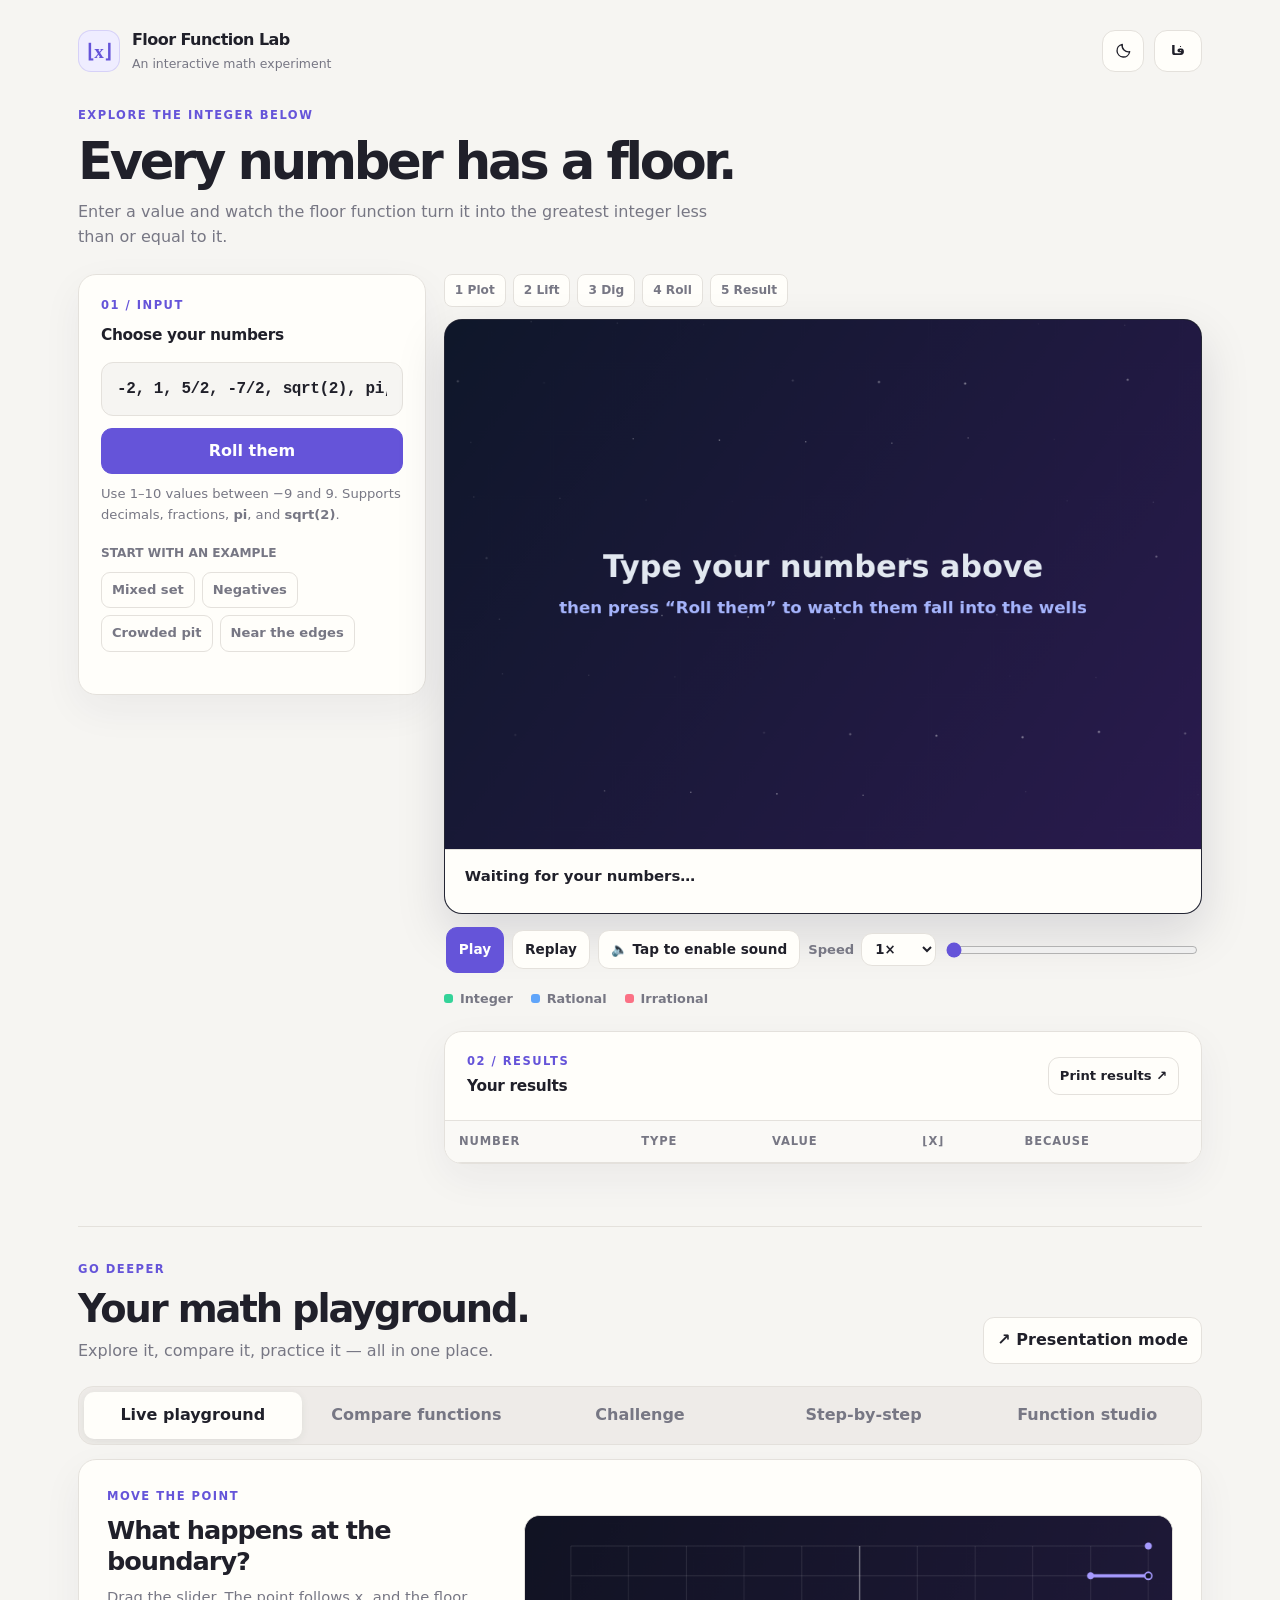
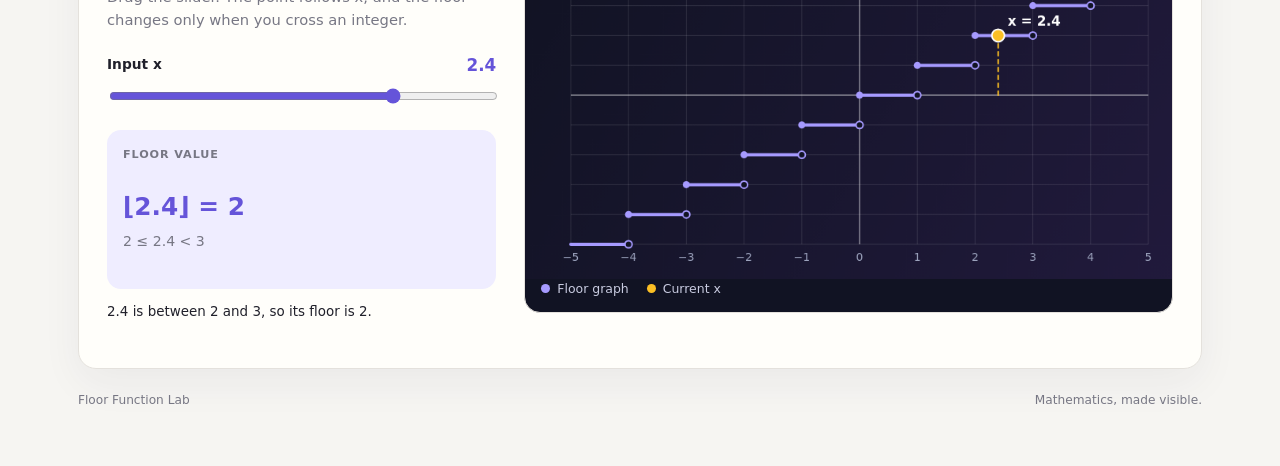
==== index.html @ ad91e434 "Add files via upload" ====
<!DOCTYPE html>
<html lang="en" dir="ltr">
<head>
<meta charset="utf-8">
<meta name="viewport" content="width=device-width, initial-scale=1, viewport-fit=cover">
<title>Floor Function Lab — Interactive Math</title>

<style>
:root{
  color-scheme:light;
  --bg:#f6f5f2;--paper:#fffefa;--ink:#20202a;--mut:#777784;--line:#e4e1dc;
  --acc:#6554d9;--acc-hover:#5141c4;--soft:#efedff;--err:#b42332;
  --shadow:0 14px 40px rgba(35,29,65,.055);--radius:18px;
  box-sizing:border-box;padding-top:env(safe-area-inset-top,0px);padding-bottom:env(safe-area-inset-bottom,0px)
}
:root[data-theme="dark"]{
  color-scheme:dark;--bg:#141419;--paper:#1c1c24;--ink:#f2f0f8;--mut:#aaa7b8;
  --line:#34323e;--acc:#a69aff;--acc-hover:#b8afff;--soft:#2a273b;--err:#ff929c;
  --shadow:0 16px 44px rgba(0,0,0,.18)
}
*{box-sizing:border-box}
html{min-height:100%;background:var(--bg);scroll-behavior:smooth}
body{margin:0;background:var(--bg);color:var(--ink);font-family:Inter,ui-sans-serif,system-ui,-apple-system,"Segoe UI",sans-serif;line-height:1.55;transition:background .35s,color .35s}
/* Persian uses locally available system fonts only: no remote font dependency. */
html[lang="fa"] body{font-family:"Vazirmatn",Tahoma,"Noto Sans Arabic UI","Noto Sans Arabic","Segoe UI",sans-serif;line-height:1.8}
html[lang="fa"] .brand-name,html[lang="fa"] .brand-note,html[lang="fa"] .eyebrow,html[lang="fa"] .section-title,html[lang="fa"] .hint,html[lang="fa"] .preset-label,html[lang="fa"] button,html[lang="fa"] label,html[lang="fa"] .sub,html[lang="fa"] #cap,html[lang="fa"] th,html[lang="fa"] td,html[lang="fa"] .footer-note{letter-spacing:0}
html[dir="rtl"] .topbar,html[dir="rtl"] .results-head{direction:rtl}
html[dir="rtl"] .intro,html[dir="rtl"] .workspace,html[dir="rtl"] .footer-note{direction:rtl}
html[dir="rtl"] .eyebrow,html[dir="rtl"] .section-title,html[dir="rtl"] .sub,html[dir="rtl"] .hint,html[dir="rtl"] .preset-label,html[dir="rtl"] #err,html[dir="rtl"] .brand-name,html[dir="rtl"] .brand-note,html[dir="rtl"] #cap,html[dir="rtl"] .results-head{text-align:right}
html[dir="rtl"] .ctl,html[dir="rtl"] .lg,html[dir="rtl"] .preset-list{direction:rtl}
html[dir="rtl"] th,html[dir="rtl"] td{text-align:right}
html[dir="rtl"] input[type="text"]{direction:ltr;text-align:left;font-family:ui-monospace,SFMono-Regular,Menlo,monospace}
html[dir="rtl"] .m,html[dir="rtl"] .big,html[dir="rtl"] td .m{direction:ltr;unicode-bidi:isolate}
#lang-toggle{width:auto;min-width:48px;padding:0 12px;font-size:.86rem;font-weight:800}
button,input,select{font:inherit}
button{cursor:pointer}
.w{max-width:1180px;margin:0 auto;padding:28px 28px 56px}
.topbar{display:flex;align-items:center;justify-content:space-between;gap:20px;margin-bottom:34px}
.brand{display:flex;align-items:center;gap:12px;min-width:0}
.brand-mark{display:grid;place-items:center;width:42px;height:42px;border-radius:13px;background:var(--soft);color:var(--acc);font:700 1.2rem Georgia,serif;border:1px solid color-mix(in srgb,var(--acc) 18%,transparent);animation:mark-arrive .75s cubic-bezier(.2,.8,.2,1) both;transition:transform .35s cubic-bezier(.2,.8,.2,1),border-radius .35s,background .25s}.brand:hover .brand-mark{transform:rotate(-7deg) scale(1.07);border-radius:16px}
.brand-name{font-size:1rem;font-weight:750;letter-spacing:-.035em}
.brand-note{font-size:.78rem;color:var(--mut);margin-top:1px}
.header-actions{display:flex;align-items:center;gap:10px}
.icon-button{display:inline-flex;align-items:center;justify-content:center;gap:8px;width:42px;height:42px;padding:0;border:1px solid var(--line);border-radius:13px;background:var(--paper);color:var(--ink);transition:border-color .18s,transform .18s}
.icon-button:hover{border-color:var(--acc);transform:translateY(-2px) rotate(-4deg)}
#theme-icon{transition:transform .45s cubic-bezier(.2,.8,.2,1)}.icon-button:hover #theme-icon{transform:rotate(22deg) scale(1.08)}
.intro{display:flex;justify-content:space-between;align-items:flex-end;gap:24px;margin:0 0 24px}
h1{font-size:clamp(2rem,4vw,3.2rem);line-height:1.06;letter-spacing:-.065em;font-weight:760;margin:0;max-width:720px;animation:rise-in .75s .1s cubic-bezier(.2,.8,.2,1) both}
.intro .eyebrow{animation:rise-in .6s cubic-bezier(.2,.8,.2,1) both}.sub{animation:rise-in .75s .2s cubic-bezier(.2,.8,.2,1) both}
.sub{color:var(--mut);font-size:1rem;margin:12px 0 0;max-width:650px}
.m{font-family:"Cambria Math","STIX Two Math","Times New Roman",serif}
.eyebrow{font-size:.72rem;font-weight:800;letter-spacing:.13em;text-transform:uppercase;color:var(--acc);margin:0 0 9px}
.workspace{display:grid;grid-template-columns:minmax(270px,.78fr) minmax(0,1.7fr);gap:18px;align-items:start}
.card{background:var(--paper);border:1px solid var(--line);border-radius:var(--radius);padding:22px;box-shadow:var(--shadow);margin-bottom:18px;transition:transform .28s cubic-bezier(.2,.8,.2,1),border-color .28s,box-shadow .28s,background .3s;animation:card-arrive .65s cubic-bezier(.2,.8,.2,1) both}.input-card{animation-delay:.08s}.visual-column>.steps{animation:rise-in .55s .12s both}.visual-column>.stage{animation:rise-in .7s .18s cubic-bezier(.2,.8,.2,1) both}.visual-column>.ctl{animation:rise-in .6s .26s both}.visual-column>.lg{animation:rise-in .6s .32s both}.results-card{animation-delay:.16s}@media(hover:hover){.card:hover{border-color:color-mix(in srgb,var(--acc) 22%,var(--line));box-shadow:0 18px 44px rgba(35,29,65,.085);transform:translateY(-2px)}}
.input-card{position:sticky;top:18px}
.section-title{font-size:.96rem;font-weight:750;letter-spacing:-.02em;margin:0 0 14px}
#f{display:flex;flex-direction:column;gap:12px}
input[type=text]{width:100%;min-width:0;font:600 1rem ui-monospace,SFMono-Regular,Menlo,monospace;letter-spacing:-.025em;background:var(--bg);color:var(--ink);border:1px solid var(--line);border-radius:12px;padding:14px 15px;min-height:54px;transition:border-color .18s,box-shadow .18s}
input[type=text]:focus{border-color:var(--acc);outline:none;box-shadow:0 0 0 3px color-mix(in srgb,var(--acc) 18%,transparent)}
button,select{font-weight:650;background:var(--paper);color:var(--ink);border:1px solid var(--line);border-radius:11px;padding:10px 13px;transition:background .18s,border-color .18s,transform .18s}
button:hover{border-color:var(--acc)}button{transition:background .2s,border-color .2s,transform .2s cubic-bezier(.2,.8,.2,1),box-shadow .2s}button.p:hover{box-shadow:0 7px 18px color-mix(in srgb,var(--acc) 24%,transparent)}button.p:active{transform:scale(.985)}
button:active{transform:translateY(1px)}
button.p{background:var(--acc);color:#fff;border-color:var(--acc);min-height:46px}
:root[data-theme="dark"] button.p{color:#171322}
button.p:hover{background:var(--acc-hover);border-color:var(--acc-hover)}
button.chip{padding:7px 10px;font-size:.82rem;background:transparent;border-color:var(--line);color:var(--mut);border-radius:9px}
button.chip:hover{background:var(--soft);color:var(--ink);border-color:var(--acc)}
button:focus-visible,select:focus-visible,input:focus-visible{outline:3px solid color-mix(in srgb,var(--acc) 55%,transparent);outline-offset:2px}
.hint{color:var(--mut);font-size:.82rem;margin-top:10px;line-height:1.55}
.preset-label{font-size:.76rem;color:var(--mut);font-weight:700;margin:19px 0 9px}
.preset-list{display:flex;gap:7px;flex-wrap:wrap}
#err{color:var(--err);font-weight:650;font-size:.85rem;min-height:1.35em;margin:2px 0 0}
.steps{display:flex;gap:7px;flex-wrap:wrap;margin:0 0 12px}
.steps span{padding:6px 10px;border-radius:8px;background:var(--paper);border:1px solid var(--line);color:var(--mut);font-weight:700;font-size:.76rem;transition:background .2s,color .2s,border-color .2s}
.steps span.on{background:var(--soft);color:var(--acc);border-color:color-mix(in srgb,var(--acc) 35%,var(--line));animation:step-pop .35s cubic-bezier(.2,.8,.2,1) both}
.stage{border-radius:var(--radius);overflow:hidden;background:#111323;border:1px solid rgba(255,255,255,.08);box-shadow:0 20px 50px rgba(19,15,45,.13);transition:box-shadow .35s,transform .35s;transform:translateZ(0)}.stage:hover{box-shadow:0 24px 58px rgba(74,62,150,.2),0 0 0 1px rgba(166,154,255,.13)}
canvas{display:block;width:100%;height:auto;aspect-ratio:10/7}
#cap{padding:15px 20px;font-size:.93rem;font-weight:550;min-height:4.3em;background:var(--paper);color:var(--ink);border-top:1px solid var(--line)}
.ctl{display:flex;gap:8px;align-items:center;flex-wrap:wrap;padding:13px 2px 4px}
.ctl button{padding:8px 12px;font-size:.85rem}
.ctl label{display:flex;align-items:center;gap:7px;color:var(--mut);font-size:.82rem;font-weight:650}
.ctl select{padding:7px 9px;font-size:.83rem}
#sl{flex:1;min-width:100px;accent-color:var(--acc)}
.lg{display:flex;gap:18px;flex-wrap:wrap;color:var(--mut);font-weight:600;font-size:.8rem;margin:12px 0 22px}
.lg i,.dot{display:inline-block;width:9px;height:9px;border-radius:3px;margin-right:7px}
#fin{display:none;border:1px solid color-mix(in srgb,var(--acc) 45%,var(--line));background:var(--soft);box-shadow:none}
#fin.on{display:block}
#fin .big{text-align:center;font-size:clamp(1.25rem,3vw,1.65rem);margin:10px 0 14px;color:var(--acc)}
#fin p{margin:0;color:var(--mut);font-size:.9rem}
.results-card{padding:0;overflow:hidden}
.results-head{display:flex;align-items:center;justify-content:space-between;gap:14px;padding:21px 22px;border-bottom:1px solid var(--line)}
.results-head .section-title{margin:0}
.results-head button{font-size:.82rem;padding:8px 11px}
.table-wrap{overflow-x:auto}
table{width:100%;border-collapse:collapse;font-size:.87rem}
th,td{padding:12px 14px;border-bottom:1px solid var(--line);text-align:left;white-space:nowrap}
th{color:var(--mut);font-size:.72rem;text-transform:uppercase;letter-spacing:.075em;font-weight:750;background:color-mix(in srgb,var(--bg) 55%,var(--paper))}
tbody tr:last-child td{border-bottom:0}
tr.r{opacity:.18;transform:translateY(7px);transition:opacity .4s,transform .4s}tr.r.on{opacity:1;transform:translateY(0);animation:row-arrive .42s cubic-bezier(.2,.8,.2,1) both}tr.r.on td{animation:cell-flash .7s ease-out both}tr.r.on td:nth-child(2){animation-delay:.04s}tr.r.on td:nth-child(3){animation-delay:.08s}tr.r.on td:nth-child(4){animation-delay:.12s}tr.r.on td:nth-child(5){animation-delay:.16s}
td:last-child{color:var(--mut);font-size:.82rem}
#pimg{display:none;width:100%;margin-top:10px;border-radius:8px}
.footer-note{display:flex;justify-content:space-between;gap:16px;color:var(--mut);font-size:.76rem;margin-top:22px;animation:rise-in .6s .35s both}
@keyframes rise-in{from{opacity:0;transform:translateY(15px)}to{opacity:1;transform:translateY(0)}}
@keyframes card-arrive{from{opacity:0;transform:translateY(13px) scale(.99)}to{opacity:1;transform:translateY(0) scale(1)}}
@keyframes mark-arrive{0%{opacity:0;transform:rotate(-20deg) scale(.65)}70%{transform:rotate(5deg) scale(1.08)}100%{opacity:1;transform:rotate(0) scale(1)}}
@keyframes step-pop{0%{transform:scale(.94)}65%{transform:scale(1.045)}100%{transform:scale(1)}}
@keyframes row-arrive{0%{opacity:.2;transform:translateY(8px)}100%{opacity:1;transform:translateY(0)}}
@keyframes cell-flash{0%{background:color-mix(in srgb,var(--acc) 14%,transparent)}100%{background:transparent}}
#fin.on{animation:result-reveal .6s cubic-bezier(.2,.8,.2,1) both}
@keyframes result-reveal{from{opacity:0;transform:translateY(12px) scale(.985)}to{opacity:1;transform:translateY(0) scale(1)}}
#cap{transition:background .3s,color .3s}
#sl{cursor:ew-resize}
.brand-name{transition:letter-spacing .25s}.brand:hover .brand-name{letter-spacing:-.015em}
@media(max-width:820px){
 .w{padding:20px 18px 42px}.topbar{margin-bottom:28px}.workspace{grid-template-columns:1fr}.input-card{position:static}
 .intro{display:block}.intro .sub{max-width:560px}.card{padding:18px}
 .results-head{padding:18px}.footer-note{flex-direction:column;gap:4px}
}
@media(max-width:520px){
 .w{padding:16px 12px 32px}.topbar{margin-bottom:25px}.brand-mark{width:38px;height:38px}.brand-note{font-size:.72rem}
 h1{font-size:2.15rem}.sub{font-size:.9rem}.intro{margin-bottom:20px}
 .card{padding:15px;border-radius:14px;margin-bottom:13px}.steps{gap:5px}.steps span{font-size:.7rem;padding:5px 7px}
 .ctl{gap:6px}.ctl button{padding:8px 10px}.ctl label{width:100%;justify-content:flex-start}
 #sl{flex-basis:100%;order:5;width:100%}.lg{gap:12px;margin-bottom:16px}
 #cap{padding:13px 15px;font-size:.86rem}.results-head{padding:15px}
 th,td{padding:10px 11px;font-size:.8rem}
}
@media(prefers-reduced-motion:reduce){*,*::before,*::after{scroll-behavior:auto!important;transition:none!important;animation:none!important;transform:none!important}}
@media print{
 :root:root:root{--bg:#fff;--paper:#fff;--ink:#000;--mut:#444;--line:#aaa;--acc:#333;--soft:#eee}
 body{background:#fff}.topbar,.intro,.noprint,.stage,.ctl,.lg,.steps,#fin,.input-card,.footer-note{display:none!important}
 .w{max-width:none;padding:0}.workspace{display:block}.results-card{box-shadow:none;border:0}.results-head{padding:0 0 10px}
 tr.r{opacity:1!important}#pimg{display:block;width:100%;margin-top:10px;border-radius:8px}
 .card{border-color:#999;box-shadow:none}
}

/* Expanded learning suite */
.feature-suite{margin-top:44px;padding-top:34px;border-top:1px solid var(--line);animation:rise-in .7s .2s both}.suite-heading{display:flex;align-items:flex-end;justify-content:space-between;gap:20px;margin-bottom:22px}.suite-title{font-size:clamp(1.7rem,3vw,2.4rem);letter-spacing:-.055em;line-height:1.1;margin:0;font-weight:760}.suite-sub{color:var(--mut);margin:9px 0 0}.present-launch{white-space:nowrap}.feature-tabs{display:flex;gap:6px;overflow-x:auto;padding:5px;background:color-mix(in srgb,var(--line) 45%,transparent);border:1px solid var(--line);border-radius:15px;margin-bottom:14px;scrollbar-width:thin}.feature-tab{flex:1;min-width:max-content;border:0;background:transparent;color:var(--mut);padding:11px 14px;border-radius:10px}.feature-tab.active{background:var(--paper);color:var(--ink);box-shadow:0 2px 8px rgba(20,20,30,.07)}.feature-panel{border:1px solid var(--line);background:var(--paper);border-radius:var(--radius);padding:clamp(16px,3vw,28px);box-shadow:var(--shadow);animation:result-reveal .35s ease both}.feature-panel[hidden]{display:none}.feature-grid{display:grid;grid-template-columns:minmax(220px,.78fr) minmax(0,1.3fr);gap:28px;align-items:center}.feature-copy h3,.challenge-layout h3{font-size:clamp(1.25rem,2vw,1.7rem);letter-spacing:-.04em;line-height:1.2;margin:0 0 10px}.feature-copy .muted,.challenge-layout .muted{color:var(--mut);font-size:.92rem;margin:0 0 20px}.muted{color:var(--mut)}.range-label{display:flex;align-items:center;justify-content:space-between;gap:12px;margin:20px 0 8px;font-size:.86rem;font-weight:700}.range-label strong{color:var(--acc);font-size:1.05rem}.feature-suite input[type=range]{width:100%;accent-color:var(--acc);cursor:ew-resize}.live-result{margin-top:18px;padding:16px;border-radius:14px;background:var(--soft);display:flex;flex-direction:column;gap:5px}.live-result>span:first-child{font-size:.7rem;letter-spacing:.08em;font-weight:800}.live-result strong{font-size:1.55rem;color:var(--acc)}.live-result .muted{font-size:.88rem}.boundary-note{font-size:.84rem;line-height:1.5;min-height:2.8em;margin:13px 0 0}.chart-shell{min-width:0;background:var(--chart-bg,#111323);border-radius:16px;overflow:hidden;border:1px solid var(--line)}.chart-shell canvas{width:100%;aspect-ratio:820/460;height:auto;display:block}.chart-legend{display:flex;gap:18px;flex-wrap:wrap;padding:0 16px 14px;color:#c8cbe0;font-size:.78rem}.chart-legend span{display:inline-flex;align-items:center;gap:7px}.chart-legend i{width:9px;height:9px;border-radius:50%;display:inline-block}.legend-floor{background:#a69aff}.legend-point{background:#fbbf24}.legend-other{background:#60a5fa}.wide-select{width:100%;margin:0 0 16px;background:var(--bg)}.compare-readout{border-left:3px solid var(--acc);padding:12px 14px;background:var(--soft);border-radius:0 10px 10px 0;font-size:.9rem;line-height:1.6}.challenge-layout{display:grid;grid-template-columns:.8fr 1fr;gap:28px;align-items:center}.quiz-progress{display:grid;grid-template-columns:1fr auto;gap:8px 14px;align-items:center;font-size:.82rem;color:var(--mut);margin-top:26px}.progress-track{height:6px;background:var(--line);border-radius:20px;overflow:hidden;grid-column:1/-1}.progress-track span{display:block;width:20%;height:100%;background:var(--acc);border-radius:20px;transition:width .3s}.quiz-card,.solution-card{border:1px solid var(--line);border-radius:16px;padding:22px;background:var(--bg)}.quiz-kicker{font-size:.72rem;letter-spacing:.09em;color:var(--mut);font-weight:800}.quiz-expression{font-size:clamp(1.8rem,4vw,2.7rem);font-weight:700;text-align:center;padding:20px 0}.quiz-card form{display:flex;gap:8px}.quiz-card input,.solver-form input{min-width:0;flex:1;width:100%;background:var(--paper);color:var(--ink);border:1px solid var(--line);border-radius:11px;padding:12px 13px}.quiz-card input{direction:ltr;text-align:center}.quiz-card form button{white-space:nowrap}.quiz-feedback{min-height:1.6em;font-size:.88rem;font-weight:650}.quiz-feedback.good{color:#15966b}.quiz-feedback.bad,.error-text{color:var(--err)}.secondary-action{padding:9px 12px}.solver-layout{display:grid;grid-template-columns:minmax(220px,.8fr) minmax(0,1fr);gap:28px;align-items:start}.solver-form{display:flex;gap:8px}.solver-form input{font-family:ui-monospace,SFMono-Regular,Menlo,monospace}.solver-form button{white-space:nowrap}.small-note{font-size:.78rem!important;margin-top:10px!important}.solution-card{display:flex;flex-direction:column;gap:0}.solution-step{display:flex;gap:14px;padding:13px 0;border-bottom:1px solid var(--line)}.solution-step:last-of-type{border-bottom:0}.solution-step>span{display:grid;place-items:center;flex:0 0 31px;height:31px;border-radius:9px;background:var(--soft);color:var(--acc);font-size:.75rem;font-weight:800}.solution-step>div{display:flex;flex-direction:column;gap:5px;min-width:0}.solution-step small{color:var(--mut);font-size:.76rem}.solution-step strong{font-size:1.2rem;overflow-wrap:anywhere}.solution-step p{font-size:.83rem;color:var(--mut);margin:0;overflow-wrap:anywhere}.accent-answer{color:var(--acc)}.error-text{font-size:.82rem;margin:8px 0 0}.presentation-overlay{position:fixed;z-index:1000;inset:0;background:var(--bg);color:var(--ink);display:grid;place-items:center;padding:28px;overflow:auto}.presentation-overlay[hidden]{display:none}.presentation-close{position:fixed;top:20px;right:22px;width:46px;height:46px;border-radius:50%;font-size:1.7rem}.presentation-content{width:min(900px,100%);text-align:center;animation:rise-in .45s ease both}.presentation-content h2{font-size:clamp(2.5rem,7vw,5.5rem);letter-spacing:-.065em;line-height:1.05;margin:10px 0 28px}.presentation-equation{font-size:clamp(1.4rem,4vw,2.4rem);color:var(--acc);padding:22px;background:var(--soft);border-radius:18px}.presentation-explain{font-size:clamp(1rem,2vw,1.3rem);color:var(--mut);max-width:680px;margin:22px auto}.presentation-example{max-width:540px;margin:30px auto;padding:20px;border:1px solid var(--line);border-radius:18px;text-align:left}.presentation-example label{font-size:.85rem;font-weight:700}.presentation-example input{display:block;margin:18px 0;width:100%;accent-color:var(--acc)}.presentation-result{font-size:2rem}.presentation-example>div{font-size:clamp(1.7rem,4vw,2.5rem);font-weight:800;color:var(--acc);text-align:center;margin:8px 0}.presentation-example p{color:var(--mut);text-align:center}.presentation-footer{display:flex;align-items:center;justify-content:center;gap:10px;flex-wrap:wrap;margin-top:24px}.presentation-footer span{width:100%;font-size:.78rem;color:var(--mut);margin-bottom:5px}.presentation-content>p:last-child{color:var(--mut);font-size:.9rem}.small-note{line-height:1.5}.math-inline{direction:ltr;unicode-bidi:isolate;display:inline-block}
html[dir=rtl] .feature-suite{text-align:right}html[dir=rtl] .feature-tabs,html[dir=rtl] .suite-heading,html[dir=rtl] .challenge-layout,html[dir=rtl] .solver-layout{direction:rtl}html[dir=rtl] .compare-readout{border-left:0;border-right:3px solid var(--acc);border-radius:10px 0 0 10px}html[dir=rtl] .quiz-card input,html[dir=rtl] .solver-form input{direction:ltr;text-align:left}html[dir=rtl] .presentation-example{text-align:right}html[dir=rtl] .presentation-close{right:auto;left:22px}
@media(max-width:820px){.feature-grid,.challenge-layout,.solver-layout{grid-template-columns:1fr;gap:20px}.suite-heading{align-items:flex-start;flex-direction:column}.present-launch{align-self:flex-start}.feature-suite{margin-top:30px}.feature-panel{padding:18px}.chart-shell{max-width:100%}}
@media(max-width:520px){.feature-tabs{border-radius:12px}.feature-tab{padding:10px 12px;font-size:.8rem}.quiz-card,.solution-card{padding:15px}.quiz-card form,.solver-form{flex-direction:column}.quiz-card form button,.solver-form button{width:100%}.presentation-overlay{padding:18px}.presentation-example{padding:14px}.presentation-footer button{flex:1}}
@media(prefers-reduced-motion:reduce){.feature-panel,.feature-suite,.presentation-content{animation:none!important}}


.function-studio-grid{grid-template-columns:minmax(220px,.72fr) minmax(0,1.35fr)}
#studio-function{border:1px solid var(--line);border-radius:12px;padding:11px 13px;color:var(--ink);}
#studio-x{margin-top:2px}.function-studio-grid .chart-shell{box-shadow:0 16px 36px rgba(8,8,20,.12);transition:transform .25s ease,box-shadow .25s ease}
.function-studio-grid .chart-shell:hover{transform:translateY(-2px);box-shadow:0 20px 42px rgba(8,8,20,.18)}
#studio-chart{touch-action:pan-y}
@media(prefers-reduced-motion:reduce){.function-studio-grid .chart-shell{transition:none}.function-studio-grid .chart-shell:hover{transform:none}}
</style>
</head>
<body>
<div class="w">
<header class="topbar">
  <div class="brand">
    <div class="brand-mark m" aria-hidden="true">⌊x⌋</div>
    <div><div class="brand-name" id="brand-name">Floor Function Lab</div><div class="brand-note" id="brand-note">An interactive math experiment</div></div>
  </div>
  <div class="header-actions">
    <button class="icon-button" id="theme-toggle" type="button" aria-label="Switch to dark theme" title="Switch theme">
      <svg id="theme-icon" width="18" height="18" viewBox="0 0 24 24" fill="none" stroke="currentColor" stroke-width="1.8" stroke-linecap="round" stroke-linejoin="round" aria-hidden="true"><path d="M20.9 13A8.5 8.5 0 0 1 11 3.1 8.5 8.5 0 1 0 20.9 13Z"/></svg>
    </button>
    <button class="icon-button" id="lang-toggle" type="button" aria-label="Switch to Persian" title="Switch language">فا</button>
  </div>
</header>
<section class="intro">
  <div><p class="eyebrow" id="eyebrow-main">Explore the integer below</p><h1 id="main-title">Every number has a floor.</h1>
  <p class="sub" id="main-sub">Enter a value and watch the floor function turn it into the greatest integer less than or equal to it.</p></div>
</section>

<div class="workspace">
<aside class="card input-card noprint"><p class="eyebrow" id="input-eyebrow">01 / Input</p><h2 class="section-title" id="input-title">Choose your numbers</h2>
<form id="f" class="row" autocomplete="off">
<input type="text" id="in" aria-label="Enter mathematical expressions separated by commas" value="-2, 1, 5/2, -7/2, sqrt(2), pi, -sqrt(5)">
<button class="p" id="roll-btn" type="submit">Roll them</button>
</form>
<div class="hint" id="input-hint">Use 1–10 values between −9 and 9. Supports decimals, fractions, <b>pi</b>, and <b>sqrt(2)</b>.</div>
<div class="preset-label" id="preset-label">START WITH AN EXAMPLE</div>
<div class="preset-list">
<button class="chip" data-v="-2, 1, 5/2, -7/2, sqrt(2), pi, -sqrt(5)" data-en="Mixed set" data-fa="ترکیبی">Mixed set</button>
<button class="chip" data-v="-0.5, -1, -1.9, -2.5, -pi" data-en="Negatives" data-fa="منفی‌ها">Negatives</button>
<button class="chip" data-v="3, 3.2, 3.5, 3.99, 7/2, 4" data-en="Crowded pit" data-fa="گودال شلوغ">Crowded pit</button>
<button class="chip" data-v="0.1, 0.9, 1, 1.01, 8/3" data-en="Near the edges" data-fa="نزدیک مرزها">Near the edges</button></div>
<div id="err" role="alert"></div>
</aside>
<main class="visual-column">
<div class="steps noprint" id="st"><span data-en="1 Plot" data-fa="۱. رسم">1 Plot</span><span data-en="2 Lift" data-fa="۲. بلندکردن">2 Lift</span><span data-en="3 Dig" data-fa="۳. حفر">3 Dig</span><span data-en="4 Roll" data-fa="۴. غلتیدن">4 Roll</span><span data-en="5 Result" data-fa="۵. نتیجه">5 Result</span></div>
<div class="stage">
<canvas id="cv" width="1000" height="700" role="img" aria-label="Animation: points roll down the line y = x and fall into pits at the integers"></canvas>
<div id="cap" aria-live="polite"></div>
</div>
<div class="ctl">
<button id="pl" class="p">Pause</button><button id="rs">Replay</button><button id="snd">🔈 Tap to enable sound</button>
<label><span id="speed-label">Speed</span> <select id="sp"><option value="0.5">0.5×</option><option value="1" selected>1×</option><option value="2">2×</option></select></label>
<input id="sl" type="range" min="0" max="100" step="0.01" value="0" aria-label="Animation time">
</div>
<div class="lg"><span><i style="background:#34d399"></i><span id="type-integer">Integer</span></span><span><i style="background:#60a5fa"></i><span id="type-rational">Rational</span></span><span><i style="background:#fb7185"></i><span id="type-irrational">Irrational</span></span></div>

<div class="card" id="fin"><p class="eyebrow" id="rule-label">The rule</p>
<div class="big m">⌊x⌋ = n &nbsp;⟺&nbsp; n ≤ x &lt; n + 1</div>
<p id="rule-explain">Each point rolls left and falls into the first pit it meets. The pit is the greatest integer less than or equal to the original value. That is why <span class="m">⌊−7/2⌋ = −4</span>, not −3.</p></div>

<section class="card results-card" id="out">
<div class="results-head"><div><p class="eyebrow" id="results-eyebrow" style="margin-bottom:4px">02 / Results</p><h2 class="section-title" id="results-title">Your results</h2></div><button id="pr" class="noprint">Print results ↗</button></div>
<div class="table-wrap"><table><thead><tr><th id="th-number">Number</th><th id="th-type">Type</th><th id="th-value">Value</th><th>⌊x⌋</th><th id="th-because">Because</th></tr></thead><tbody id="tb"></tbody></table></div>
<img id="pimg" alt="Final frame of the animation">
</section>
</main>
</div>

<section class="feature-suite" id="feature-suite" aria-label="More ways to explore the floor function">
  <div class="suite-heading"><div><p class="eyebrow" data-en="GO DEEPER" data-fa="بیشتر کشف کنید">GO DEEPER</p><h2 class="suite-title" data-en="Your math playground." data-fa="زمین بازی ریاضی شما.">Your math playground.</h2><p class="suite-sub" data-en="Explore it, compare it, practice it — all in one place." data-fa="کشف کنید، مقایسه کنید و تمرین کنید؛ همه در یک‌جا.">Explore it, compare it, practice it — all in one place.</p></div><button class="present-launch" id="present-launch" data-en="↗ Presentation mode" data-fa="↗ حالت ارائه">↗ Presentation mode</button></div>
  <div class="feature-tabs" role="tablist" aria-label="Math tools">
    <button class="feature-tab active" role="tab" aria-selected="true" data-panel="playground" data-en="Live playground" data-fa="آزمایشگاه زنده">Live playground</button>
    <button class="feature-tab" role="tab" aria-selected="false" data-panel="compare" data-en="Compare functions" data-fa="مقایسهٔ تابع‌ها">Compare functions</button>
    <button class="feature-tab" role="tab" aria-selected="false" data-panel="challenge" data-en="Challenge" data-fa="چالش">Challenge</button>
    <button class="feature-tab" role="tab" aria-selected="false" data-panel="solver" data-en="Step-by-step" data-fa="گام‌به‌گام">Step-by-step</button>
    <button class="feature-tab" role="tab" aria-selected="false" data-panel="functions" data-en="Function studio" data-fa="استودیوی تابع‌ها">Function studio</button>
  </div>
  <section class="feature-panel active" id="panel-playground" role="tabpanel">
    <div class="feature-grid"><div class="feature-copy"><p class="eyebrow" data-en="MOVE THE POINT" data-fa="نقطه را حرکت دهید">MOVE THE POINT</p><h3 data-en="What happens at the boundary?" data-fa="در مرز چه اتفاقی می‌افتد؟">What happens at the boundary?</h3><p class="muted" data-en="Drag the slider. The point follows x, and the floor changes only when you cross an integer." data-fa="لغزنده را جابه‌جا کنید. نقطه همراه x حرکت می‌کند و جزء صحیح فقط هنگام عبور از یک عدد صحیح تغییر می‌کند.">Drag the slider. The point follows x, and the floor changes only when you cross an integer.</p>
      <label class="range-label" for="live-x"><span data-en="Input x" data-fa="ورودی x">Input x</span><strong class="math-inline" id="live-x-label">2.4</strong></label><input id="live-x" type="range" min="-5" max="5" step="0.01" value="2.4">
      <div class="live-result"><span class="muted" data-en="FLOOR VALUE" data-fa="مقدار جزء صحیح">FLOOR VALUE</span><strong class="math-inline" id="live-floor">⌊2.4⌋ = 2</strong><span id="live-interval" class="muted math-inline">2 ≤ 2.4 &lt; 3</span></div>
      <p class="boundary-note" id="boundary-note" aria-live="polite">2.4 is between 2 and 3, so its floor is 2.</p>
    </div><div class="chart-shell"><canvas id="live-chart" width="820" height="460" aria-label="Interactive floor function graph"></canvas><div class="chart-legend"><span><i class="legend-floor"></i><span data-en="Floor graph" data-fa="نمودار جزء صحیح">Floor graph</span></span><span><i class="legend-point"></i><span data-en="Current x" data-fa="مقدار فعلی x">Current x</span></span></div></div></div>
  </section>
  <section class="feature-panel" id="panel-compare" role="tabpanel" hidden>
    <div class="feature-grid"><div class="feature-copy"><p class="eyebrow" data-en="SAME INPUT, DIFFERENT RULES" data-fa="ورودی یکسان، قانون‌های متفاوت">SAME INPUT, DIFFERENT RULES</p><h3 data-en="Meet the neighboring functions." data-fa="با تابع‌های همسایه آشنا شوید.">Meet the neighboring functions.</h3><p class="muted" data-en="Choose a function to see how its output differs from the floor function." data-fa="یک تابع انتخاب کنید تا تفاوت خروجی آن با تابع جزء صحیح را ببینید.">Choose a function to see how its output differs from the floor function.</p><label class="range-label" for="compare-function"><span data-en="Compare with" data-fa="مقایسه با">Compare with</span></label><select id="compare-function" class="wide-select"><option value="ceil" data-en="Ceiling function ⌈x⌉" data-fa="تابع سقف ⌈x⌉">Ceiling function ⌈x⌉</option><option value="round" data-en="Nearest integer round(x)" data-fa="گرد کردن به نزدیک‌ترین عدد صحیح">Nearest integer round(x)</option><option value="identity" data-en="Identity function x" data-fa="تابع همانی x">Identity function x</option><option value="abs" data-en="Absolute value |x|" data-fa="قدر مطلق |x|">Absolute value |x|</option></select><div class="compare-readout" id="compare-readout" aria-live="polite">At x = 2.4: floor = 2, ceiling = 3.</div></div><div class="chart-shell"><canvas id="compare-chart" width="820" height="460" aria-label="Comparison of mathematical functions"></canvas><div class="chart-legend"><span><i class="legend-floor"></i>⌊x⌋</span><span><i class="legend-other"></i><span id="compare-legend-label">⌈x⌉</span></span></div></div></div>
  </section>
  <section class="feature-panel" id="panel-challenge" role="tabpanel" hidden>
    <div class="challenge-layout"><div><p class="eyebrow" data-en="QUICK PRACTICE" data-fa="تمرین کوتاه">QUICK PRACTICE</p><h3 data-en="Can you beat five?" data-fa="از پس پنج پرسش برمی‌آیید؟">Can you beat five?</h3><p class="muted" data-en="Five questions. Negative values included. Exact integers count, too." data-fa="پنج پرسش؛ با عددهای منفی و عددهای صحیح دقیق.">Five questions. Negative values included. Exact integers count, too.</p><div class="quiz-progress"><span id="quiz-progress-text">Question 1 of 5</span><div class="progress-track"><span id="quiz-progress-bar"></span></div><strong id="quiz-score">0 / 5</strong></div></div><div class="quiz-card" id="quiz-card"><p class="quiz-kicker" data-en="WHAT IS THE FLOOR?" data-fa="جزء صحیح چیست؟">WHAT IS THE FLOOR?</p><div class="quiz-expression math-inline" id="quiz-expression">⌊−2.3⌋ = ?</div><form id="quiz-form"><input id="quiz-answer" type="text" inputmode="decimal" autocomplete="off" aria-label="Your answer" placeholder="Your answer" required><button class="p" type="submit" data-en="Check answer" data-fa="بررسی پاسخ">Check answer</button></form><p id="quiz-feedback" aria-live="polite" class="quiz-feedback"></p><button id="quiz-next" class="secondary-action" hidden data-en="Next question →" data-fa="پرسش بعدی ←">Next question →</button><button id="quiz-restart" class="secondary-action" hidden data-en="Try again ↻" data-fa="دوباره تلاش کنید ↻">Try again ↻</button></div></div>
  </section>
  <section class="feature-panel" id="panel-solver" role="tabpanel" hidden>
    <div class="solver-layout"><div class="feature-copy"><p class="eyebrow" data-en="SHOW YOUR WORK" data-fa="راه‌حل را ببینید">SHOW YOUR WORK</p><h3 data-en="From expression to answer." data-fa="از عبارت تا پاسخ.">From expression to answer.</h3><p class="muted" data-en="Enter a supported expression. The solver separates evaluation from the floor operation." data-fa="یک عبارت معتبر وارد کنید. حل‌گر محاسبهٔ عبارت را از اعمال تابع جزء صحیح جدا می‌کند.">Enter a supported expression. The solver separates evaluation from the floor operation.</p><form id="solver-form" class="solver-form"><input id="solver-input" type="text" dir="ltr" value="-7/2" aria-label="Expression to solve"><button class="p" type="submit" data-en="Explain it" data-fa="توضیح بده">Explain it</button></form><p class="muted small-note" data-en="Supports +, −, ×, ÷, powers, parentheses, pi and sqrt(…)." data-fa="عملگرهای جمع، تفریق، ضرب، تقسیم، توان، پرانتز، pi و sqrt(…) پشتیبانی می‌شوند.">Supports +, −, ×, ÷, powers, parentheses, pi and sqrt(…).</p></div><div class="solution-card" id="solution-card" aria-live="polite"><div class="solution-step"><span>01</span><div><small data-en="Original expression" data-fa="عبارت اولیه">Original expression</small><strong id="solution-original" class="math-inline">−7/2</strong></div></div><div class="solution-step"><span>02</span><div><small data-en="Evaluate first" data-fa="ابتدا محاسبه کنید">Evaluate first</small><strong id="solution-evaluated" class="math-inline">−3.5</strong><p id="solution-eval-note">−7 ÷ 2 = −3.5</p></div></div><div class="solution-step"><span>03</span><div><small data-en="Take the greatest integer ≤ the value" data-fa="بزرگ‌ترین عدد صحیح ≤ مقدار را انتخاب کنید">Take the greatest integer ≤ the value</small><strong id="solution-answer" class="math-inline accent-answer">⌊−3.5⌋ = −4</strong><p id="solution-explanation">−4 ≤ −3.5 &lt; −3, so the floor is −4.</p></div></div><p id="solver-error" class="error-text" role="alert"></p></div></div>
  </section>
  <section class="feature-panel" id="panel-functions" role="tabpanel" hidden>
    <div class="feature-grid function-studio-grid">
      <div class="feature-copy">
        <p class="eyebrow" data-en="ONE INPUT · MANY RULES" data-fa="یک ورودی · چندین قانون">ONE INPUT · MANY RULES</p>
        <h3 data-en="Meet the function family." data-fa="با خانوادهٔ تابع‌ها آشنا شوید.">Meet the function family.</h3>
        <p class="muted" data-en="Choose a rule and move x. The graph and output update together." data-fa="یک قانون انتخاب کنید و x را تغییر دهید؛ نمودار و خروجی هم‌زمان به‌روز می‌شوند.">Choose a rule and move x. The graph and output update together.</p>
        <label class="range-label" for="studio-function"><span data-en="Function" data-fa="تابع">Function</span></label>
        <select id="studio-function" class="wide-select">
          <option value="floor" data-en="Floor · ⌊x⌋" data-fa="جزء صحیح · ⌊x⌋">Floor · ⌊x⌋</option>
          <option value="ceil" data-en="Ceiling · ⌈x⌉" data-fa="سقف · ⌈x⌉">Ceiling · ⌈x⌉</option>
          <option value="abs" data-en="Absolute value · |x|" data-fa="قدر مطلق · |x|">Absolute value · |x|</option>
          <option value="identity" data-en="Identity · x" data-fa="همانی · x">Identity · x</option>
          <option value="round" data-en="Nearest integer · round(x)" data-fa="گرد کردن · round(x)">Nearest integer · round(x)</option>
          <option value="fraction" data-en="Fractional part · x − ⌊x⌋" data-fa="جزء کسری · x − ⌊x⌋">Fractional part · x − ⌊x⌋</option>
          <option value="sign" data-en="Sign · sign(x)" data-fa="علامت · sign(x)">Sign · sign(x)</option>
        </select>
        <label class="range-label" for="studio-x"><span data-en="Input x" data-fa="ورودی x">Input x</span><strong id="studio-x-label" class="math-inline">−2.35</strong></label>
        <input id="studio-x" type="range" min="-5" max="5" step="0.05" value="-2.35">
        <div class="live-result"><span class="muted" data-en="OUTPUT" data-fa="خروجی">OUTPUT</span><strong id="studio-output" class="math-inline">⌊−2.35⌋ = −3</strong><span class="muted" id="studio-description" data-en="The greatest integer less than or equal to x." data-fa="بزرگ‌ترین عدد صحیح کوچک‌تر یا مساوی x.">The greatest integer less than or equal to x.</span></div>
        <p class="boundary-note" id="studio-insight" aria-live="polite">Since −3 ≤ −2.35 &lt; −2, the floor is −3.</p>
      </div>
      <div class="chart-shell"><canvas id="studio-chart" width="820" height="460" aria-label="Selected function graph"></canvas><div class="chart-legend"><span><i class="legend-floor"></i><span data-en="Function graph" data-fa="نمودار تابع">Function graph</span></span><span><i class="legend-point"></i><span data-en="Current input/output" data-fa="ورودی/خروجی فعلی">Current input/output</span></span></div></div>
    </div>
  </section>
</section>
<div class="presentation-overlay" id="presentation-overlay" hidden role="dialog" aria-modal="true" aria-labelledby="presentation-title"><button class="presentation-close" id="presentation-close" aria-label="Close presentation">×</button><div class="presentation-content"><p class="eyebrow" data-en="FLOOR FUNCTION LAB · PRESENTATION" data-fa="آزمایشگاه تابع جزء صحیح · ارائه">FLOOR FUNCTION LAB · PRESENTATION</p><h2 id="presentation-title" data-en="The floor function" data-fa="تابع جزء صحیح">The floor function</h2><p class="presentation-equation math-inline">⌊x⌋ = n &nbsp;⟺&nbsp; n ≤ x &lt; n + 1</p><p class="presentation-explain" id="presentation-explain" data-en="The floor of a real number is the greatest integer less than or equal to that number." data-fa="جزء صحیح هر عدد حقیقی، بزرگ‌ترین عدد صحیح کوچک‌تر یا مساوی آن عدد است.">The floor of a real number is the greatest integer less than or equal to that number.</p><div class="presentation-example"><label for="presentation-x" data-en="Try a value" data-fa="یک مقدار را امتحان کنید">Try a value</label><input id="presentation-x" type="range" min="-9" max="9" step="0.1" value="-3.5"><div id="presentation-result" class="math-inline">⌊−3.5⌋ = −4</div><p id="presentation-interval" class="math-inline">−4 ≤ −3.5 &lt; −3</p></div><div class="presentation-footer"><span data-en="Use ← → to adjust · Esc to close" data-fa="با ← → تغییر دهید · Esc برای بستن">Use ← → to adjust · Esc to close</span><button id="presentation-prev" data-en="← Previous idea" data-fa="← نکتهٔ قبلی">← Previous idea</button><button id="presentation-next" class="p" data-en="Next idea →" data-fa="نکتهٔ بعدی →">Next idea →</button></div><p id="presentation-slide-note" data-en="Remember: floor is not the same as rounding." data-fa="به یاد داشته باشید: جزء صحیح با گرد کردن یکسان نیست.">Remember: floor is not the same as rounding.</p></div></div>

<footer class="footer-note"><span id="footer-name">Floor Function Lab</span><span id="footer-note">Mathematics, made visible.</span></footer>
</div>
<script>
const themeToggle=document.getElementById('theme-toggle'),themeIcon=document.getElementById('theme-icon');
function setTheme(theme){
 document.documentElement.dataset.theme=theme;
 const dark=theme==='dark';
 themeToggle.setAttribute('aria-label',dark?'Switch to light theme':'Switch to dark theme');
 themeToggle.title=dark?'Switch to light theme':'Switch to dark theme';
 themeIcon.innerHTML=dark
  ? '<circle cx="12" cy="12" r="4"/><path d="M12 2v2m0 16v2M4.93 4.93l1.42 1.42m11.3 11.3 1.42 1.42M2 12h2m16 0h2M4.93 19.07l1.42-1.42m11.3-11.3 1.42-1.42"/>'
  : '<path d="M20.9 13A8.5 8.5 0 0 1 11 3.1 8.5 8.5 0 1 0 20.9 13Z"/>';
}
themeToggle.addEventListener('click',()=>setTheme(document.documentElement.dataset.theme==='dark'?'light':'dark'));
const langToggle=document.getElementById('lang-toggle');
function setLang(next){
 lang=next;const fa=lang==='fa';document.documentElement.lang=lang;document.documentElement.dir=fa?'rtl':'ltr';
 document.title=fa?'آزمایشگاه تابع جزء صحیح — ریاضی تعاملی':'Floor Function Lab — Interactive Math';
 themeToggle.setAttribute('aria-label',fa?'تغییر به پوستهٔ تیره':'Switch to dark theme');themeToggle.title=fa?'تغییر پوسته':'Switch theme';
 langToggle.textContent=fa?'EN':'فا';langToggle.setAttribute('aria-label',fa?'Switch to English':'تغییر زبان به فارسی');langToggle.title=fa?'Switch to English':'تغییر زبان به فارسی';
 const values=fa?{
 'brand-name':'آزمایشگاه تابع جزء صحیح','brand-note':'یک آزمایش تعاملی ریاضی','eyebrow-main':'عدد صحیحِ پایین‌تر را کشف کنید','main-title':'هر عدد، جزء صحیحی دارد.','main-sub':'یک مقدار وارد کنید و ببینید تابع جزء صحیح چگونه بزرگ‌ترین عدد صحیحِ کوچک‌تر یا مساوی آن را پیدا می‌کند.','input-eyebrow':'۰۱ / ورودی','input-title':'عددهایتان را انتخاب کنید','roll-btn':'شروع حرکت','input-hint':'از ۱ تا ۱۰ مقدار از منفی ۹ تا مثبت ۹ وارد کنید. اعشار، کسر، pi و sqrt(2) پشتیبانی می‌شوند.','preset-label':'با یک نمونه شروع کنید','speed-label':'سرعت','type-integer':'صحیح','type-rational':'گویا','type-irrational':'گنگ','rule-label':'قاعده','rule-explain':'هر نقطه به سمت چپ می‌غلتد و در نخستین گودال می‌افتد. عدد گودال، بزرگ‌ترین عدد صحیحِ کوچک‌تر یا مساوی مقدار اولیه است. برای همین ⌊−۷/۲⌋ = −۴ است، نه −۳.','results-eyebrow':'۰۲ / نتیجه‌ها','results-title':'نتیجه‌های شما','th-number':'عدد','th-type':'نوع','th-value':'مقدار','th-because':'دلیل','footer-name':'آزمایشگاه تابع جزء صحیح','footer-note':'ریاضی، دیدنی می‌شود.'
 }: {
 'brand-name':'Floor Function Lab','brand-note':'An interactive math experiment','eyebrow-main':'Explore the integer below','main-title':'Every number has a floor.','main-sub':'Enter a value and watch the floor function turn it into the greatest integer less than or equal to it.','input-eyebrow':'01 / Input','input-title':'Choose your numbers','roll-btn':'Roll them','input-hint':'Use 1–10 values between −9 and 9. Supports decimals, fractions, pi, and sqrt(2).','preset-label':'START WITH AN EXAMPLE','speed-label':'Speed','type-integer':'Integer','type-rational':'Rational','type-irrational':'Irrational','rule-label':'The rule','rule-explain':'Each point rolls left and falls into the first pit it meets. The pit is the greatest integer less than or equal to the original value. That is why ⌊−7/2⌋ = −4, not −3.','results-eyebrow':'02 / Results','results-title':'Your results','th-number':'Number','th-type':'Type','th-value':'Value','th-because':'Because','footer-name':'Floor Function Lab','footer-note':'Mathematics, made visible.'
 };
 Object.entries(values).forEach(([id,text])=>{const el=document.getElementById(id);if(el)el.textContent=text;});
 document.querySelectorAll('[data-en][data-fa]').forEach(el=>el.textContent=el.dataset[lang]);
 document.querySelectorAll('#st span').forEach(el=>el.textContent=el.dataset[lang]);
 $('pl').textContent=playing?tr('pause'):tr('play');$('rs').textContent=fa?'از نو':'Replay';$('sp').previousElementSibling.textContent=tr('speed');updSnd();
 if(!idle)run($('in').value);else drawIdle();
 if(typeof syncExtraLanguage==='function')syncExtraLanguage();
}
langToggle.addEventListener('click',()=>setLang(lang==='en'?'fa':'en'));
const cv=document.getElementById('cv'),c=cv.getContext('2d'),W=1000,H=700;
const cl=(v,a=0,b=1)=>Math.min(b,Math.max(a,v)),ease=t=>t*t*(3-2*t),lerp=(a,b,t)=>a+(b-a)*t,mn=s=>{const out=String(s).replace(/-/g,'−');return lang==='fa'?out.replace(/[0-9]/g,d=>'۰۱۲۳۴۵۶۷۸۹'[+d]):out};
let lang='en';
const TXT={en:{integer:'Integer',rational:'Rational',irrational:'Irrational',pause:'Pause',play:'Play',speed:'Speed',soundEnable:'🔈 Tap to enable sound',soundOff:'🔇 Sound off',soundOn:'🔊 Sound on',waiting:'Waiting for your numbers…',idle1:'Type your numbers above',idle2:'then press “Roll them” to watch them fall into the wells',errEmpty:'Please type at least one number.',errMany:'Please use at most 10 numbers.',errRead:t=>`Could not read “${t}”. Try forms like 2.7, 5/2, pi or sqrt(2).`,errRange:t=>`“${t}” is outside the range −9 to 9.`,caps:['Start with a number line holding your numbers: integers, rationals and irrationals.','Lift the whole number line onto y = x, the bisector of the 1st and 3rd quadrants. The points ride along.','Now dig a pit at every integer point of the line.','The line is a slope, so each point rolls like a log down to the left and drops into the first pit it reaches. Integers already sit above a pit.','The value of each pit is the floor of the number that fell into it. The table below lists every result.']},fa:{integer:'صحیح',rational:'گویا',irrational:'گنگ',pause:'مکث',play:'ادامه',speed:'سرعت',soundEnable:'🔈 برای فعال‌کردن صدا لمس کنید',soundOff:'🔇 صدا خاموش',soundOn:'🔊 صدا روشن',waiting:'منتظر واردکردن عددها…',idle1:'عددها را در کادر بالا وارد کنید',idle2:'سپس «شروع حرکت» را بزنید تا افتادن آن‌ها در گودال‌ها را ببینید',errEmpty:'لطفاً دست‌کم یک عدد وارد کنید.',errMany:'لطفاً حداکثر ۱۰ عدد وارد کنید.',errRead:t=>`عبارت «${t}» قابل‌خواندن نیست. نمونه‌ها: ۲٫۷، ۵/۲، pi یا sqrt(2).`,errRange:t=>`عبارت «${t}» خارج از بازهٔ ۹- تا ۹ است.`,caps:['روی محور اعداد، عددهای صحیح، گویا و گنگ را قرار می‌دهیم.','تمام محور اعداد را روی خط y = x، نیمساز ربع اول و سوم، بالا می‌بریم. نقطه‌ها همراه خط حرکت می‌کنند.','حالا در محل هر عدد صحیح روی خط، یک گودال ایجاد می‌کنیم.','چون خط شیب دارد، هر نقطه مانند کُنده‌ای به سمت چپ می‌غلتد و در نخستین گودال می‌افتد. عددهای صحیح از ابتدا بالای گودال قرار دارند.','عدد هر گودال برابر جزء صحیحِ عددی است که در آن افتاده است. همهٔ نتیجه‌ها در جدول آمده‌اند.']}};
function tr(k,...args){const v=TXT[lang][k];return typeof v==='function'?v(...args):v;}
const FONT='Inter,ui-sans-serif,system-ui,-apple-system,"Segoe UI",Tahoma,"Noto Sans Arabic",sans-serif',COL={i:'#34d399',q:'#60a5fa',r:'#fb7185'},GOLD='#fbbf24';
let P=[],nmin,nmax,S,OX,OY,R,HW,D,tFin,TOT,lo,hi,T=0,playing=true,speed=1,last=0,capI=-1,rows=[];
const typeName=k=>tr(k==='i'?'integer':k==='q'?'rational':'irrational');
const X=x=>OX+x*S,Y=y=>OY-y*S;
const $=id=>document.getElementById(id),cap=$('cap'),sl=$('sl'),fin=$('fin'),pl=$('pl'),pills=[...document.querySelectorAll('#st span')];
const stars=[...Array(70)].map((_,i)=>({x:i*173%W,y:i*389%H,r:.6+(i%3)*.5,ph:i}));
function ev(t){
 const original=t.trim();
 let s=original.toLowerCase().replace(/[۰-۹]/g,ch=>String(ch.charCodeAt(0)-0x06f0)).replace(/[٠-٩]/g,ch=>String(ch.charCodeAt(0)-0x0660)).replace(/٫/g,'.').replace(/٬/g,'').replace(/π/g,'pi').replace(/−/g,'-').replace(/√\s*/g,'sqrt');
 s=s.replace(/sqrt\s*(\d+(?:\.\d+)?)/g,'sqrt($1)');
 if(!s)return null;
 const tokens=s.match(/(?:\d+(?:\.\d*)?|\.\d+|sqrt|pi|[()+\-*/^])/g);
 if(!tokens||tokens.join('')!==s.replace(/\s+/g,''))return NaN;
 let i=0;
 const peek=()=>tokens[i],take=()=>tokens[i++];
 function primary(){
   const z=take();
   if(z===undefined)throw Error('Expected a value');
   if(z==='+')return unary();
   if(z==='-')return -unary();
   if(z==='('){const v=add();if(take()!==')')throw Error('Missing closing parenthesis');return v}
   if(z==='pi')return Math.PI;
   if(z==='sqrt'){if(take()!=='(')throw Error('Use sqrt(number)');const v=add();if(take()!==')'||v<0)throw Error('Invalid square root');return Math.sqrt(v)}
   if(z==='(')return add();
   if(/^(?:\d+(?:\.\d*)?|\.\d+)$/.test(z))return Number(z);
   throw Error('Expected a number');
 }
 function power(){let a=primary();if(peek()==='^'){take();a=a**unary()}return a}
 function unary(){if(peek()==='+'){take();return unary()}if(peek()==='-'){take();return -unary()}return power()}
 function mul(){let a=unary();while(peek()==='*'||peek()==='/'){const op=take(),b=unary();a=op==='*'?a*b:a/b}return a}
 function add(){let a=mul();while(peek()==='+'||peek()==='-'){const op=take(),b=mul();a=op==='+'?a+b:a-b}return a}
 try{const v=add();if(i!==tokens.length||!Number.isFinite(v))return NaN;return {v,s:original}}catch(e){return NaN}
}
function parse(str){
 let parts=str.replace(/،/g,',').split(/[,;\n]+/).map(x=>x.trim()).filter(Boolean);
 if(parts.length===1&&!/[*\/^()]/.test(parts[0]))parts=parts[0].split(/\s+/);
 if(!parts.length)throw tr('errEmpty');
 if(parts.length>10)throw tr('errMany');
 return parts.map(t=>{const r=ev(t);
  if(!r||typeof r!=='object'||!isFinite(r.v))throw tr('errRead',t);
  if(Math.abs(r.v)>9)throw tr('errRange',t);
  const isInt=Number.isInteger(r.v),v=r.v;
  const label=mn(t.replace(/\s+/g,'').replace(/sqrt\(?(\d+(\.\d+)?)\)?/g,'√$1').replace(/sqrt/g,'√').replace(/pi/gi,'π'));
  return {v,t:isInt?'i':(/pi|sqrt|√|π/i.test(t)?'r':'q'),s:label}})}
function setup(items){
 P=items;const cnt={};
 P.forEach((p,i)=>{p.n=Math.floor(p.v);cnt[p.n]=(cnt[p.n]??-1)+1;p.lv=cnt[p.n];p.fr=p.t==='i'?0:p.v-p.n;p.ts=12+i*.6;p.dr=p.fr?.7+p.fr*1.2:0;p.tl=p.ts+p.dr+.55;p.tp=.3+i*.35});
 const mc=Math.max(...Object.values(cnt))+1;
 nmin=Math.min(0,...P.map(p=>p.n));nmax=Math.max(0,...P.map(p=>p.n));
 lo=nmin-2.1;hi=nmax+2.2;S=Math.min(W/(hi-lo+.4),H/(hi-lo+1.4));
 OX=W/2-S*(lo+hi)/2;OY=H/2+S*((lo-1.2)+hi)/2;
 R=Math.max(.15,9.5/S);HW=R*1.15;D=Math.min(2*HW+.05+2*R*(mc-1),Math.max(.75,2*HW+.1));
 tFin=Math.max(...P.map(p=>p.tl));TOT=tFin+3;sl.max=TOT;
 $('tb').innerHTML=P.map(p=>`<tr class="r"><td><b class="m">${p.s}</b></td><td><span class="dot" style="background:${COL[p.t]}"></span>${typeName(p.t)}</td><td>${fmt(parseFloat(p.v.toFixed(4)))}</td><td><b class="m">${mn(p.n)}</b></td><td class="m">${mn(p.n)} ≤ ${fmt(parseFloat(p.v.toFixed(3)))} &lt; ${mn(p.n+1)}</td></tr>`).join('');
 rows=[...$('tb').children];
 CAPS=[[0,tr('caps')[0]],[5,tr('caps')[1]],[9.5,tr('caps')[2]],[12,tr('caps')[3]],[tFin,tr('caps')[4]]];
 T=0;capI=-1;playing=true;pl.textContent=tr('pause')}
let CAPS=[];
function tp(s,x,y,col,sz,al,w){c.globalAlpha=al;c.font=`${w||700} ${sz}px ${FONT}`;c.fillStyle=col;c.textAlign='center';c.textBaseline='middle';c.fillText(s,x,y);c.globalAlpha=1}
function seg(a,b,d,e){c.beginPath();c.moveTo(X(a),Y(b));c.lineTo(X(d),Y(e));c.stroke()}
const hasPit=n=>Number.isInteger(n)&&n>=nmin&&n<=nmax;
function pos(p,t,k,nx,ny){const u=p.dr?cl((t-p.ts)/p.dr):0,s=p.v-p.fr*u*u,f=cl((t-p.ts-p.dr)/.55);let cx=s+R*nx,cy=k*s+R*ny;
 if(f>0){cx=lerp(cx,p.n,f);cy=lerp(cy,p.n-D+R+p.lv*2*R,f*f)}return{cx,cy,s,f,u}}
function draw(){
 const k=ease(cl((T-5)/4)),pa=cl((T-9.5)/1.5),ya=cl(T-4.5),L=Math.hypot(1,k),nx=-k/L,ny=1/L,now=performance.now()/1000;
 const bg=c.createLinearGradient(0,0,W,H);bg.addColorStop(0,'#0f172a');bg.addColorStop(1,'#2a1b4e');c.fillStyle=bg;c.fillRect(0,0,W,H);
 stars.forEach(s=>{c.fillStyle=`rgba(255,255,255,${.2+.2*Math.sin(now*2+s.ph)})`;c.beginPath();c.arc(s.x,s.y,s.r,0,7);c.fill()});
 c.lineCap='round';c.lineJoin='round';
 c.strokeStyle='rgba(148,163,184,.4)';c.lineWidth=1.5;seg(lo,0,hi,0);c.globalAlpha=ya;seg(0,lo-1,0,hi);c.globalAlpha=1;
 tp('x',X(hi)-8,Y(0)-14,'#94a3b8',16,1);tp('y',X(0)+14,Y(hi)+6,'#94a3b8',16,ya);
 const pts=[nmin-.6];for(let n=nmin;n<=nmax+1;n++)pts.push(n);pts.push(nmax+1.4);
 c.shadowColor=GOLD;c.shadowBlur=14*k;c.strokeStyle=GOLD;c.lineWidth=4.5;
 for(let j=0;j<pts.length-1;j++){let a=pts[j],b=pts[j+1];const e=HW*pa;if(hasPit(a))a+=e;if(hasPit(b))b-=e;seg(a,k*a,b,k*b)}
 c.shadowBlur=0;c.lineWidth=2.5;
 for(let n=nmin;n<=nmax+1;n++){const X0=X(n),Y0=Y(k*n);c.globalAlpha=hasPit(n)?1-pa:1;c.beginPath();c.moveTo(X0-nx*7,Y0+ny*7);c.lineTo(X0+nx*7,Y0-ny*7);c.stroke();c.globalAlpha=1;tp(mn(n),X0,Y0+28,'#cbd5e1',17,1-k)}
 tp('y = x',X(nmax+1.2)+10,Y(nmax+1.2)-34,GOLD,22,k,800);
 if(pa>0)for(let n=nmin;n<=nmax;n++){
  c.globalAlpha=pa;c.beginPath();c.moveTo(X(n-HW),Y(n-HW));c.lineTo(X(n-HW),Y(n-D+HW));c.arc(X(n),Y(n-D+HW),HW*S,Math.PI,0,true);c.lineTo(X(n+HW),Y(n+HW));
  const pg=c.createLinearGradient(0,Y(n+HW),0,Y(n-D));pg.addColorStop(0,'rgba(99,102,241,.55)');pg.addColorStop(1,'rgba(2,6,23,.95)');c.fillStyle=pg;c.fill();c.shadowColor='#818cf8';c.shadowBlur=8;c.strokeStyle='#c7d2fe';c.lineWidth=2.5;c.stroke();c.shadowBlur=0;c.globalAlpha=1;
  tp(mn(n),X(n),Y(n-D)+22,'#cbd5e1',18,pa)}
 P.forEach(p=>{
  if(T<p.tp)return;
  const sc=ease(cl((T-p.tp)/.4)),q=pos(p,T,k,nx,ny),col=COL[p.t],r=R*S*sc;
  if(q.u>0&&q.u<1&&k===1)for(let j=4;j>=1;j--){const g=pos(p,T-j*.05,k,nx,ny);c.globalAlpha=.07*(5-j);c.fillStyle=col;c.beginPath();c.arc(X(g.cx),Y(g.cy),r*.9,0,7);c.fill();c.globalAlpha=1}
  const rp=(T-p.tl)/.8;
  if(rp>0&&rp<1){c.globalAlpha=1-rp;c.strokeStyle=col;c.lineWidth=3;c.beginPath();c.ellipse(X(p.n),Y(p.n-D)+2,rp*40,rp*14,0,0,7);c.stroke();
   c.fillStyle=col;for(let j=0;j<10;j++){const a=j/10*6.283,d=ease(rp)*52;c.beginPath();c.arc(X(p.n)+Math.cos(a)*d,Y(p.n-D)-8-Math.abs(Math.sin(a))*d*.9+rp*rp*30,3,0,7);c.fill()}c.globalAlpha=1}
  if(T<p.tl)tp(p.s,X(q.cx)-4,Y(q.cy)-32,col,24,1-q.f,800);
  c.save();c.translate(X(q.cx),Y(q.cy));c.rotate(-((p.v-q.s)*Math.SQRT2)/R);
  c.beginPath();c.arc(0,0,r,0,7);c.fillStyle=col;c.fill();
  const gr=c.createRadialGradient(-r*.35,-r*.35,r*.1,0,0,r);gr.addColorStop(0,'rgba(255,255,255,.75)');gr.addColorStop(.5,'rgba(255,255,255,0)');gr.addColorStop(1,'rgba(0,0,0,.35)');c.fillStyle=gr;c.fill();
  c.strokeStyle='rgba(0,0,0,.3)';c.lineWidth=1.5;c.beginPath();c.arc(0,0,r*.62,0,7);c.stroke();c.beginPath();c.arc(0,0,r*.3,0,7);c.stroke();
  c.beginPath();c.moveTo(-r,0);c.lineTo(r,0);c.lineWidth=2;c.strokeStyle='rgba(0,0,0,.45)';c.stroke();c.restore();
  if(T>=p.tl){
   const a=ease(cl((T-p.tl)/.35)),str=`⌊${p.s}⌋ = ${mn(p.n)}`,row=Math.floor(p.lv/2),up=p.lv%2===0;
   c.font=`800 18px ${FONT}`;const w=c.measureText(str).width+22;
   const tx=X(p.n)+(up?-(w/2+14):(w/2+18)),ty=Y(p.n)+(up?-34-row*34:34+row*34)+(1-a)*12;
   c.globalAlpha=a;c.fillStyle=col;c.beginPath();c.roundRect(tx-w/2,ty-15,w,30,15);c.fill();
   c.fillStyle='#0f172a';c.textAlign='center';c.textBaseline='middle';c.fillText(str,tx,ty+1);c.globalAlpha=1}
 });
 let ci=0;CAPS.forEach((a,i)=>{if(T>=a[0])ci=i});
 if(ci!==capI){capI=ci;cap.textContent=CAPS[ci][1];pills.forEach((el,i)=>el.classList.toggle('on',i===ci))}
 rows.forEach((r,i)=>r.classList.toggle('on',T>=P[i].tl));
 fin.classList.toggle('on',T>=tFin);sl.value=T}
let AC=null,master,muted=false,tapped=false,fresh=false;
function audio(){if(!AC){try{AC=new (window.AudioContext||window.webkitAudioContext)();master=AC.createGain();master.gain.value=.5;master.connect(AC.destination)}catch(e){}}if(AC&&AC.state==='suspended')AC.resume();return AC}
function tone(f,t0,dur,type,vol,f2){const o=AC.createOscillator(),g=AC.createGain();o.type=type;o.frequency.setValueAtTime(f,t0);if(f2)o.frequency.exponentialRampToValueAtTime(f2,t0+dur);g.gain.setValueAtTime(.0001,t0);g.gain.exponentialRampToValueAtTime(vol,t0+.01);g.gain.exponentialRampToValueAtTime(.0001,t0+dur);o.connect(g);g.connect(master);o.start(t0);o.stop(t0+dur+.05)}
function noise(t0,dur,f1,f2,vol){const n=Math.floor(AC.sampleRate*dur),b=AC.createBuffer(1,n,AC.sampleRate),d=b.getChannelData(0);for(let i=0;i<n;i++)d[i]=Math.random()*2-1;const s=AC.createBufferSource();s.buffer=b;const fl=AC.createBiquadFilter();fl.type='bandpass';fl.frequency.setValueAtTime(f1,t0);fl.frequency.exponentialRampToValueAtTime(f2,t0+dur);const g=AC.createGain();g.gain.setValueAtTime(.0001,t0);g.gain.exponentialRampToValueAtTime(vol,t0+dur*.3);g.gain.exponentialRampToValueAtTime(.0001,t0+dur);s.connect(fl);fl.connect(g);g.connect(master);s.start(t0)}
const note=n=>{const i=n+12,sc=[0,2,4,7,9];return 220*Math.pow(2,(sc[i%5]+12*Math.floor(i/5))/12)};
function sfx(a,b){if(muted||!AC||AC.state!=='running'||b<=a||b-a>.5)return;const t=AC.currentTime,x=v=>a<v&&b>=v;
 P.forEach((p,i)=>{
  if(x(p.tp))tone(520*Math.pow(2,[0,2,4,7,9,12,14,16,19,21][i]/12),t,.18,'sine',.25);
  if(p.dr&&x(p.ts))noise(t,p.dr/speed+.2,300,900,.35);
  if(x(p.tl)){const f=note(p.n);tone(f*2,t,.9,'sine',.3);tone(f*4,t,.5,'triangle',.08);tone(160,t,.15,'sine',.4,60)}
 });
 if(x(5))noise(t,.9/speed,200,2500,.4);
 for(let n=nmin;n<=nmax;n++)if(x(9.5+(n-nmin)*.12))tone(130,t,.14,'sine',.35,55);
 if(x(tFin))[0,4,7,12].forEach((s,j)=>tone(523.25*Math.pow(2,s/12),t+j*.12,.7,'triangle',.22))}
function drawIdle(){const now=performance.now()/1000,bg=c.createLinearGradient(0,0,W,H);bg.addColorStop(0,'#0f172a');bg.addColorStop(1,'#2a1b4e');c.fillStyle=bg;c.fillRect(0,0,W,H);stars.forEach(s=>{c.fillStyle=`rgba(255,255,255,${.2+.2*Math.sin(now*2+s.ph)})`;c.beginPath();c.arc(s.x,s.y,s.r,0,7);c.fill()});tp(tr('idle1'),W/2,H/2-20,'#e2e8f0',lang==='fa'?34:40,1,800);tp(tr('idle2'),W/2,H/2+32,'#a5b4fc',lang==='fa'?19:22,1,700);cap.textContent=tr('waiting')}
function frame(t){
 if(playing){const t0=T;T=Math.min(TOT,T+(t-last)/1000*speed);sfx(t0,T);if(T>=TOT){playing=false;pl.textContent=tr('play')}}
 last=t;idle?drawIdle():draw();requestAnimationFrame(frame)}
function run(str){const e=$('err');try{setup(parse(str));idle=false;e.textContent=''}catch(x){e.textContent=String(x)}}
$('f').onsubmit=ev=>{ev.preventDefault();run($('in').value)};
document.querySelectorAll('.chip').forEach(b=>b.onclick=()=>{$('in').value=b.dataset.v;run(b.dataset.v)});
pl.onclick=()=>{if(idle)return;if(T>=TOT)T=0;playing=!playing;pl.textContent=playing?tr('pause'):tr('play')};
$('rs').onclick=()=>{if(idle)return;T=0;playing=true;pl.textContent=tr('pause')};
$('sp').onchange=e=>speed=+e.target.value;
const snd=$('snd'),updSnd=()=>snd.textContent=!tapped?tr('soundEnable'):muted?tr('soundOff'):tr('soundOn');
document.addEventListener('pointerdown',()=>{fresh=!tapped;tapped=true;audio();setTimeout(updSnd,60)},true);
snd.onclick=()=>{if(fresh){fresh=false;updSnd();return}muted=!muted;updSnd()};
sl.oninput=()=>{T=+sl.value;playing=false;pl.textContent=tr('play')};
$('pr').onclick=()=>{const keep=T;T=TOT;draw();try{$('pimg').src=cv.toDataURL('image/png')}catch(e){}try{window.print()}catch(e){}T=keep};
if(matchMedia('(prefers-reduced-motion:reduce)').matches)playing=false;
let idle=true;playing=false;pl.textContent=tr('play');
if(matchMedia('(prefers-reduced-motion:reduce)').matches){playing=false;pl.textContent=tr('play')}

// Feature suite: live graph, comparisons, practice, solver and presentation mode.
const extraText={en:{below:(x,n)=>`${fmt(x)} is between ${n} and ${n+1}, so its floor is ${n}.`,exact:x=>`${fmt(x)} is already an integer, so its floor is itself.`,quizQ:'Question',of:'of',correct:'Correct — nice work!',wrong:n=>`Not quite. The floor is ${n}.`,complete:s=>`Round complete: ${s} out of 5 correct.`,answer:'Your answer',eval:'Evaluated value',interval:'Interval',solverErr:'Enter a valid expression between −9 and 9.',compare:(x,f,v)=>`At x = ${fmt(x)}: floor = ${Math.floor(x)}, ${f} = ${v}.`},fa:{below:(x,n)=>`عدد ${fmt(x)} بین ${fmt(n)} و ${fmt(n+1)} است؛ پس جزء صحیح آن ${fmt(n)} است.`,exact:x=>`عدد ${fmt(x)} خودش صحیح است؛ پس جزء صحیح آن برابر خودش است.`,quizQ:'پرسش',of:'از',correct:'درست است؛ آفرین!',wrong:n=>`نه کاملاً؛ جزء صحیح برابر ${fmt(n)} است.`,complete:s=>`پایان دور: ${fmt(s)} پاسخ درست از ۵ پرسش.`,answer:'پاسخ شما',eval:'مقدار محاسبه‌شده',interval:'بازه',solverErr:'یک عبارت معتبر با مقدار بین ۹- و ۹ وارد کنید.',compare:(x,f,v)=>`برای x = ${fmt(x)}: جزء صحیح = ${fmt(Math.floor(x))}، ${f} = ${fmt(v)}.`}};
function fmt(n){return new Intl.NumberFormat(lang==='fa'?'fa-IR':'en-US',{maximumFractionDigits:4,useGrouping:false}).format(n).replace(/-/g,'−')}
const lx=$('live-x'), liveChart=$('live-chart'), compareChart=$('compare-chart');
function graphBase(canvas){const ctx=canvas.getContext('2d'),w=canvas.width,h=canvas.height;ctx.clearRect(0,0,w,h);const bg=ctx.createLinearGradient(0,0,w,h);bg.addColorStop(0,'#111323');bg.addColorStop(1,'#211a3c');ctx.fillStyle=bg;ctx.fillRect(0,0,w,h);const x0=58,y0=h-44,plotW=w-88,plotH=h-82;return {ctx,w,h,x0,y0,plotW,plotH,px:x=>x0+(x+5)/10*plotW,py:y=>y0-(y+5)/10*plotH};}
function drawLive(){if(!liveChart)return;const x=+lx.value,n=Math.floor(x),g=graphBase(liveChart),{ctx,w,h,x0,y0,plotW,plotH,px,py}=g;ctx.lineWidth=1;ctx.strokeStyle='rgba(255,255,255,.12)';ctx.fillStyle='#9ca3bd';ctx.font='14px system-ui';ctx.textAlign='center';ctx.textBaseline='top';for(let i=-5;i<=5;i++){ctx.beginPath();ctx.moveTo(px(i),py(-5));ctx.lineTo(px(i),py(5));ctx.stroke();ctx.beginPath();ctx.moveTo(px(-5),py(i));ctx.lineTo(px(5),py(i));ctx.stroke();ctx.fillText(fmt(i),px(i),y0+10)}ctx.strokeStyle='rgba(255,255,255,.45)';ctx.lineWidth=1.5;ctx.beginPath();ctx.moveTo(px(-5),py(0));ctx.lineTo(px(5),py(0));ctx.moveTo(px(0),py(-5));ctx.lineTo(px(0),py(5));ctx.stroke();ctx.strokeStyle='#a69aff';ctx.lineWidth=4;ctx.lineCap='round';for(let k=-5;k<=5;k++){const a=Math.max(-5,k),b=Math.min(5,k+1);ctx.beginPath();ctx.moveTo(px(a),py(k));ctx.lineTo(px(b),py(k));ctx.stroke();if(k>-5){ctx.fillStyle='#a69aff';ctx.beginPath();ctx.arc(px(k),py(k),4.5,0,Math.PI*2);ctx.fill();}ctx.fillStyle='#111323';ctx.beginPath();ctx.arc(px(k+1),py(k),4.5,0,Math.PI*2);ctx.fill();ctx.strokeStyle='#a69aff';ctx.lineWidth=2;ctx.stroke();ctx.strokeStyle='#a69aff';ctx.lineWidth=4;}ctx.strokeStyle='#fbbf24';ctx.lineWidth=2;ctx.setLineDash([5,5]);ctx.beginPath();ctx.moveTo(px(x),py(0));ctx.lineTo(px(x),py(n));ctx.stroke();ctx.setLineDash([]);ctx.fillStyle='#fbbf24';ctx.beginPath();ctx.arc(px(x),py(n),8,0,Math.PI*2);ctx.fill();ctx.strokeStyle='#fff';ctx.lineWidth=2;ctx.stroke();ctx.fillStyle='#fff';ctx.font='700 17px system-ui';ctx.textAlign='left';ctx.fillText(`x = ${fmt(x)}`,Math.min(px(x)+12,w-140),Math.max(18,py(n)-25));const exact=Number.isInteger(x);$('live-x-label').textContent=fmt(x);$('live-floor').textContent=`⌊${fmt(x)}⌋ = ${fmt(n)}`;$('live-interval').textContent=`${fmt(n)} ≤ ${fmt(x)} < ${fmt(n+1)}`;$('boundary-note').textContent=exact?extraText[lang].exact(x):extraText[lang].below(x,n);drawCompare();}
function compareValue(x,kind){if(kind==='ceil')return Math.ceil(x);if(kind==='round')return Math.round(x);if(kind==='identity')return x;return Math.abs(x)}
function drawCompare(){if(!compareChart)return;const kind=$('compare-function').value,x=+lx.value,g=graphBase(compareChart),{ctx,w,h,px,py}=g;ctx.lineWidth=1;ctx.strokeStyle='rgba(255,255,255,.12)';ctx.fillStyle='#9ca3bd';ctx.font='13px system-ui';ctx.textAlign='center';for(let i=-5;i<=5;i++){ctx.beginPath();ctx.moveTo(px(i),py(-5));ctx.lineTo(px(i),py(5));ctx.moveTo(px(-5),py(i));ctx.lineTo(px(5),py(i));ctx.stroke();ctx.fillText(fmt(i),px(i),h-32)}ctx.strokeStyle='rgba(255,255,255,.35)';ctx.beginPath();ctx.moveTo(px(-5),py(0));ctx.lineTo(px(5),py(0));ctx.moveTo(px(0),py(-5));ctx.lineTo(px(0),py(5));ctx.stroke();ctx.strokeStyle='#a69aff';ctx.lineWidth=3.5;for(let k=-5;k<5;k++){ctx.beginPath();ctx.moveTo(px(k),py(k));ctx.lineTo(px(k+1),py(k));ctx.stroke();ctx.fillStyle='#211a3c';ctx.beginPath();ctx.arc(px(k+1),py(k),4,0,Math.PI*2);ctx.fill();ctx.strokeStyle='#a69aff';ctx.lineWidth=2;ctx.stroke();ctx.strokeStyle='#a69aff';ctx.lineWidth=3.5;}if(kind==='identity'||kind==='abs'||kind==='round'){ctx.strokeStyle='#60a5fa';ctx.lineWidth=3;ctx.beginPath();let first=true;for(let xx=-5;xx<=5;xx+=.015){const yy=compareValue(xx,kind);if(first){ctx.moveTo(px(xx),py(yy));first=false}else ctx.lineTo(px(xx),py(yy))}ctx.stroke()}else{ctx.strokeStyle='#60a5fa';ctx.lineWidth=3;for(let k=-5;k<=4;k++){const yy=k+1;ctx.beginPath();ctx.moveTo(px(k),py(yy));ctx.lineTo(px(k+1),py(yy));ctx.stroke();ctx.fillStyle='#211a3c';ctx.beginPath();ctx.arc(px(k+1),py(yy),4,0,Math.PI*2);ctx.fill();ctx.strokeStyle='#60a5fa';ctx.lineWidth=2;ctx.stroke();ctx.strokeStyle='#60a5fa';ctx.lineWidth=3;}}const val=compareValue(x,kind),names={ceil:'⌈x⌉',round:'round(x)',identity:'x',abs:'|x|'};$('compare-legend-label').textContent=names[kind];$('compare-readout').textContent=extraText[lang].compare(x,names[kind],val);ctx.fillStyle='#fbbf24';ctx.beginPath();ctx.arc(px(x),py(val),7,0,Math.PI*2);ctx.fill();ctx.strokeStyle='#fff';ctx.lineWidth=2;ctx.stroke();}
lx.addEventListener('input',drawLive);$('compare-function').addEventListener('change',drawCompare);
document.querySelectorAll('.feature-tab').forEach(btn=>btn.addEventListener('click',()=>{document.querySelectorAll('.feature-tab').forEach(b=>{const active=b===btn;b.classList.toggle('active',active);b.setAttribute('aria-selected',String(active))});document.querySelectorAll('.feature-panel').forEach(p=>{const active=p.id==='panel-'+btn.dataset.panel;p.hidden=!active;p.classList.toggle('active',active)});if(btn.dataset.panel==='playground')drawLive();if(btn.dataset.panel==='compare')drawCompare()}));
let quizIndex=0,quizScore=0,quizQuestions=[],quizAnswered=false;
function makeQuiz(){quizQuestions=Array.from({length:5},()=>{const options=[-4.7,-3.1,-2.5,-1.2,-.5,0,0.2,.8,1,1.4,2.9,3.6,4.2];let v=options[Math.floor(Math.random()*options.length)];return {v,answer:Math.floor(v)}});quizIndex=0;quizScore=0;quizAnswered=false;renderQuiz()}
function renderQuiz(){const done=quizIndex>=5;$('quiz-progress-text').textContent=done?(lang==='fa'?'پایان چالش':'Challenge complete'):`${extraText[lang].quizQ} ${fmt(quizIndex+1)} ${extraText[lang].of} ${fmt(5)}`;$('quiz-progress-bar').style.width=`${Math.min(quizIndex,5)/5*100}%`;$('quiz-score').textContent=`${fmt(quizScore)} / ${fmt(5)}`;$('quiz-card').querySelector('form').hidden=done;$('quiz-expression').textContent=done?(lang==='fa'?'آفرین!':'Well played!'):`⌊${fmt(quizQuestions[quizIndex].v)}⌋ = ?`;$('quiz-answer').value='';$('quiz-answer').disabled=done;$('quiz-feedback').textContent=done?extraText[lang].complete(quizScore):'';$('quiz-feedback').className='quiz-feedback';$('quiz-next').hidden=true;$('quiz-restart').hidden=!done;$('quiz-next').textContent=lang==='fa'?'پرسش بعدی ←':'Next question →';}
$('quiz-form').addEventListener('submit',e=>{e.preventDefault();if(quizAnswered||quizIndex>=5)return;const ans=ev($('quiz-answer').value);if(!ans||typeof ans!=='object'||!Number.isFinite(ans.v)){ $('quiz-feedback').textContent=lang==='fa'?'یک عدد معتبر وارد کنید.':'Enter a valid number.';$('quiz-feedback').className='quiz-feedback bad';return}quizAnswered=true;const correct=Number.isInteger(ans.v)&&ans.v===quizQuestions[quizIndex].answer;if(correct)quizScore++;$('quiz-feedback').textContent=correct?extraText[lang].correct:extraText[lang].wrong(quizQuestions[quizIndex].answer);$('quiz-feedback').className='quiz-feedback '+(correct?'good':'bad');$('quiz-score').textContent=`${fmt(quizScore)} / ${fmt(5)}`;$('quiz-next').hidden=false;$('quiz-progress-bar').style.width=`${(quizIndex+1)/5*100}%`;});$('quiz-next').addEventListener('click',()=>{quizIndex++;quizAnswered=false;renderQuiz()});$('quiz-restart').addEventListener('click',makeQuiz);
function solveExpression(){const str=$('solver-input').value.trim(),r=ev(str);$('solver-error').textContent='';if(!r||typeof r!=='object'||!Number.isFinite(r.v)||Math.abs(r.v)>9){$('solver-error').textContent=extraText[lang].solverErr;return}const value=r.v,n=Math.floor(value),clean=str.replace(/-/g,'−');$('solution-original').textContent=clean;$('solution-evaluated').textContent=fmt(value);$('solution-eval-note').textContent=lang==='fa'?`مقدار عبارت برابر ${fmt(value)} است.`:`The expression evaluates to ${fmt(value)}.`;$('solution-answer').textContent=`⌊${fmt(value)}⌋ = ${fmt(n)}`;$('solution-explanation').textContent=`${fmt(n)} ≤ ${fmt(value)} < ${fmt(n+1)}${lang==='fa'?'؛ پس جزء صحیح برابر است با '+fmt(n)+'.':', so the floor is '+fmt(n)+'.'}`;}
$('solver-form').addEventListener('submit',e=>{e.preventDefault();solveExpression()});
let slide=0;const slideNotes={en:['Remember: floor is not the same as rounding.','For a negative non-integer, floor moves to the more negative integer.','At an exact integer, the floor stays exactly there.'],fa:['به یاد داشته باشید: جزء صحیح با گرد کردن یکسان نیست.','برای عدد منفیِ غیرصحیح، جزء صحیح عدد صحیحِ کوچک‌تر است.','اگر عدد خودش صحیح باشد، جزء صحیح همان عدد است.']};function updatePresentation(){const x=+$('presentation-x').value,n=Math.floor(x);$('presentation-result').textContent=`⌊${fmt(x)}⌋ = ${fmt(n)}`;$('presentation-interval').textContent=`${fmt(n)} ≤ ${fmt(x)} < ${fmt(n+1)}`;$('presentation-slide-note').textContent=slideNotes[lang][slide%3];$('presentation-title').textContent=lang==='fa'?['تابع جزء صحیح','عددهای منفی','مرزهای صحیح'][slide%3]:['The floor function','Negative numbers','Integer boundaries'][slide%3];$('presentation-explain').textContent=lang==='fa'?['جزء صحیح هر عدد حقیقی، بزرگ‌ترین عدد صحیح کوچک‌تر یا مساوی آن عدد است.','برای عددهای منفی، جزء صحیح به سمت منفی‌تر می‌رود؛ مثلاً ⌊−۳٫۵⌋ = −۴.','اگر x عدد صحیح باشد، ⌊x⌋ = x.'][slide%3]:['The floor of a real number is the greatest integer less than or equal to that number.','For negative non-integers, floor moves downward: ⌊−3.5⌋ = −4.','If x is an integer, then ⌊x⌋ = x.'][slide%3];}
function openPresentation(){ $('presentation-overlay').hidden=false;slide=0;updatePresentation();try{$('presentation-overlay').requestFullscreen?.()}catch(e){}$('presentation-close').focus()}function closePresentation(){ $('presentation-overlay').hidden=true;if(document.fullscreenElement)document.exitFullscreen?.();$('present-launch').focus()}$('present-launch').addEventListener('click',openPresentation);$('presentation-close').addEventListener('click',closePresentation);$('presentation-x').addEventListener('input',updatePresentation);$('presentation-next').addEventListener('click',()=>{slide=(slide+1)%3;updatePresentation()});$('presentation-prev').addEventListener('click',()=>{slide=(slide+2)%3;updatePresentation()});document.addEventListener('keydown',e=>{if($('presentation-overlay').hidden)return;if(e.key==='Escape'){closePresentation();return}if(e.key==='ArrowRight'||e.key==='ArrowLeft'){const dir=e.key==='ArrowRight'?1:-1;$('presentation-x').value=cl(+$('presentation-x').value+dir*.1,-9,9);updatePresentation();e.preventDefault()}});
const studioDescriptions={
 en:{floor:'The greatest integer less than or equal to x.',ceil:'The smallest integer greater than or equal to x.',abs:'Distance from zero; never negative.',identity:'The output is exactly the input.',round:'The nearest integer (half values round toward positive infinity in this JavaScript model).',fraction:'The fractional part x − ⌊x⌋ is always in [0, 1).',sign:'Returns −1 for negatives, 0 at zero, and 1 for positives.'},
 fa:{floor:'بزرگ‌ترین عدد صحیح کوچک‌تر یا مساوی x.',ceil:'کوچک‌ترین عدد صحیح بزرگ‌تر یا مساوی x.',abs:'فاصله از صفر؛ همیشه نامنفی است.',identity:'خروجی دقیقاً برابر ورودی است.',round:'نزدیک‌ترین عدد صحیح؛ در نیمه‌ها به سمت مثبت گرد می‌شود.',fraction:'جزء کسری x − ⌊x⌋ همیشه در بازهٔ [۰، ۱) است.',sign:'برای منفی‌ها ۱−، در صفر ۰ و برای مثبت‌ها ۱ برمی‌گرداند.'}
};
function studioValue(x,k){switch(k){case'floor':return Math.floor(x);case'ceil':return Math.ceil(x);case'abs':return Math.abs(x);case'identity':return x;case'round':return Math.floor(x+0.5);case'fraction':return x-Math.floor(x);case'sign':return Math.sign(x);default:return Math.floor(x)}}
function studioName(k){return ({floor:'⌊x⌋',ceil:'⌈x⌉',abs:'|x|',identity:'x',round:'round(x)',fraction:'x − ⌊x⌋',sign:'sign(x)'})[k]||'⌊x⌋'}
function drawStudio(){const canvas=$('studio-chart');if(!canvas)return;const k=$('studio-function').value,x=+$('studio-x').value,y=studioValue(x,k),g=graphBase(canvas),{ctx,w,h,px,py}=g;
 ctx.lineWidth=1;ctx.strokeStyle='rgba(255,255,255,.12)';ctx.fillStyle='#a8acc4';ctx.font='13px system-ui';ctx.textAlign='center';for(let i=-5;i<=5;i++){ctx.beginPath();ctx.moveTo(px(i),py(-5));ctx.lineTo(px(i),py(5));ctx.moveTo(px(-5),py(i));ctx.lineTo(px(5),py(i));ctx.stroke();ctx.fillText(fmt(i),px(i),h-31)}ctx.strokeStyle='rgba(255,255,255,.5)';ctx.lineWidth=1.5;ctx.beginPath();ctx.moveTo(px(-5),py(0));ctx.lineTo(px(5),py(0));ctx.moveTo(px(0),py(-5));ctx.lineTo(px(0),py(5));ctx.stroke();ctx.strokeStyle='#a69aff';ctx.lineWidth=3.5;ctx.lineCap='round';
 if(k==='floor'||k==='ceil'||k==='fraction'||k==='round'){
  for(let a=-5;a<5;a+=1){let yy=k==='floor'?a:k==='ceil'?a+1:k==='fraction'?0:a; if(k==='fraction'){ctx.strokeStyle='#a69aff';ctx.beginPath();ctx.moveTo(px(a),py(0));ctx.lineTo(px(a+1),py(1));ctx.stroke();ctx.fillStyle='#a69aff';ctx.beginPath();ctx.arc(px(a),py(0),4,0,Math.PI*2);ctx.fill();ctx.fillStyle='#111323';ctx.beginPath();ctx.arc(px(a+1),py(1),4,0,Math.PI*2);ctx.fill();ctx.strokeStyle='#a69aff';ctx.lineWidth=2;ctx.beginPath();ctx.arc(px(a+1),py(1),4,0,Math.PI*2);ctx.stroke();ctx.lineWidth=3.5;continue}ctx.beginPath();ctx.moveTo(px(a),py(yy));ctx.lineTo(px(a+1),py(yy));ctx.stroke();ctx.fillStyle='#211a3c';ctx.beginPath();ctx.arc(px(a+1),py(yy),4.2,0,Math.PI*2);ctx.fill();ctx.strokeStyle='#a69aff';ctx.lineWidth=2;ctx.stroke();ctx.strokeStyle='#a69aff';ctx.lineWidth=3.5;
   if(k==='ceil'){ctx.fillStyle='#a69aff';ctx.beginPath();ctx.arc(px(a),py(yy),4.2,0,Math.PI*2);ctx.fill();}
  }
 }else{ctx.strokeStyle='#a69aff';ctx.lineWidth=3.5;ctx.beginPath();let first=true;for(let xx=-5;xx<=5.001;xx+=.01){const yy=studioValue(xx,k);if(yy < -5.2||yy>5.2){first=true;continue}if(first){ctx.moveTo(px(xx),py(yy));first=false}else ctx.lineTo(px(xx),py(yy))}ctx.stroke();}
 ctx.fillStyle='#fbbf24';ctx.beginPath();ctx.arc(px(x),py(Math.max(-5,Math.min(5,y))),8,0,Math.PI*2);ctx.fill();ctx.strokeStyle='#fff';ctx.lineWidth=2;ctx.stroke();$('studio-x-label').textContent=fmt(x);$('studio-output').textContent=`${studioName(k)} = ${fmt(y)}`;$('studio-description').textContent=studioDescriptions[lang][k];let insight='';if(k==='floor')insight=`${fmt(Math.floor(x))} ≤ ${fmt(x)} < ${fmt(Math.floor(x)+1)}${lang==='fa'?'؛ پس جزء صحیح برابر است با ':', so the floor is '}${fmt(y)}.`;else if(k==='fraction')insight=lang==='fa'?`جزء کسری برابر ${fmt(x)} − ${fmt(Math.floor(x))} = ${fmt(y)} است.`:`Fractional part = ${fmt(x)} − ${fmt(Math.floor(x))} = ${fmt(y)}.`;else insight=lang==='fa'?`برای x = ${fmt(x)}، خروجی ${studioName(k)} برابر ${fmt(y)} است.`:`At x = ${fmt(x)}, ${studioName(k)} gives ${fmt(y)}.`;$('studio-insight').textContent=insight;}
$('studio-function').addEventListener('change',drawStudio);$('studio-x').addEventListener('input',drawStudio);
function syncExtraLanguage(){drawLive();drawCompare();drawStudio();if(quizQuestions.length)renderQuiz();$('quiz-answer').placeholder=lang==='fa'?'پاسخ شما':'Your answer';$('quiz-answer').setAttribute('aria-label',lang==='fa'?'پاسخ شما':'Your answer');solveExpression();updatePresentation();}
makeQuiz();solveExpression();updatePresentation();drawLive();drawStudio();

requestAnimationFrame(t=>{last=t;frame(t)});
</script>
</body>
</html>
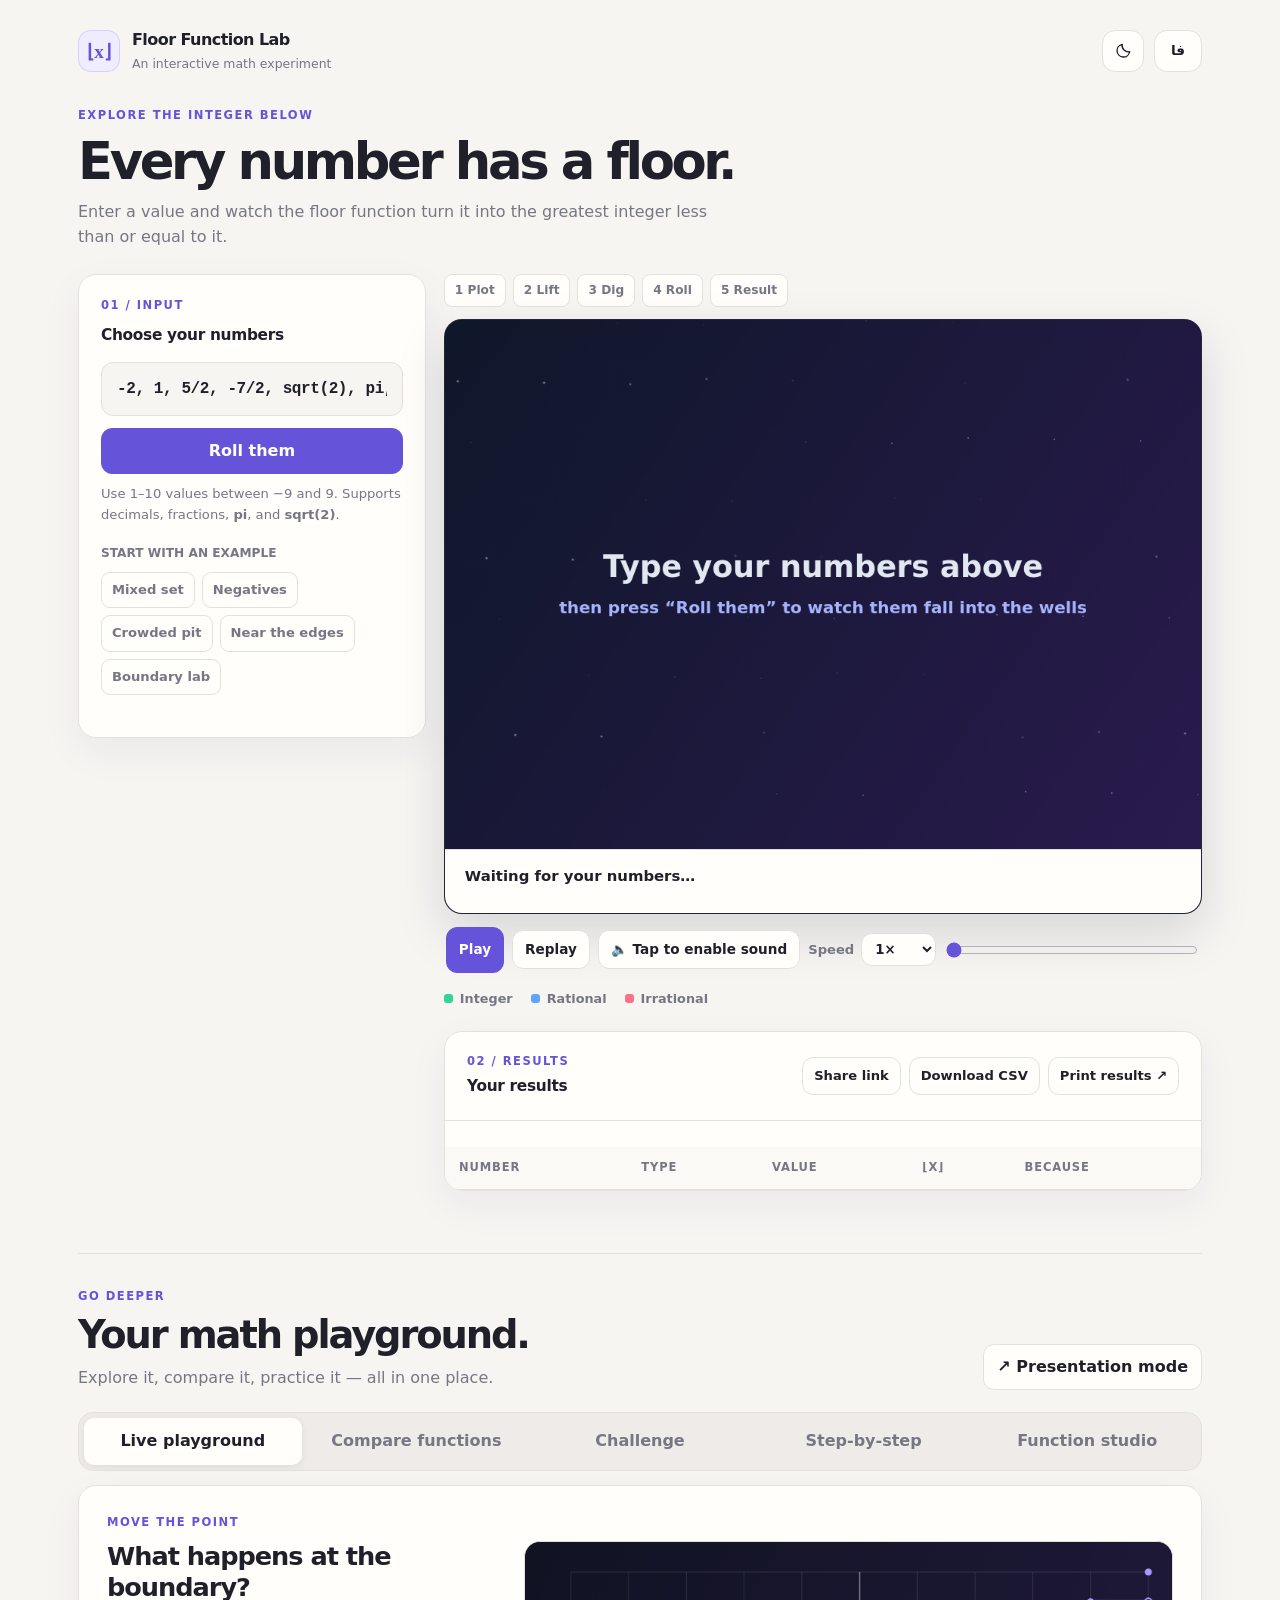
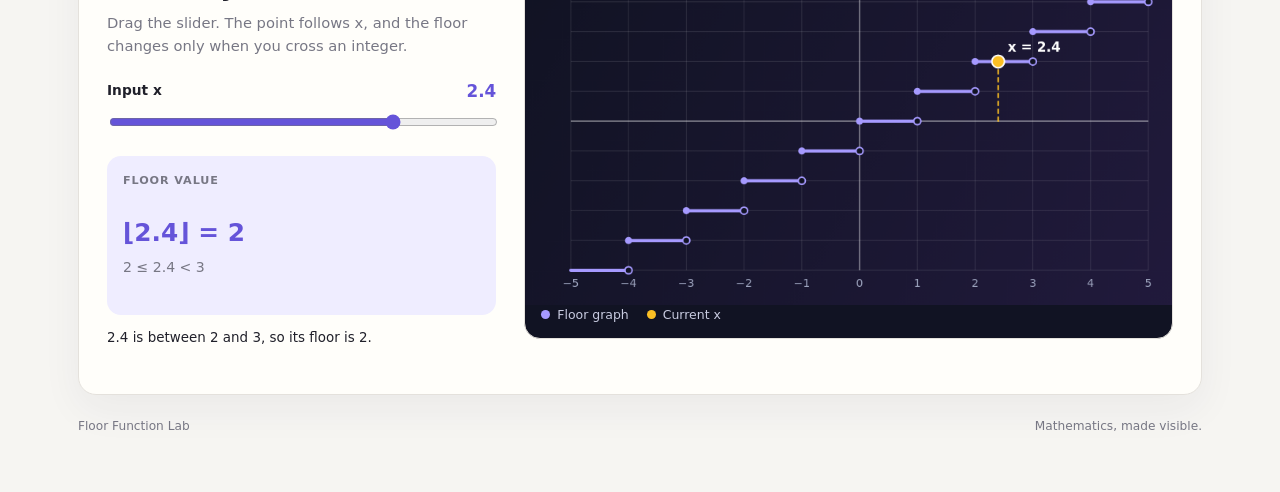
==== commit 9fb981c7: "Updated project" ====
--- a/index.html
+++ b/index.html
@@ -5,150 +5,8 @@
 <meta name="viewport" content="width=device-width, initial-scale=1, viewport-fit=cover">
 <title>Floor Function Lab — Interactive Math</title>
 
-<style>
-:root{
-  color-scheme:light;
-  --bg:#f6f5f2;--paper:#fffefa;--ink:#20202a;--mut:#777784;--line:#e4e1dc;
-  --acc:#6554d9;--acc-hover:#5141c4;--soft:#efedff;--err:#b42332;
-  --shadow:0 14px 40px rgba(35,29,65,.055);--radius:18px;
-  box-sizing:border-box;padding-top:env(safe-area-inset-top,0px);padding-bottom:env(safe-area-inset-bottom,0px)
-}
-:root[data-theme="dark"]{
-  color-scheme:dark;--bg:#141419;--paper:#1c1c24;--ink:#f2f0f8;--mut:#aaa7b8;
-  --line:#34323e;--acc:#a69aff;--acc-hover:#b8afff;--soft:#2a273b;--err:#ff929c;
-  --shadow:0 16px 44px rgba(0,0,0,.18)
-}
-*{box-sizing:border-box}
-html{min-height:100%;background:var(--bg);scroll-behavior:smooth}
-body{margin:0;background:var(--bg);color:var(--ink);font-family:Inter,ui-sans-serif,system-ui,-apple-system,"Segoe UI",sans-serif;line-height:1.55;transition:background .35s,color .35s}
-/* Persian uses locally available system fonts only: no remote font dependency. */
-html[lang="fa"] body{font-family:"Vazirmatn",Tahoma,"Noto Sans Arabic UI","Noto Sans Arabic","Segoe UI",sans-serif;line-height:1.8}
-html[lang="fa"] .brand-name,html[lang="fa"] .brand-note,html[lang="fa"] .eyebrow,html[lang="fa"] .section-title,html[lang="fa"] .hint,html[lang="fa"] .preset-label,html[lang="fa"] button,html[lang="fa"] label,html[lang="fa"] .sub,html[lang="fa"] #cap,html[lang="fa"] th,html[lang="fa"] td,html[lang="fa"] .footer-note{letter-spacing:0}
-html[dir="rtl"] .topbar,html[dir="rtl"] .results-head{direction:rtl}
-html[dir="rtl"] .intro,html[dir="rtl"] .workspace,html[dir="rtl"] .footer-note{direction:rtl}
-html[dir="rtl"] .eyebrow,html[dir="rtl"] .section-title,html[dir="rtl"] .sub,html[dir="rtl"] .hint,html[dir="rtl"] .preset-label,html[dir="rtl"] #err,html[dir="rtl"] .brand-name,html[dir="rtl"] .brand-note,html[dir="rtl"] #cap,html[dir="rtl"] .results-head{text-align:right}
-html[dir="rtl"] .ctl,html[dir="rtl"] .lg,html[dir="rtl"] .preset-list{direction:rtl}
-html[dir="rtl"] th,html[dir="rtl"] td{text-align:right}
-html[dir="rtl"] input[type="text"]{direction:ltr;text-align:left;font-family:ui-monospace,SFMono-Regular,Menlo,monospace}
-html[dir="rtl"] .m,html[dir="rtl"] .big,html[dir="rtl"] td .m{direction:ltr;unicode-bidi:isolate}
-#lang-toggle{width:auto;min-width:48px;padding:0 12px;font-size:.86rem;font-weight:800}
-button,input,select{font:inherit}
-button{cursor:pointer}
-.w{max-width:1180px;margin:0 auto;padding:28px 28px 56px}
-.topbar{display:flex;align-items:center;justify-content:space-between;gap:20px;margin-bottom:34px}
-.brand{display:flex;align-items:center;gap:12px;min-width:0}
-.brand-mark{display:grid;place-items:center;width:42px;height:42px;border-radius:13px;background:var(--soft);color:var(--acc);font:700 1.2rem Georgia,serif;border:1px solid color-mix(in srgb,var(--acc) 18%,transparent);animation:mark-arrive .75s cubic-bezier(.2,.8,.2,1) both;transition:transform .35s cubic-bezier(.2,.8,.2,1),border-radius .35s,background .25s}.brand:hover .brand-mark{transform:rotate(-7deg) scale(1.07);border-radius:16px}
-.brand-name{font-size:1rem;font-weight:750;letter-spacing:-.035em}
-.brand-note{font-size:.78rem;color:var(--mut);margin-top:1px}
-.header-actions{display:flex;align-items:center;gap:10px}
-.icon-button{display:inline-flex;align-items:center;justify-content:center;gap:8px;width:42px;height:42px;padding:0;border:1px solid var(--line);border-radius:13px;background:var(--paper);color:var(--ink);transition:border-color .18s,transform .18s}
-.icon-button:hover{border-color:var(--acc);transform:translateY(-2px) rotate(-4deg)}
-#theme-icon{transition:transform .45s cubic-bezier(.2,.8,.2,1)}.icon-button:hover #theme-icon{transform:rotate(22deg) scale(1.08)}
-.intro{display:flex;justify-content:space-between;align-items:flex-end;gap:24px;margin:0 0 24px}
-h1{font-size:clamp(2rem,4vw,3.2rem);line-height:1.06;letter-spacing:-.065em;font-weight:760;margin:0;max-width:720px;animation:rise-in .75s .1s cubic-bezier(.2,.8,.2,1) both}
-.intro .eyebrow{animation:rise-in .6s cubic-bezier(.2,.8,.2,1) both}.sub{animation:rise-in .75s .2s cubic-bezier(.2,.8,.2,1) both}
-.sub{color:var(--mut);font-size:1rem;margin:12px 0 0;max-width:650px}
-.m{font-family:"Cambria Math","STIX Two Math","Times New Roman",serif}
-.eyebrow{font-size:.72rem;font-weight:800;letter-spacing:.13em;text-transform:uppercase;color:var(--acc);margin:0 0 9px}
-.workspace{display:grid;grid-template-columns:minmax(270px,.78fr) minmax(0,1.7fr);gap:18px;align-items:start}
-.card{background:var(--paper);border:1px solid var(--line);border-radius:var(--radius);padding:22px;box-shadow:var(--shadow);margin-bottom:18px;transition:transform .28s cubic-bezier(.2,.8,.2,1),border-color .28s,box-shadow .28s,background .3s;animation:card-arrive .65s cubic-bezier(.2,.8,.2,1) both}.input-card{animation-delay:.08s}.visual-column>.steps{animation:rise-in .55s .12s both}.visual-column>.stage{animation:rise-in .7s .18s cubic-bezier(.2,.8,.2,1) both}.visual-column>.ctl{animation:rise-in .6s .26s both}.visual-column>.lg{animation:rise-in .6s .32s both}.results-card{animation-delay:.16s}@media(hover:hover){.card:hover{border-color:color-mix(in srgb,var(--acc) 22%,var(--line));box-shadow:0 18px 44px rgba(35,29,65,.085);transform:translateY(-2px)}}
-.input-card{position:sticky;top:18px}
-.section-title{font-size:.96rem;font-weight:750;letter-spacing:-.02em;margin:0 0 14px}
-#f{display:flex;flex-direction:column;gap:12px}
-input[type=text]{width:100%;min-width:0;font:600 1rem ui-monospace,SFMono-Regular,Menlo,monospace;letter-spacing:-.025em;background:var(--bg);color:var(--ink);border:1px solid var(--line);border-radius:12px;padding:14px 15px;min-height:54px;transition:border-color .18s,box-shadow .18s}
-input[type=text]:focus{border-color:var(--acc);outline:none;box-shadow:0 0 0 3px color-mix(in srgb,var(--acc) 18%,transparent)}
-button,select{font-weight:650;background:var(--paper);color:var(--ink);border:1px solid var(--line);border-radius:11px;padding:10px 13px;transition:background .18s,border-color .18s,transform .18s}
-button:hover{border-color:var(--acc)}button{transition:background .2s,border-color .2s,transform .2s cubic-bezier(.2,.8,.2,1),box-shadow .2s}button.p:hover{box-shadow:0 7px 18px color-mix(in srgb,var(--acc) 24%,transparent)}button.p:active{transform:scale(.985)}
-button:active{transform:translateY(1px)}
-button.p{background:var(--acc);color:#fff;border-color:var(--acc);min-height:46px}
-:root[data-theme="dark"] button.p{color:#171322}
-button.p:hover{background:var(--acc-hover);border-color:var(--acc-hover)}
-button.chip{padding:7px 10px;font-size:.82rem;background:transparent;border-color:var(--line);color:var(--mut);border-radius:9px}
-button.chip:hover{background:var(--soft);color:var(--ink);border-color:var(--acc)}
-button:focus-visible,select:focus-visible,input:focus-visible{outline:3px solid color-mix(in srgb,var(--acc) 55%,transparent);outline-offset:2px}
-.hint{color:var(--mut);font-size:.82rem;margin-top:10px;line-height:1.55}
-.preset-label{font-size:.76rem;color:var(--mut);font-weight:700;margin:19px 0 9px}
-.preset-list{display:flex;gap:7px;flex-wrap:wrap}
-#err{color:var(--err);font-weight:650;font-size:.85rem;min-height:1.35em;margin:2px 0 0}
-.steps{display:flex;gap:7px;flex-wrap:wrap;margin:0 0 12px}
-.steps span{padding:6px 10px;border-radius:8px;background:var(--paper);border:1px solid var(--line);color:var(--mut);font-weight:700;font-size:.76rem;transition:background .2s,color .2s,border-color .2s}
-.steps span.on{background:var(--soft);color:var(--acc);border-color:color-mix(in srgb,var(--acc) 35%,var(--line));animation:step-pop .35s cubic-bezier(.2,.8,.2,1) both}
-.stage{border-radius:var(--radius);overflow:hidden;background:#111323;border:1px solid rgba(255,255,255,.08);box-shadow:0 20px 50px rgba(19,15,45,.13);transition:box-shadow .35s,transform .35s;transform:translateZ(0)}.stage:hover{box-shadow:0 24px 58px rgba(74,62,150,.2),0 0 0 1px rgba(166,154,255,.13)}
-canvas{display:block;width:100%;height:auto;aspect-ratio:10/7}
-#cap{padding:15px 20px;font-size:.93rem;font-weight:550;min-height:4.3em;background:var(--paper);color:var(--ink);border-top:1px solid var(--line)}
-.ctl{display:flex;gap:8px;align-items:center;flex-wrap:wrap;padding:13px 2px 4px}
-.ctl button{padding:8px 12px;font-size:.85rem}
-.ctl label{display:flex;align-items:center;gap:7px;color:var(--mut);font-size:.82rem;font-weight:650}
-.ctl select{padding:7px 9px;font-size:.83rem}
-#sl{flex:1;min-width:100px;accent-color:var(--acc)}
-.lg{display:flex;gap:18px;flex-wrap:wrap;color:var(--mut);font-weight:600;font-size:.8rem;margin:12px 0 22px}
-.lg i,.dot{display:inline-block;width:9px;height:9px;border-radius:3px;margin-right:7px}
-#fin{display:none;border:1px solid color-mix(in srgb,var(--acc) 45%,var(--line));background:var(--soft);box-shadow:none}
-#fin.on{display:block}
-#fin .big{text-align:center;font-size:clamp(1.25rem,3vw,1.65rem);margin:10px 0 14px;color:var(--acc)}
-#fin p{margin:0;color:var(--mut);font-size:.9rem}
-.results-card{padding:0;overflow:hidden}
-.results-head{display:flex;align-items:center;justify-content:space-between;gap:14px;padding:21px 22px;border-bottom:1px solid var(--line)}
-.results-head .section-title{margin:0}
-.results-head button{font-size:.82rem;padding:8px 11px}
-.table-wrap{overflow-x:auto}
-table{width:100%;border-collapse:collapse;font-size:.87rem}
-th,td{padding:12px 14px;border-bottom:1px solid var(--line);text-align:left;white-space:nowrap}
-th{color:var(--mut);font-size:.72rem;text-transform:uppercase;letter-spacing:.075em;font-weight:750;background:color-mix(in srgb,var(--bg) 55%,var(--paper))}
-tbody tr:last-child td{border-bottom:0}
-tr.r{opacity:.18;transform:translateY(7px);transition:opacity .4s,transform .4s}tr.r.on{opacity:1;transform:translateY(0);animation:row-arrive .42s cubic-bezier(.2,.8,.2,1) both}tr.r.on td{animation:cell-flash .7s ease-out both}tr.r.on td:nth-child(2){animation-delay:.04s}tr.r.on td:nth-child(3){animation-delay:.08s}tr.r.on td:nth-child(4){animation-delay:.12s}tr.r.on td:nth-child(5){animation-delay:.16s}
-td:last-child{color:var(--mut);font-size:.82rem}
-#pimg{display:none;width:100%;margin-top:10px;border-radius:8px}
-.footer-note{display:flex;justify-content:space-between;gap:16px;color:var(--mut);font-size:.76rem;margin-top:22px;animation:rise-in .6s .35s both}
-@keyframes rise-in{from{opacity:0;transform:translateY(15px)}to{opacity:1;transform:translateY(0)}}
-@keyframes card-arrive{from{opacity:0;transform:translateY(13px) scale(.99)}to{opacity:1;transform:translateY(0) scale(1)}}
-@keyframes mark-arrive{0%{opacity:0;transform:rotate(-20deg) scale(.65)}70%{transform:rotate(5deg) scale(1.08)}100%{opacity:1;transform:rotate(0) scale(1)}}
-@keyframes step-pop{0%{transform:scale(.94)}65%{transform:scale(1.045)}100%{transform:scale(1)}}
-@keyframes row-arrive{0%{opacity:.2;transform:translateY(8px)}100%{opacity:1;transform:translateY(0)}}
-@keyframes cell-flash{0%{background:color-mix(in srgb,var(--acc) 14%,transparent)}100%{background:transparent}}
-#fin.on{animation:result-reveal .6s cubic-bezier(.2,.8,.2,1) both}
-@keyframes result-reveal{from{opacity:0;transform:translateY(12px) scale(.985)}to{opacity:1;transform:translateY(0) scale(1)}}
-#cap{transition:background .3s,color .3s}
-#sl{cursor:ew-resize}
-.brand-name{transition:letter-spacing .25s}.brand:hover .brand-name{letter-spacing:-.015em}
-@media(max-width:820px){
- .w{padding:20px 18px 42px}.topbar{margin-bottom:28px}.workspace{grid-template-columns:1fr}.input-card{position:static}
- .intro{display:block}.intro .sub{max-width:560px}.card{padding:18px}
- .results-head{padding:18px}.footer-note{flex-direction:column;gap:4px}
-}
-@media(max-width:520px){
- .w{padding:16px 12px 32px}.topbar{margin-bottom:25px}.brand-mark{width:38px;height:38px}.brand-note{font-size:.72rem}
- h1{font-size:2.15rem}.sub{font-size:.9rem}.intro{margin-bottom:20px}
- .card{padding:15px;border-radius:14px;margin-bottom:13px}.steps{gap:5px}.steps span{font-size:.7rem;padding:5px 7px}
- .ctl{gap:6px}.ctl button{padding:8px 10px}.ctl label{width:100%;justify-content:flex-start}
- #sl{flex-basis:100%;order:5;width:100%}.lg{gap:12px;margin-bottom:16px}
- #cap{padding:13px 15px;font-size:.86rem}.results-head{padding:15px}
- th,td{padding:10px 11px;font-size:.8rem}
-}
-@media(prefers-reduced-motion:reduce){*,*::before,*::after{scroll-behavior:auto!important;transition:none!important;animation:none!important;transform:none!important}}
-@media print{
- :root:root:root{--bg:#fff;--paper:#fff;--ink:#000;--mut:#444;--line:#aaa;--acc:#333;--soft:#eee}
- body{background:#fff}.topbar,.intro,.noprint,.stage,.ctl,.lg,.steps,#fin,.input-card,.footer-note{display:none!important}
- .w{max-width:none;padding:0}.workspace{display:block}.results-card{box-shadow:none;border:0}.results-head{padding:0 0 10px}
- tr.r{opacity:1!important}#pimg{display:block;width:100%;margin-top:10px;border-radius:8px}
- .card{border-color:#999;box-shadow:none}
-}
 
-/* Expanded learning suite */
-.feature-suite{margin-top:44px;padding-top:34px;border-top:1px solid var(--line);animation:rise-in .7s .2s both}.suite-heading{display:flex;align-items:flex-end;justify-content:space-between;gap:20px;margin-bottom:22px}.suite-title{font-size:clamp(1.7rem,3vw,2.4rem);letter-spacing:-.055em;line-height:1.1;margin:0;font-weight:760}.suite-sub{color:var(--mut);margin:9px 0 0}.present-launch{white-space:nowrap}.feature-tabs{display:flex;gap:6px;overflow-x:auto;padding:5px;background:color-mix(in srgb,var(--line) 45%,transparent);border:1px solid var(--line);border-radius:15px;margin-bottom:14px;scrollbar-width:thin}.feature-tab{flex:1;min-width:max-content;border:0;background:transparent;color:var(--mut);padding:11px 14px;border-radius:10px}.feature-tab.active{background:var(--paper);color:var(--ink);box-shadow:0 2px 8px rgba(20,20,30,.07)}.feature-panel{border:1px solid var(--line);background:var(--paper);border-radius:var(--radius);padding:clamp(16px,3vw,28px);box-shadow:var(--shadow);animation:result-reveal .35s ease both}.feature-panel[hidden]{display:none}.feature-grid{display:grid;grid-template-columns:minmax(220px,.78fr) minmax(0,1.3fr);gap:28px;align-items:center}.feature-copy h3,.challenge-layout h3{font-size:clamp(1.25rem,2vw,1.7rem);letter-spacing:-.04em;line-height:1.2;margin:0 0 10px}.feature-copy .muted,.challenge-layout .muted{color:var(--mut);font-size:.92rem;margin:0 0 20px}.muted{color:var(--mut)}.range-label{display:flex;align-items:center;justify-content:space-between;gap:12px;margin:20px 0 8px;font-size:.86rem;font-weight:700}.range-label strong{color:var(--acc);font-size:1.05rem}.feature-suite input[type=range]{width:100%;accent-color:var(--acc);cursor:ew-resize}.live-result{margin-top:18px;padding:16px;border-radius:14px;background:var(--soft);display:flex;flex-direction:column;gap:5px}.live-result>span:first-child{font-size:.7rem;letter-spacing:.08em;font-weight:800}.live-result strong{font-size:1.55rem;color:var(--acc)}.live-result .muted{font-size:.88rem}.boundary-note{font-size:.84rem;line-height:1.5;min-height:2.8em;margin:13px 0 0}.chart-shell{min-width:0;background:var(--chart-bg,#111323);border-radius:16px;overflow:hidden;border:1px solid var(--line)}.chart-shell canvas{width:100%;aspect-ratio:820/460;height:auto;display:block}.chart-legend{display:flex;gap:18px;flex-wrap:wrap;padding:0 16px 14px;color:#c8cbe0;font-size:.78rem}.chart-legend span{display:inline-flex;align-items:center;gap:7px}.chart-legend i{width:9px;height:9px;border-radius:50%;display:inline-block}.legend-floor{background:#a69aff}.legend-point{background:#fbbf24}.legend-other{background:#60a5fa}.wide-select{width:100%;margin:0 0 16px;background:var(--bg)}.compare-readout{border-left:3px solid var(--acc);padding:12px 14px;background:var(--soft);border-radius:0 10px 10px 0;font-size:.9rem;line-height:1.6}.challenge-layout{display:grid;grid-template-columns:.8fr 1fr;gap:28px;align-items:center}.quiz-progress{display:grid;grid-template-columns:1fr auto;gap:8px 14px;align-items:center;font-size:.82rem;color:var(--mut);margin-top:26px}.progress-track{height:6px;background:var(--line);border-radius:20px;overflow:hidden;grid-column:1/-1}.progress-track span{display:block;width:20%;height:100%;background:var(--acc);border-radius:20px;transition:width .3s}.quiz-card,.solution-card{border:1px solid var(--line);border-radius:16px;padding:22px;background:var(--bg)}.quiz-kicker{font-size:.72rem;letter-spacing:.09em;color:var(--mut);font-weight:800}.quiz-expression{font-size:clamp(1.8rem,4vw,2.7rem);font-weight:700;text-align:center;padding:20px 0}.quiz-card form{display:flex;gap:8px}.quiz-card input,.solver-form input{min-width:0;flex:1;width:100%;background:var(--paper);color:var(--ink);border:1px solid var(--line);border-radius:11px;padding:12px 13px}.quiz-card input{direction:ltr;text-align:center}.quiz-card form button{white-space:nowrap}.quiz-feedback{min-height:1.6em;font-size:.88rem;font-weight:650}.quiz-feedback.good{color:#15966b}.quiz-feedback.bad,.error-text{color:var(--err)}.secondary-action{padding:9px 12px}.solver-layout{display:grid;grid-template-columns:minmax(220px,.8fr) minmax(0,1fr);gap:28px;align-items:start}.solver-form{display:flex;gap:8px}.solver-form input{font-family:ui-monospace,SFMono-Regular,Menlo,monospace}.solver-form button{white-space:nowrap}.small-note{font-size:.78rem!important;margin-top:10px!important}.solution-card{display:flex;flex-direction:column;gap:0}.solution-step{display:flex;gap:14px;padding:13px 0;border-bottom:1px solid var(--line)}.solution-step:last-of-type{border-bottom:0}.solution-step>span{display:grid;place-items:center;flex:0 0 31px;height:31px;border-radius:9px;background:var(--soft);color:var(--acc);font-size:.75rem;font-weight:800}.solution-step>div{display:flex;flex-direction:column;gap:5px;min-width:0}.solution-step small{color:var(--mut);font-size:.76rem}.solution-step strong{font-size:1.2rem;overflow-wrap:anywhere}.solution-step p{font-size:.83rem;color:var(--mut);margin:0;overflow-wrap:anywhere}.accent-answer{color:var(--acc)}.error-text{font-size:.82rem;margin:8px 0 0}.presentation-overlay{position:fixed;z-index:1000;inset:0;background:var(--bg);color:var(--ink);display:grid;place-items:center;padding:28px;overflow:auto}.presentation-overlay[hidden]{display:none}.presentation-close{position:fixed;top:20px;right:22px;width:46px;height:46px;border-radius:50%;font-size:1.7rem}.presentation-content{width:min(900px,100%);text-align:center;animation:rise-in .45s ease both}.presentation-content h2{font-size:clamp(2.5rem,7vw,5.5rem);letter-spacing:-.065em;line-height:1.05;margin:10px 0 28px}.presentation-equation{font-size:clamp(1.4rem,4vw,2.4rem);color:var(--acc);padding:22px;background:var(--soft);border-radius:18px}.presentation-explain{font-size:clamp(1rem,2vw,1.3rem);color:var(--mut);max-width:680px;margin:22px auto}.presentation-example{max-width:540px;margin:30px auto;padding:20px;border:1px solid var(--line);border-radius:18px;text-align:left}.presentation-example label{font-size:.85rem;font-weight:700}.presentation-example input{display:block;margin:18px 0;width:100%;accent-color:var(--acc)}.presentation-result{font-size:2rem}.presentation-example>div{font-size:clamp(1.7rem,4vw,2.5rem);font-weight:800;color:var(--acc);text-align:center;margin:8px 0}.presentation-example p{color:var(--mut);text-align:center}.presentation-footer{display:flex;align-items:center;justify-content:center;gap:10px;flex-wrap:wrap;margin-top:24px}.presentation-footer span{width:100%;font-size:.78rem;color:var(--mut);margin-bottom:5px}.presentation-content>p:last-child{color:var(--mut);font-size:.9rem}.small-note{line-height:1.5}.math-inline{direction:ltr;unicode-bidi:isolate;display:inline-block}
-html[dir=rtl] .feature-suite{text-align:right}html[dir=rtl] .feature-tabs,html[dir=rtl] .suite-heading,html[dir=rtl] .challenge-layout,html[dir=rtl] .solver-layout{direction:rtl}html[dir=rtl] .compare-readout{border-left:0;border-right:3px solid var(--acc);border-radius:10px 0 0 10px}html[dir=rtl] .quiz-card input,html[dir=rtl] .solver-form input{direction:ltr;text-align:left}html[dir=rtl] .presentation-example{text-align:right}html[dir=rtl] .presentation-close{right:auto;left:22px}
-@media(max-width:820px){.feature-grid,.challenge-layout,.solver-layout{grid-template-columns:1fr;gap:20px}.suite-heading{align-items:flex-start;flex-direction:column}.present-launch{align-self:flex-start}.feature-suite{margin-top:30px}.feature-panel{padding:18px}.chart-shell{max-width:100%}}
-@media(max-width:520px){.feature-tabs{border-radius:12px}.feature-tab{padding:10px 12px;font-size:.8rem}.quiz-card,.solution-card{padding:15px}.quiz-card form,.solver-form{flex-direction:column}.quiz-card form button,.solver-form button{width:100%}.presentation-overlay{padding:18px}.presentation-example{padding:14px}.presentation-footer button{flex:1}}
-@media(prefers-reduced-motion:reduce){.feature-panel,.feature-suite,.presentation-content{animation:none!important}}
-
-
-.function-studio-grid{grid-template-columns:minmax(220px,.72fr) minmax(0,1.35fr)}
-#studio-function{border:1px solid var(--line);border-radius:12px;padding:11px 13px;color:var(--ink);}
-#studio-x{margin-top:2px}.function-studio-grid .chart-shell{box-shadow:0 16px 36px rgba(8,8,20,.12);transition:transform .25s ease,box-shadow .25s ease}
-.function-studio-grid .chart-shell:hover{transform:translateY(-2px);box-shadow:0 20px 42px rgba(8,8,20,.18)}
-#studio-chart{touch-action:pan-y}
-@media(prefers-reduced-motion:reduce){.function-studio-grid .chart-shell{transition:none}.function-studio-grid .chart-shell:hover{transform:none}}
-</style>
+  <link rel="stylesheet" href="styles.css">
 </head>
 <body>
 <div class="w">
@@ -181,19 +39,21 @@
 <button class="chip" data-v="-2, 1, 5/2, -7/2, sqrt(2), pi, -sqrt(5)" data-en="Mixed set" data-fa="ترکیبی">Mixed set</button>
 <button class="chip" data-v="-0.5, -1, -1.9, -2.5, -pi" data-en="Negatives" data-fa="منفی‌ها">Negatives</button>
 <button class="chip" data-v="3, 3.2, 3.5, 3.99, 7/2, 4" data-en="Crowded pit" data-fa="گودال شلوغ">Crowded pit</button>
-<button class="chip" data-v="0.1, 0.9, 1, 1.01, 8/3" data-en="Near the edges" data-fa="نزدیک مرزها">Near the edges</button></div>
+<button class="chip" data-v="0.1, 0.9, 1, 1.01, 8/3" data-en="Near the edges" data-fa="نزدیک مرزها">Near the edges</button>
+<button class="chip" data-v="-2.001, -2, -1.999, 2.999, 3, 3.001" data-en="Boundary lab" data-fa="آزمایش مرز">Boundary lab</button></div>
 <div id="err" role="alert"></div>
 </aside>
 <main class="visual-column">
 <div class="steps noprint" id="st"><span data-en="1 Plot" data-fa="۱. رسم">1 Plot</span><span data-en="2 Lift" data-fa="۲. بلندکردن">2 Lift</span><span data-en="3 Dig" data-fa="۳. حفر">3 Dig</span><span data-en="4 Roll" data-fa="۴. غلتیدن">4 Roll</span><span data-en="5 Result" data-fa="۵. نتیجه">5 Result</span></div>
 <div class="stage">
-<canvas id="cv" width="1000" height="700" role="img" aria-label="Animation: points roll down the line y = x and fall into pits at the integers"></canvas>
+<canvas id="cv" width="1000" height="700" role="img" aria-label="Animation: points roll down the line y = x and fall into pits at the integers" aria-describedby="canvas-description"></canvas>
+<p id="canvas-description" class="sr-only">The animation shows each entered value falling into the pit at its floor value. The results are listed in the table.</p>
 <div id="cap" aria-live="polite"></div>
 </div>
 <div class="ctl">
 <button id="pl" class="p">Pause</button><button id="rs">Replay</button><button id="snd">🔈 Tap to enable sound</button>
 <label><span id="speed-label">Speed</span> <select id="sp"><option value="0.5">0.5×</option><option value="1" selected>1×</option><option value="2">2×</option></select></label>
-<input id="sl" type="range" min="0" max="100" step="0.01" value="0" aria-label="Animation time">
+<input id="sl" type="range" min="0" max="100" step="0.01" value="0" aria-label="Animation time" aria-valuetext="Start">
 </div>
 <div class="lg"><span><i style="background:#34d399"></i><span id="type-integer">Integer</span></span><span><i style="background:#60a5fa"></i><span id="type-rational">Rational</span></span><span><i style="background:#fb7185"></i><span id="type-irrational">Irrational</span></span></div>
 
@@ -202,8 +62,9 @@
 <p id="rule-explain">Each point rolls left and falls into the first pit it meets. The pit is the greatest integer less than or equal to the original value. That is why <span class="m">⌊−7/2⌋ = −4</span>, not −3.</p></div>
 
 <section class="card results-card" id="out">
-<div class="results-head"><div><p class="eyebrow" id="results-eyebrow" style="margin-bottom:4px">02 / Results</p><h2 class="section-title" id="results-title">Your results</h2></div><button id="pr" class="noprint">Print results ↗</button></div>
-<div class="table-wrap"><table><thead><tr><th id="th-number">Number</th><th id="th-type">Type</th><th id="th-value">Value</th><th>⌊x⌋</th><th id="th-because">Because</th></tr></thead><tbody id="tb"></tbody></table></div>
+<div class="results-head"><div><p class="eyebrow" id="results-eyebrow" style="margin-bottom:4px">02 / Results</p><h2 class="section-title" id="results-title">Your results</h2></div><div class="result-actions noprint"><button id="share-results" type="button" data-en="Share link" data-fa="اشتراک‌گذاری">Share link</button><button id="export-results" type="button" data-en="Download CSV" data-fa="دریافت CSV">Download CSV</button><button id="pr" type="button">Print results ↗</button></div></div>
+<p id="share-status" class="share-status" role="status" aria-live="polite"></p>
+<div class="table-wrap"><table><caption class="sr-only">Floor function results for each entered value</caption><thead><tr><th id="th-number" scope="col">Number</th><th id="th-type" scope="col">Type</th><th id="th-value" scope="col">Value</th><th scope="col">⌊x⌋</th><th id="th-because" scope="col">Because</th></tr></thead><tbody id="tb"></tbody></table></div>
 <img id="pimg" alt="Final frame of the animation">
 </section>
 </main>
@@ -212,29 +73,29 @@
 <section class="feature-suite" id="feature-suite" aria-label="More ways to explore the floor function">
   <div class="suite-heading"><div><p class="eyebrow" data-en="GO DEEPER" data-fa="بیشتر کشف کنید">GO DEEPER</p><h2 class="suite-title" data-en="Your math playground." data-fa="زمین بازی ریاضی شما.">Your math playground.</h2><p class="suite-sub" data-en="Explore it, compare it, practice it — all in one place." data-fa="کشف کنید، مقایسه کنید و تمرین کنید؛ همه در یک‌جا.">Explore it, compare it, practice it — all in one place.</p></div><button class="present-launch" id="present-launch" data-en="↗ Presentation mode" data-fa="↗ حالت ارائه">↗ Presentation mode</button></div>
   <div class="feature-tabs" role="tablist" aria-label="Math tools">
-    <button class="feature-tab active" role="tab" aria-selected="true" data-panel="playground" data-en="Live playground" data-fa="آزمایشگاه زنده">Live playground</button>
-    <button class="feature-tab" role="tab" aria-selected="false" data-panel="compare" data-en="Compare functions" data-fa="مقایسهٔ تابع‌ها">Compare functions</button>
-    <button class="feature-tab" role="tab" aria-selected="false" data-panel="challenge" data-en="Challenge" data-fa="چالش">Challenge</button>
-    <button class="feature-tab" role="tab" aria-selected="false" data-panel="solver" data-en="Step-by-step" data-fa="گام‌به‌گام">Step-by-step</button>
-    <button class="feature-tab" role="tab" aria-selected="false" data-panel="functions" data-en="Function studio" data-fa="استودیوی تابع‌ها">Function studio</button>
+    <button class="feature-tab active" id="tab-playground" role="tab" aria-controls="panel-playground" aria-selected="true" tabindex="0" data-panel="playground" data-en="Live playground" data-fa="آزمایشگاه زنده">Live playground</button>
+    <button class="feature-tab" id="tab-compare" role="tab" aria-controls="panel-compare" aria-selected="false" tabindex="-1" data-panel="compare" data-en="Compare functions" data-fa="مقایسهٔ تابع‌ها">Compare functions</button>
+    <button class="feature-tab" id="tab-challenge" role="tab" aria-controls="panel-challenge" aria-selected="false" tabindex="-1" data-panel="challenge" data-en="Challenge" data-fa="چالش">Challenge</button>
+    <button class="feature-tab" id="tab-solver" role="tab" aria-controls="panel-solver" aria-selected="false" tabindex="-1" data-panel="solver" data-en="Step-by-step" data-fa="گام‌به‌گام">Step-by-step</button>
+    <button class="feature-tab" id="tab-functions" role="tab" aria-controls="panel-functions" aria-selected="false" tabindex="-1" data-panel="functions" data-en="Function studio" data-fa="استودیوی تابع‌ها">Function studio</button>
   </div>
-  <section class="feature-panel active" id="panel-playground" role="tabpanel">
+  <section class="feature-panel active" id="panel-playground" role="tabpanel" aria-labelledby="tab-playground" tabindex="0">
     <div class="feature-grid"><div class="feature-copy"><p class="eyebrow" data-en="MOVE THE POINT" data-fa="نقطه را حرکت دهید">MOVE THE POINT</p><h3 data-en="What happens at the boundary?" data-fa="در مرز چه اتفاقی می‌افتد؟">What happens at the boundary?</h3><p class="muted" data-en="Drag the slider. The point follows x, and the floor changes only when you cross an integer." data-fa="لغزنده را جابه‌جا کنید. نقطه همراه x حرکت می‌کند و جزء صحیح فقط هنگام عبور از یک عدد صحیح تغییر می‌کند.">Drag the slider. The point follows x, and the floor changes only when you cross an integer.</p>
       <label class="range-label" for="live-x"><span data-en="Input x" data-fa="ورودی x">Input x</span><strong class="math-inline" id="live-x-label">2.4</strong></label><input id="live-x" type="range" min="-5" max="5" step="0.01" value="2.4">
       <div class="live-result"><span class="muted" data-en="FLOOR VALUE" data-fa="مقدار جزء صحیح">FLOOR VALUE</span><strong class="math-inline" id="live-floor">⌊2.4⌋ = 2</strong><span id="live-interval" class="muted math-inline">2 ≤ 2.4 &lt; 3</span></div>
       <p class="boundary-note" id="boundary-note" aria-live="polite">2.4 is between 2 and 3, so its floor is 2.</p>
-    </div><div class="chart-shell"><canvas id="live-chart" width="820" height="460" aria-label="Interactive floor function graph"></canvas><div class="chart-legend"><span><i class="legend-floor"></i><span data-en="Floor graph" data-fa="نمودار جزء صحیح">Floor graph</span></span><span><i class="legend-point"></i><span data-en="Current x" data-fa="مقدار فعلی x">Current x</span></span></div></div></div>
+    </div><div class="chart-shell"><canvas id="live-chart" width="820" height="460" role="img" aria-label="Interactive floor function graph" aria-describedby="boundary-note"></canvas><div class="chart-legend"><span><i class="legend-floor"></i><span data-en="Floor graph" data-fa="نمودار جزء صحیح">Floor graph</span></span><span><i class="legend-point"></i><span data-en="Current x" data-fa="مقدار فعلی x">Current x</span></span></div></div></div>
   </section>
-  <section class="feature-panel" id="panel-compare" role="tabpanel" hidden>
+  <section class="feature-panel" id="panel-compare" role="tabpanel" aria-labelledby="tab-compare" tabindex="0" hidden>
     <div class="feature-grid"><div class="feature-copy"><p class="eyebrow" data-en="SAME INPUT, DIFFERENT RULES" data-fa="ورودی یکسان، قانون‌های متفاوت">SAME INPUT, DIFFERENT RULES</p><h3 data-en="Meet the neighboring functions." data-fa="با تابع‌های همسایه آشنا شوید.">Meet the neighboring functions.</h3><p class="muted" data-en="Choose a function to see how its output differs from the floor function." data-fa="یک تابع انتخاب کنید تا تفاوت خروجی آن با تابع جزء صحیح را ببینید.">Choose a function to see how its output differs from the floor function.</p><label class="range-label" for="compare-function"><span data-en="Compare with" data-fa="مقایسه با">Compare with</span></label><select id="compare-function" class="wide-select"><option value="ceil" data-en="Ceiling function ⌈x⌉" data-fa="تابع سقف ⌈x⌉">Ceiling function ⌈x⌉</option><option value="round" data-en="Nearest integer round(x)" data-fa="گرد کردن به نزدیک‌ترین عدد صحیح">Nearest integer round(x)</option><option value="identity" data-en="Identity function x" data-fa="تابع همانی x">Identity function x</option><option value="abs" data-en="Absolute value |x|" data-fa="قدر مطلق |x|">Absolute value |x|</option></select><div class="compare-readout" id="compare-readout" aria-live="polite">At x = 2.4: floor = 2, ceiling = 3.</div></div><div class="chart-shell"><canvas id="compare-chart" width="820" height="460" aria-label="Comparison of mathematical functions"></canvas><div class="chart-legend"><span><i class="legend-floor"></i>⌊x⌋</span><span><i class="legend-other"></i><span id="compare-legend-label">⌈x⌉</span></span></div></div></div>
   </section>
-  <section class="feature-panel" id="panel-challenge" role="tabpanel" hidden>
-    <div class="challenge-layout"><div><p class="eyebrow" data-en="QUICK PRACTICE" data-fa="تمرین کوتاه">QUICK PRACTICE</p><h3 data-en="Can you beat five?" data-fa="از پس پنج پرسش برمی‌آیید؟">Can you beat five?</h3><p class="muted" data-en="Five questions. Negative values included. Exact integers count, too." data-fa="پنج پرسش؛ با عددهای منفی و عددهای صحیح دقیق.">Five questions. Negative values included. Exact integers count, too.</p><div class="quiz-progress"><span id="quiz-progress-text">Question 1 of 5</span><div class="progress-track"><span id="quiz-progress-bar"></span></div><strong id="quiz-score">0 / 5</strong></div></div><div class="quiz-card" id="quiz-card"><p class="quiz-kicker" data-en="WHAT IS THE FLOOR?" data-fa="جزء صحیح چیست؟">WHAT IS THE FLOOR?</p><div class="quiz-expression math-inline" id="quiz-expression">⌊−2.3⌋ = ?</div><form id="quiz-form"><input id="quiz-answer" type="text" inputmode="decimal" autocomplete="off" aria-label="Your answer" placeholder="Your answer" required><button class="p" type="submit" data-en="Check answer" data-fa="بررسی پاسخ">Check answer</button></form><p id="quiz-feedback" aria-live="polite" class="quiz-feedback"></p><button id="quiz-next" class="secondary-action" hidden data-en="Next question →" data-fa="پرسش بعدی ←">Next question →</button><button id="quiz-restart" class="secondary-action" hidden data-en="Try again ↻" data-fa="دوباره تلاش کنید ↻">Try again ↻</button></div></div>
+  <section class="feature-panel" id="panel-challenge" role="tabpanel" aria-labelledby="tab-challenge" tabindex="0" hidden>
+    <div class="challenge-layout"><div><p class="eyebrow" data-en="QUICK PRACTICE" data-fa="تمرین کوتاه">QUICK PRACTICE</p><h3 data-en="Can you beat five?" data-fa="از پس پنج پرسش برمی‌آیید؟">Can you beat five?</h3><p class="muted" data-en="Five questions. Negative values included. Questions get trickier as you answer correctly and ease back after a miss." data-fa="پنج پرسش با عددهای منفی؛ با پاسخ درست دشوارتر و پس از اشتباه ساده‌تر می‌شوند.">Five questions. Negative values included. Questions get trickier as you answer correctly and ease back after a miss.</p><div class="quiz-progress"><span id="quiz-progress-text">Question 1 of 5</span><div class="progress-track"><span id="quiz-progress-bar"></span></div><strong id="quiz-score">0 / 5</strong></div></div><div class="quiz-card" id="quiz-card"><p class="quiz-kicker" data-en="WHAT IS THE FLOOR?" data-fa="جزء صحیح چیست؟">WHAT IS THE FLOOR?</p><div class="quiz-expression math-inline" id="quiz-expression">⌊−2.3⌋ = ?</div><form id="quiz-form"><input id="quiz-answer" type="text" inputmode="decimal" autocomplete="off" aria-label="Your answer" placeholder="Your answer" required><button class="p" type="submit" data-en="Check answer" data-fa="بررسی پاسخ">Check answer</button></form><p id="quiz-feedback" aria-live="polite" class="quiz-feedback"></p><button id="quiz-next" class="secondary-action" hidden data-en="Next question →" data-fa="پرسش بعدی ←">Next question →</button><button id="quiz-restart" class="secondary-action" hidden data-en="Try again ↻" data-fa="دوباره تلاش کنید ↻">Try again ↻</button></div></div>
   </section>
-  <section class="feature-panel" id="panel-solver" role="tabpanel" hidden>
+  <section class="feature-panel" id="panel-solver" role="tabpanel" aria-labelledby="tab-solver" tabindex="0" hidden>
     <div class="solver-layout"><div class="feature-copy"><p class="eyebrow" data-en="SHOW YOUR WORK" data-fa="راه‌حل را ببینید">SHOW YOUR WORK</p><h3 data-en="From expression to answer." data-fa="از عبارت تا پاسخ.">From expression to answer.</h3><p class="muted" data-en="Enter a supported expression. The solver separates evaluation from the floor operation." data-fa="یک عبارت معتبر وارد کنید. حل‌گر محاسبهٔ عبارت را از اعمال تابع جزء صحیح جدا می‌کند.">Enter a supported expression. The solver separates evaluation from the floor operation.</p><form id="solver-form" class="solver-form"><input id="solver-input" type="text" dir="ltr" value="-7/2" aria-label="Expression to solve"><button class="p" type="submit" data-en="Explain it" data-fa="توضیح بده">Explain it</button></form><p class="muted small-note" data-en="Supports +, −, ×, ÷, powers, parentheses, pi and sqrt(…)." data-fa="عملگرهای جمع، تفریق، ضرب، تقسیم، توان، پرانتز، pi و sqrt(…) پشتیبانی می‌شوند.">Supports +, −, ×, ÷, powers, parentheses, pi and sqrt(…).</p></div><div class="solution-card" id="solution-card" aria-live="polite"><div class="solution-step"><span>01</span><div><small data-en="Original expression" data-fa="عبارت اولیه">Original expression</small><strong id="solution-original" class="math-inline">−7/2</strong></div></div><div class="solution-step"><span>02</span><div><small data-en="Evaluate first" data-fa="ابتدا محاسبه کنید">Evaluate first</small><strong id="solution-evaluated" class="math-inline">−3.5</strong><p id="solution-eval-note">−7 ÷ 2 = −3.5</p></div></div><div class="solution-step"><span>03</span><div><small data-en="Take the greatest integer ≤ the value" data-fa="بزرگ‌ترین عدد صحیح ≤ مقدار را انتخاب کنید">Take the greatest integer ≤ the value</small><strong id="solution-answer" class="math-inline accent-answer">⌊−3.5⌋ = −4</strong><p id="solution-explanation">−4 ≤ −3.5 &lt; −3, so the floor is −4.</p></div></div><p id="solver-error" class="error-text" role="alert"></p></div></div>
   </section>
-  <section class="feature-panel" id="panel-functions" role="tabpanel" hidden>
+  <section class="feature-panel" id="panel-functions" role="tabpanel" aria-labelledby="tab-functions" tabindex="0" hidden>
     <div class="feature-grid function-studio-grid">
       <div class="feature-copy">
         <p class="eyebrow" data-en="ONE INPUT · MANY RULES" data-fa="یک ورودی · چندین قانون">ONE INPUT · MANY RULES</p>
@@ -255,224 +116,15 @@
         <div class="live-result"><span class="muted" data-en="OUTPUT" data-fa="خروجی">OUTPUT</span><strong id="studio-output" class="math-inline">⌊−2.35⌋ = −3</strong><span class="muted" id="studio-description" data-en="The greatest integer less than or equal to x." data-fa="بزرگ‌ترین عدد صحیح کوچک‌تر یا مساوی x.">The greatest integer less than or equal to x.</span></div>
         <p class="boundary-note" id="studio-insight" aria-live="polite">Since −3 ≤ −2.35 &lt; −2, the floor is −3.</p>
       </div>
-      <div class="chart-shell"><canvas id="studio-chart" width="820" height="460" aria-label="Selected function graph"></canvas><div class="chart-legend"><span><i class="legend-floor"></i><span data-en="Function graph" data-fa="نمودار تابع">Function graph</span></span><span><i class="legend-point"></i><span data-en="Current input/output" data-fa="ورودی/خروجی فعلی">Current input/output</span></span></div></div>
+      <div class="chart-shell"><canvas id="studio-chart" width="820" height="460" role="img" aria-label="Selected function graph" aria-describedby="studio-insight"></canvas><div class="chart-legend"><span><i class="legend-floor"></i><span data-en="Function graph" data-fa="نمودار تابع">Function graph</span></span><span><i class="legend-point"></i><span data-en="Current input/output" data-fa="ورودی/خروجی فعلی">Current input/output</span></span></div></div>
     </div>
   </section>
 </section>
-<div class="presentation-overlay" id="presentation-overlay" hidden role="dialog" aria-modal="true" aria-labelledby="presentation-title"><button class="presentation-close" id="presentation-close" aria-label="Close presentation">×</button><div class="presentation-content"><p class="eyebrow" data-en="FLOOR FUNCTION LAB · PRESENTATION" data-fa="آزمایشگاه تابع جزء صحیح · ارائه">FLOOR FUNCTION LAB · PRESENTATION</p><h2 id="presentation-title" data-en="The floor function" data-fa="تابع جزء صحیح">The floor function</h2><p class="presentation-equation math-inline">⌊x⌋ = n &nbsp;⟺&nbsp; n ≤ x &lt; n + 1</p><p class="presentation-explain" id="presentation-explain" data-en="The floor of a real number is the greatest integer less than or equal to that number." data-fa="جزء صحیح هر عدد حقیقی، بزرگ‌ترین عدد صحیح کوچک‌تر یا مساوی آن عدد است.">The floor of a real number is the greatest integer less than or equal to that number.</p><div class="presentation-example"><label for="presentation-x" data-en="Try a value" data-fa="یک مقدار را امتحان کنید">Try a value</label><input id="presentation-x" type="range" min="-9" max="9" step="0.1" value="-3.5"><div id="presentation-result" class="math-inline">⌊−3.5⌋ = −4</div><p id="presentation-interval" class="math-inline">−4 ≤ −3.5 &lt; −3</p></div><div class="presentation-footer"><span data-en="Use ← → to adjust · Esc to close" data-fa="با ← → تغییر دهید · Esc برای بستن">Use ← → to adjust · Esc to close</span><button id="presentation-prev" data-en="← Previous idea" data-fa="← نکتهٔ قبلی">← Previous idea</button><button id="presentation-next" class="p" data-en="Next idea →" data-fa="نکتهٔ بعدی →">Next idea →</button></div><p id="presentation-slide-note" data-en="Remember: floor is not the same as rounding." data-fa="به یاد داشته باشید: جزء صحیح با گرد کردن یکسان نیست.">Remember: floor is not the same as rounding.</p></div></div>
+<div class="presentation-overlay" id="presentation-overlay" hidden role="dialog" aria-modal="true" aria-labelledby="presentation-title"><button class="presentation-close" id="presentation-close" aria-label="Close presentation">×</button><div class="presentation-content"><p class="eyebrow" data-en="FLOOR FUNCTION LAB · PRESENTATION" data-fa="آزمایشگاه تابع جزء صحیح · ارائه">FLOOR FUNCTION LAB · PRESENTATION</p><h2 id="presentation-title" data-en="The floor function" data-fa="تابع جزء صحیح">The floor function</h2><p class="presentation-equation math-inline">⌊x⌋ = n &nbsp;⟺&nbsp; n ≤ x &lt; n + 1</p><p class="presentation-explain" id="presentation-explain" data-en="The floor of a real number is the greatest integer less than or equal to that number." data-fa="جزء صحیح هر عدد حقیقی، بزرگ‌ترین عدد صحیح کوچک‌تر یا مساوی آن عدد است.">The floor of a real number is the greatest integer less than or equal to that number.</p><div class="presentation-example"><label for="presentation-x" data-en="Try a value" data-fa="یک مقدار را امتحان کنید">Try a value</label><input id="presentation-x" type="range" min="-9" max="9" step="0.1" value="-3.5"><div id="presentation-result" class="math-inline">⌊−3.5⌋ = −4</div><p id="presentation-interval" class="math-inline">−4 ≤ −3.5 &lt; −3</p></div><div class="presentation-footer"><span data-en="Use ← → to adjust · Esc to close" data-fa="با ← → تغییر دهید · Esc برای بستن">Use ← → to adjust · Esc to close</span><button id="presentation-prev" data-en="← Previous idea" data-fa="← نکتهٔ قبلی">← Previous idea</button><button id="presentation-next" class="p" data-en="Next idea →" data-fa="نکتهٔ بعدی ←">Next idea →</button></div><p id="presentation-slide-note" data-en="Remember: floor is not the same as rounding." data-fa="به یاد داشته باشید: جزء صحیح با گرد کردن یکسان نیست.">Remember: floor is not the same as rounding.</p><p id="presentation-status" class="presentation-status" role="status" aria-live="polite"></p></div></div>
 
 <footer class="footer-note"><span id="footer-name">Floor Function Lab</span><span id="footer-note">Mathematics, made visible.</span></footer>
 </div>
-<script>
-const themeToggle=document.getElementById('theme-toggle'),themeIcon=document.getElementById('theme-icon');
-function setTheme(theme){
- document.documentElement.dataset.theme=theme;
- const dark=theme==='dark';
- themeToggle.setAttribute('aria-label',dark?'Switch to light theme':'Switch to dark theme');
- themeToggle.title=dark?'Switch to light theme':'Switch to dark theme';
- themeIcon.innerHTML=dark
-  ? '<circle cx="12" cy="12" r="4"/><path d="M12 2v2m0 16v2M4.93 4.93l1.42 1.42m11.3 11.3 1.42 1.42M2 12h2m16 0h2M4.93 19.07l1.42-1.42m11.3-11.3 1.42-1.42"/>'
-  : '<path d="M20.9 13A8.5 8.5 0 0 1 11 3.1 8.5 8.5 0 1 0 20.9 13Z"/>';
-}
-themeToggle.addEventListener('click',()=>setTheme(document.documentElement.dataset.theme==='dark'?'light':'dark'));
-const langToggle=document.getElementById('lang-toggle');
-function setLang(next){
- lang=next;const fa=lang==='fa';document.documentElement.lang=lang;document.documentElement.dir=fa?'rtl':'ltr';
- document.title=fa?'آزمایشگاه تابع جزء صحیح — ریاضی تعاملی':'Floor Function Lab — Interactive Math';
- themeToggle.setAttribute('aria-label',fa?'تغییر به پوستهٔ تیره':'Switch to dark theme');themeToggle.title=fa?'تغییر پوسته':'Switch theme';
- langToggle.textContent=fa?'EN':'فا';langToggle.setAttribute('aria-label',fa?'Switch to English':'تغییر زبان به فارسی');langToggle.title=fa?'Switch to English':'تغییر زبان به فارسی';
- const values=fa?{
- 'brand-name':'آزمایشگاه تابع جزء صحیح','brand-note':'یک آزمایش تعاملی ریاضی','eyebrow-main':'عدد صحیحِ پایین‌تر را کشف کنید','main-title':'هر عدد، جزء صحیحی دارد.','main-sub':'یک مقدار وارد کنید و ببینید تابع جزء صحیح چگونه بزرگ‌ترین عدد صحیحِ کوچک‌تر یا مساوی آن را پیدا می‌کند.','input-eyebrow':'۰۱ / ورودی','input-title':'عددهایتان را انتخاب کنید','roll-btn':'شروع حرکت','input-hint':'از ۱ تا ۱۰ مقدار از منفی ۹ تا مثبت ۹ وارد کنید. اعشار، کسر، pi و sqrt(2) پشتیبانی می‌شوند.','preset-label':'با یک نمونه شروع کنید','speed-label':'سرعت','type-integer':'صحیح','type-rational':'گویا','type-irrational':'گنگ','rule-label':'قاعده','rule-explain':'هر نقطه به سمت چپ می‌غلتد و در نخستین گودال می‌افتد. عدد گودال، بزرگ‌ترین عدد صحیحِ کوچک‌تر یا مساوی مقدار اولیه است. برای همین ⌊−۷/۲⌋ = −۴ است، نه −۳.','results-eyebrow':'۰۲ / نتیجه‌ها','results-title':'نتیجه‌های شما','th-number':'عدد','th-type':'نوع','th-value':'مقدار','th-because':'دلیل','footer-name':'آزمایشگاه تابع جزء صحیح','footer-note':'ریاضی، دیدنی می‌شود.'
- }: {
- 'brand-name':'Floor Function Lab','brand-note':'An interactive math experiment','eyebrow-main':'Explore the integer below','main-title':'Every number has a floor.','main-sub':'Enter a value and watch the floor function turn it into the greatest integer less than or equal to it.','input-eyebrow':'01 / Input','input-title':'Choose your numbers','roll-btn':'Roll them','input-hint':'Use 1–10 values between −9 and 9. Supports decimals, fractions, pi, and sqrt(2).','preset-label':'START WITH AN EXAMPLE','speed-label':'Speed','type-integer':'Integer','type-rational':'Rational','type-irrational':'Irrational','rule-label':'The rule','rule-explain':'Each point rolls left and falls into the first pit it meets. The pit is the greatest integer less than or equal to the original value. That is why ⌊−7/2⌋ = −4, not −3.','results-eyebrow':'02 / Results','results-title':'Your results','th-number':'Number','th-type':'Type','th-value':'Value','th-because':'Because','footer-name':'Floor Function Lab','footer-note':'Mathematics, made visible.'
- };
- Object.entries(values).forEach(([id,text])=>{const el=document.getElementById(id);if(el)el.textContent=text;});
- document.querySelectorAll('[data-en][data-fa]').forEach(el=>el.textContent=el.dataset[lang]);
- document.querySelectorAll('#st span').forEach(el=>el.textContent=el.dataset[lang]);
- $('pl').textContent=playing?tr('pause'):tr('play');$('rs').textContent=fa?'از نو':'Replay';$('sp').previousElementSibling.textContent=tr('speed');updSnd();
- if(!idle)run($('in').value);else drawIdle();
- if(typeof syncExtraLanguage==='function')syncExtraLanguage();
-}
-langToggle.addEventListener('click',()=>setLang(lang==='en'?'fa':'en'));
-const cv=document.getElementById('cv'),c=cv.getContext('2d'),W=1000,H=700;
-const cl=(v,a=0,b=1)=>Math.min(b,Math.max(a,v)),ease=t=>t*t*(3-2*t),lerp=(a,b,t)=>a+(b-a)*t,mn=s=>{const out=String(s).replace(/-/g,'−');return lang==='fa'?out.replace(/[0-9]/g,d=>'۰۱۲۳۴۵۶۷۸۹'[+d]):out};
-let lang='en';
-const TXT={en:{integer:'Integer',rational:'Rational',irrational:'Irrational',pause:'Pause',play:'Play',speed:'Speed',soundEnable:'🔈 Tap to enable sound',soundOff:'🔇 Sound off',soundOn:'🔊 Sound on',waiting:'Waiting for your numbers…',idle1:'Type your numbers above',idle2:'then press “Roll them” to watch them fall into the wells',errEmpty:'Please type at least one number.',errMany:'Please use at most 10 numbers.',errRead:t=>`Could not read “${t}”. Try forms like 2.7, 5/2, pi or sqrt(2).`,errRange:t=>`“${t}” is outside the range −9 to 9.`,caps:['Start with a number line holding your numbers: integers, rationals and irrationals.','Lift the whole number line onto y = x, the bisector of the 1st and 3rd quadrants. The points ride along.','Now dig a pit at every integer point of the line.','The line is a slope, so each point rolls like a log down to the left and drops into the first pit it reaches. Integers already sit above a pit.','The value of each pit is the floor of the number that fell into it. The table below lists every result.']},fa:{integer:'صحیح',rational:'گویا',irrational:'گنگ',pause:'مکث',play:'ادامه',speed:'سرعت',soundEnable:'🔈 برای فعال‌کردن صدا لمس کنید',soundOff:'🔇 صدا خاموش',soundOn:'🔊 صدا روشن',waiting:'منتظر واردکردن عددها…',idle1:'عددها را در کادر بالا وارد کنید',idle2:'سپس «شروع حرکت» را بزنید تا افتادن آن‌ها در گودال‌ها را ببینید',errEmpty:'لطفاً دست‌کم یک عدد وارد کنید.',errMany:'لطفاً حداکثر ۱۰ عدد وارد کنید.',errRead:t=>`عبارت «${t}» قابل‌خواندن نیست. نمونه‌ها: ۲٫۷، ۵/۲، pi یا sqrt(2).`,errRange:t=>`عبارت «${t}» خارج از بازهٔ ۹- تا ۹ است.`,caps:['روی محور اعداد، عددهای صحیح، گویا و گنگ را قرار می‌دهیم.','تمام محور اعداد را روی خط y = x، نیمساز ربع اول و سوم، بالا می‌بریم. نقطه‌ها همراه خط حرکت می‌کنند.','حالا در محل هر عدد صحیح روی خط، یک گودال ایجاد می‌کنیم.','چون خط شیب دارد، هر نقطه مانند کُنده‌ای به سمت چپ می‌غلتد و در نخستین گودال می‌افتد. عددهای صحیح از ابتدا بالای گودال قرار دارند.','عدد هر گودال برابر جزء صحیحِ عددی است که در آن افتاده است. همهٔ نتیجه‌ها در جدول آمده‌اند.']}};
-function tr(k,...args){const v=TXT[lang][k];return typeof v==='function'?v(...args):v;}
-const FONT='Inter,ui-sans-serif,system-ui,-apple-system,"Segoe UI",Tahoma,"Noto Sans Arabic",sans-serif',COL={i:'#34d399',q:'#60a5fa',r:'#fb7185'},GOLD='#fbbf24';
-let P=[],nmin,nmax,S,OX,OY,R,HW,D,tFin,TOT,lo,hi,T=0,playing=true,speed=1,last=0,capI=-1,rows=[];
-const typeName=k=>tr(k==='i'?'integer':k==='q'?'rational':'irrational');
-const X=x=>OX+x*S,Y=y=>OY-y*S;
-const $=id=>document.getElementById(id),cap=$('cap'),sl=$('sl'),fin=$('fin'),pl=$('pl'),pills=[...document.querySelectorAll('#st span')];
-const stars=[...Array(70)].map((_,i)=>({x:i*173%W,y:i*389%H,r:.6+(i%3)*.5,ph:i}));
-function ev(t){
- const original=t.trim();
- let s=original.toLowerCase().replace(/[۰-۹]/g,ch=>String(ch.charCodeAt(0)-0x06f0)).replace(/[٠-٩]/g,ch=>String(ch.charCodeAt(0)-0x0660)).replace(/٫/g,'.').replace(/٬/g,'').replace(/π/g,'pi').replace(/−/g,'-').replace(/√\s*/g,'sqrt');
- s=s.replace(/sqrt\s*(\d+(?:\.\d+)?)/g,'sqrt($1)');
- if(!s)return null;
- const tokens=s.match(/(?:\d+(?:\.\d*)?|\.\d+|sqrt|pi|[()+\-*/^])/g);
- if(!tokens||tokens.join('')!==s.replace(/\s+/g,''))return NaN;
- let i=0;
- const peek=()=>tokens[i],take=()=>tokens[i++];
- function primary(){
-   const z=take();
-   if(z===undefined)throw Error('Expected a value');
-   if(z==='+')return unary();
-   if(z==='-')return -unary();
-   if(z==='('){const v=add();if(take()!==')')throw Error('Missing closing parenthesis');return v}
-   if(z==='pi')return Math.PI;
-   if(z==='sqrt'){if(take()!=='(')throw Error('Use sqrt(number)');const v=add();if(take()!==')'||v<0)throw Error('Invalid square root');return Math.sqrt(v)}
-   if(z==='(')return add();
-   if(/^(?:\d+(?:\.\d*)?|\.\d+)$/.test(z))return Number(z);
-   throw Error('Expected a number');
- }
- function power(){let a=primary();if(peek()==='^'){take();a=a**unary()}return a}
- function unary(){if(peek()==='+'){take();return unary()}if(peek()==='-'){take();return -unary()}return power()}
- function mul(){let a=unary();while(peek()==='*'||peek()==='/'){const op=take(),b=unary();a=op==='*'?a*b:a/b}return a}
- function add(){let a=mul();while(peek()==='+'||peek()==='-'){const op=take(),b=mul();a=op==='+'?a+b:a-b}return a}
- try{const v=add();if(i!==tokens.length||!Number.isFinite(v))return NaN;return {v,s:original}}catch(e){return NaN}
-}
-function parse(str){
- let parts=str.replace(/،/g,',').split(/[,;\n]+/).map(x=>x.trim()).filter(Boolean);
- if(parts.length===1&&!/[*\/^()]/.test(parts[0]))parts=parts[0].split(/\s+/);
- if(!parts.length)throw tr('errEmpty');
- if(parts.length>10)throw tr('errMany');
- return parts.map(t=>{const r=ev(t);
-  if(!r||typeof r!=='object'||!isFinite(r.v))throw tr('errRead',t);
-  if(Math.abs(r.v)>9)throw tr('errRange',t);
-  const isInt=Number.isInteger(r.v),v=r.v;
-  const label=mn(t.replace(/\s+/g,'').replace(/sqrt\(?(\d+(\.\d+)?)\)?/g,'√$1').replace(/sqrt/g,'√').replace(/pi/gi,'π'));
-  return {v,t:isInt?'i':(/pi|sqrt|√|π/i.test(t)?'r':'q'),s:label}})}
-function setup(items){
- P=items;const cnt={};
- P.forEach((p,i)=>{p.n=Math.floor(p.v);cnt[p.n]=(cnt[p.n]??-1)+1;p.lv=cnt[p.n];p.fr=p.t==='i'?0:p.v-p.n;p.ts=12+i*.6;p.dr=p.fr?.7+p.fr*1.2:0;p.tl=p.ts+p.dr+.55;p.tp=.3+i*.35});
- const mc=Math.max(...Object.values(cnt))+1;
- nmin=Math.min(0,...P.map(p=>p.n));nmax=Math.max(0,...P.map(p=>p.n));
- lo=nmin-2.1;hi=nmax+2.2;S=Math.min(W/(hi-lo+.4),H/(hi-lo+1.4));
- OX=W/2-S*(lo+hi)/2;OY=H/2+S*((lo-1.2)+hi)/2;
- R=Math.max(.15,9.5/S);HW=R*1.15;D=Math.min(2*HW+.05+2*R*(mc-1),Math.max(.75,2*HW+.1));
- tFin=Math.max(...P.map(p=>p.tl));TOT=tFin+3;sl.max=TOT;
- $('tb').innerHTML=P.map(p=>`<tr class="r"><td><b class="m">${p.s}</b></td><td><span class="dot" style="background:${COL[p.t]}"></span>${typeName(p.t)}</td><td>${fmt(parseFloat(p.v.toFixed(4)))}</td><td><b class="m">${mn(p.n)}</b></td><td class="m">${mn(p.n)} ≤ ${fmt(parseFloat(p.v.toFixed(3)))} &lt; ${mn(p.n+1)}</td></tr>`).join('');
- rows=[...$('tb').children];
- CAPS=[[0,tr('caps')[0]],[5,tr('caps')[1]],[9.5,tr('caps')[2]],[12,tr('caps')[3]],[tFin,tr('caps')[4]]];
- T=0;capI=-1;playing=true;pl.textContent=tr('pause')}
-let CAPS=[];
-function tp(s,x,y,col,sz,al,w){c.globalAlpha=al;c.font=`${w||700} ${sz}px ${FONT}`;c.fillStyle=col;c.textAlign='center';c.textBaseline='middle';c.fillText(s,x,y);c.globalAlpha=1}
-function seg(a,b,d,e){c.beginPath();c.moveTo(X(a),Y(b));c.lineTo(X(d),Y(e));c.stroke()}
-const hasPit=n=>Number.isInteger(n)&&n>=nmin&&n<=nmax;
-function pos(p,t,k,nx,ny){const u=p.dr?cl((t-p.ts)/p.dr):0,s=p.v-p.fr*u*u,f=cl((t-p.ts-p.dr)/.55);let cx=s+R*nx,cy=k*s+R*ny;
- if(f>0){cx=lerp(cx,p.n,f);cy=lerp(cy,p.n-D+R+p.lv*2*R,f*f)}return{cx,cy,s,f,u}}
-function draw(){
- const k=ease(cl((T-5)/4)),pa=cl((T-9.5)/1.5),ya=cl(T-4.5),L=Math.hypot(1,k),nx=-k/L,ny=1/L,now=performance.now()/1000;
- const bg=c.createLinearGradient(0,0,W,H);bg.addColorStop(0,'#0f172a');bg.addColorStop(1,'#2a1b4e');c.fillStyle=bg;c.fillRect(0,0,W,H);
- stars.forEach(s=>{c.fillStyle=`rgba(255,255,255,${.2+.2*Math.sin(now*2+s.ph)})`;c.beginPath();c.arc(s.x,s.y,s.r,0,7);c.fill()});
- c.lineCap='round';c.lineJoin='round';
- c.strokeStyle='rgba(148,163,184,.4)';c.lineWidth=1.5;seg(lo,0,hi,0);c.globalAlpha=ya;seg(0,lo-1,0,hi);c.globalAlpha=1;
- tp('x',X(hi)-8,Y(0)-14,'#94a3b8',16,1);tp('y',X(0)+14,Y(hi)+6,'#94a3b8',16,ya);
- const pts=[nmin-.6];for(let n=nmin;n<=nmax+1;n++)pts.push(n);pts.push(nmax+1.4);
- c.shadowColor=GOLD;c.shadowBlur=14*k;c.strokeStyle=GOLD;c.lineWidth=4.5;
- for(let j=0;j<pts.length-1;j++){let a=pts[j],b=pts[j+1];const e=HW*pa;if(hasPit(a))a+=e;if(hasPit(b))b-=e;seg(a,k*a,b,k*b)}
- c.shadowBlur=0;c.lineWidth=2.5;
- for(let n=nmin;n<=nmax+1;n++){const X0=X(n),Y0=Y(k*n);c.globalAlpha=hasPit(n)?1-pa:1;c.beginPath();c.moveTo(X0-nx*7,Y0+ny*7);c.lineTo(X0+nx*7,Y0-ny*7);c.stroke();c.globalAlpha=1;tp(mn(n),X0,Y0+28,'#cbd5e1',17,1-k)}
- tp('y = x',X(nmax+1.2)+10,Y(nmax+1.2)-34,GOLD,22,k,800);
- if(pa>0)for(let n=nmin;n<=nmax;n++){
-  c.globalAlpha=pa;c.beginPath();c.moveTo(X(n-HW),Y(n-HW));c.lineTo(X(n-HW),Y(n-D+HW));c.arc(X(n),Y(n-D+HW),HW*S,Math.PI,0,true);c.lineTo(X(n+HW),Y(n+HW));
-  const pg=c.createLinearGradient(0,Y(n+HW),0,Y(n-D));pg.addColorStop(0,'rgba(99,102,241,.55)');pg.addColorStop(1,'rgba(2,6,23,.95)');c.fillStyle=pg;c.fill();c.shadowColor='#818cf8';c.shadowBlur=8;c.strokeStyle='#c7d2fe';c.lineWidth=2.5;c.stroke();c.shadowBlur=0;c.globalAlpha=1;
-  tp(mn(n),X(n),Y(n-D)+22,'#cbd5e1',18,pa)}
- P.forEach(p=>{
-  if(T<p.tp)return;
-  const sc=ease(cl((T-p.tp)/.4)),q=pos(p,T,k,nx,ny),col=COL[p.t],r=R*S*sc;
-  if(q.u>0&&q.u<1&&k===1)for(let j=4;j>=1;j--){const g=pos(p,T-j*.05,k,nx,ny);c.globalAlpha=.07*(5-j);c.fillStyle=col;c.beginPath();c.arc(X(g.cx),Y(g.cy),r*.9,0,7);c.fill();c.globalAlpha=1}
-  const rp=(T-p.tl)/.8;
-  if(rp>0&&rp<1){c.globalAlpha=1-rp;c.strokeStyle=col;c.lineWidth=3;c.beginPath();c.ellipse(X(p.n),Y(p.n-D)+2,rp*40,rp*14,0,0,7);c.stroke();
-   c.fillStyle=col;for(let j=0;j<10;j++){const a=j/10*6.283,d=ease(rp)*52;c.beginPath();c.arc(X(p.n)+Math.cos(a)*d,Y(p.n-D)-8-Math.abs(Math.sin(a))*d*.9+rp*rp*30,3,0,7);c.fill()}c.globalAlpha=1}
-  if(T<p.tl)tp(p.s,X(q.cx)-4,Y(q.cy)-32,col,24,1-q.f,800);
-  c.save();c.translate(X(q.cx),Y(q.cy));c.rotate(-((p.v-q.s)*Math.SQRT2)/R);
-  c.beginPath();c.arc(0,0,r,0,7);c.fillStyle=col;c.fill();
-  const gr=c.createRadialGradient(-r*.35,-r*.35,r*.1,0,0,r);gr.addColorStop(0,'rgba(255,255,255,.75)');gr.addColorStop(.5,'rgba(255,255,255,0)');gr.addColorStop(1,'rgba(0,0,0,.35)');c.fillStyle=gr;c.fill();
-  c.strokeStyle='rgba(0,0,0,.3)';c.lineWidth=1.5;c.beginPath();c.arc(0,0,r*.62,0,7);c.stroke();c.beginPath();c.arc(0,0,r*.3,0,7);c.stroke();
-  c.beginPath();c.moveTo(-r,0);c.lineTo(r,0);c.lineWidth=2;c.strokeStyle='rgba(0,0,0,.45)';c.stroke();c.restore();
-  if(T>=p.tl){
-   const a=ease(cl((T-p.tl)/.35)),str=`⌊${p.s}⌋ = ${mn(p.n)}`,row=Math.floor(p.lv/2),up=p.lv%2===0;
-   c.font=`800 18px ${FONT}`;const w=c.measureText(str).width+22;
-   const tx=X(p.n)+(up?-(w/2+14):(w/2+18)),ty=Y(p.n)+(up?-34-row*34:34+row*34)+(1-a)*12;
-   c.globalAlpha=a;c.fillStyle=col;c.beginPath();c.roundRect(tx-w/2,ty-15,w,30,15);c.fill();
-   c.fillStyle='#0f172a';c.textAlign='center';c.textBaseline='middle';c.fillText(str,tx,ty+1);c.globalAlpha=1}
- });
- let ci=0;CAPS.forEach((a,i)=>{if(T>=a[0])ci=i});
- if(ci!==capI){capI=ci;cap.textContent=CAPS[ci][1];pills.forEach((el,i)=>el.classList.toggle('on',i===ci))}
- rows.forEach((r,i)=>r.classList.toggle('on',T>=P[i].tl));
- fin.classList.toggle('on',T>=tFin);sl.value=T}
-let AC=null,master,muted=false,tapped=false,fresh=false;
-function audio(){if(!AC){try{AC=new (window.AudioContext||window.webkitAudioContext)();master=AC.createGain();master.gain.value=.5;master.connect(AC.destination)}catch(e){}}if(AC&&AC.state==='suspended')AC.resume();return AC}
-function tone(f,t0,dur,type,vol,f2){const o=AC.createOscillator(),g=AC.createGain();o.type=type;o.frequency.setValueAtTime(f,t0);if(f2)o.frequency.exponentialRampToValueAtTime(f2,t0+dur);g.gain.setValueAtTime(.0001,t0);g.gain.exponentialRampToValueAtTime(vol,t0+.01);g.gain.exponentialRampToValueAtTime(.0001,t0+dur);o.connect(g);g.connect(master);o.start(t0);o.stop(t0+dur+.05)}
-function noise(t0,dur,f1,f2,vol){const n=Math.floor(AC.sampleRate*dur),b=AC.createBuffer(1,n,AC.sampleRate),d=b.getChannelData(0);for(let i=0;i<n;i++)d[i]=Math.random()*2-1;const s=AC.createBufferSource();s.buffer=b;const fl=AC.createBiquadFilter();fl.type='bandpass';fl.frequency.setValueAtTime(f1,t0);fl.frequency.exponentialRampToValueAtTime(f2,t0+dur);const g=AC.createGain();g.gain.setValueAtTime(.0001,t0);g.gain.exponentialRampToValueAtTime(vol,t0+dur*.3);g.gain.exponentialRampToValueAtTime(.0001,t0+dur);s.connect(fl);fl.connect(g);g.connect(master);s.start(t0)}
-const note=n=>{const i=n+12,sc=[0,2,4,7,9];return 220*Math.pow(2,(sc[i%5]+12*Math.floor(i/5))/12)};
-function sfx(a,b){if(muted||!AC||AC.state!=='running'||b<=a||b-a>.5)return;const t=AC.currentTime,x=v=>a<v&&b>=v;
- P.forEach((p,i)=>{
-  if(x(p.tp))tone(520*Math.pow(2,[0,2,4,7,9,12,14,16,19,21][i]/12),t,.18,'sine',.25);
-  if(p.dr&&x(p.ts))noise(t,p.dr/speed+.2,300,900,.35);
-  if(x(p.tl)){const f=note(p.n);tone(f*2,t,.9,'sine',.3);tone(f*4,t,.5,'triangle',.08);tone(160,t,.15,'sine',.4,60)}
- });
- if(x(5))noise(t,.9/speed,200,2500,.4);
- for(let n=nmin;n<=nmax;n++)if(x(9.5+(n-nmin)*.12))tone(130,t,.14,'sine',.35,55);
- if(x(tFin))[0,4,7,12].forEach((s,j)=>tone(523.25*Math.pow(2,s/12),t+j*.12,.7,'triangle',.22))}
-function drawIdle(){const now=performance.now()/1000,bg=c.createLinearGradient(0,0,W,H);bg.addColorStop(0,'#0f172a');bg.addColorStop(1,'#2a1b4e');c.fillStyle=bg;c.fillRect(0,0,W,H);stars.forEach(s=>{c.fillStyle=`rgba(255,255,255,${.2+.2*Math.sin(now*2+s.ph)})`;c.beginPath();c.arc(s.x,s.y,s.r,0,7);c.fill()});tp(tr('idle1'),W/2,H/2-20,'#e2e8f0',lang==='fa'?34:40,1,800);tp(tr('idle2'),W/2,H/2+32,'#a5b4fc',lang==='fa'?19:22,1,700);cap.textContent=tr('waiting')}
-function frame(t){
- if(playing){const t0=T;T=Math.min(TOT,T+(t-last)/1000*speed);sfx(t0,T);if(T>=TOT){playing=false;pl.textContent=tr('play')}}
- last=t;idle?drawIdle():draw();requestAnimationFrame(frame)}
-function run(str){const e=$('err');try{setup(parse(str));idle=false;e.textContent=''}catch(x){e.textContent=String(x)}}
-$('f').onsubmit=ev=>{ev.preventDefault();run($('in').value)};
-document.querySelectorAll('.chip').forEach(b=>b.onclick=()=>{$('in').value=b.dataset.v;run(b.dataset.v)});
-pl.onclick=()=>{if(idle)return;if(T>=TOT)T=0;playing=!playing;pl.textContent=playing?tr('pause'):tr('play')};
-$('rs').onclick=()=>{if(idle)return;T=0;playing=true;pl.textContent=tr('pause')};
-$('sp').onchange=e=>speed=+e.target.value;
-const snd=$('snd'),updSnd=()=>snd.textContent=!tapped?tr('soundEnable'):muted?tr('soundOff'):tr('soundOn');
-document.addEventListener('pointerdown',()=>{fresh=!tapped;tapped=true;audio();setTimeout(updSnd,60)},true);
-snd.onclick=()=>{if(fresh){fresh=false;updSnd();return}muted=!muted;updSnd()};
-sl.oninput=()=>{T=+sl.value;playing=false;pl.textContent=tr('play')};
-$('pr').onclick=()=>{const keep=T;T=TOT;draw();try{$('pimg').src=cv.toDataURL('image/png')}catch(e){}try{window.print()}catch(e){}T=keep};
-if(matchMedia('(prefers-reduced-motion:reduce)').matches)playing=false;
-let idle=true;playing=false;pl.textContent=tr('play');
-if(matchMedia('(prefers-reduced-motion:reduce)').matches){playing=false;pl.textContent=tr('play')}
-
-// Feature suite: live graph, comparisons, practice, solver and presentation mode.
-const extraText={en:{below:(x,n)=>`${fmt(x)} is between ${n} and ${n+1}, so its floor is ${n}.`,exact:x=>`${fmt(x)} is already an integer, so its floor is itself.`,quizQ:'Question',of:'of',correct:'Correct — nice work!',wrong:n=>`Not quite. The floor is ${n}.`,complete:s=>`Round complete: ${s} out of 5 correct.`,answer:'Your answer',eval:'Evaluated value',interval:'Interval',solverErr:'Enter a valid expression between −9 and 9.',compare:(x,f,v)=>`At x = ${fmt(x)}: floor = ${Math.floor(x)}, ${f} = ${v}.`},fa:{below:(x,n)=>`عدد ${fmt(x)} بین ${fmt(n)} و ${fmt(n+1)} است؛ پس جزء صحیح آن ${fmt(n)} است.`,exact:x=>`عدد ${fmt(x)} خودش صحیح است؛ پس جزء صحیح آن برابر خودش است.`,quizQ:'پرسش',of:'از',correct:'درست است؛ آفرین!',wrong:n=>`نه کاملاً؛ جزء صحیح برابر ${fmt(n)} است.`,complete:s=>`پایان دور: ${fmt(s)} پاسخ درست از ۵ پرسش.`,answer:'پاسخ شما',eval:'مقدار محاسبه‌شده',interval:'بازه',solverErr:'یک عبارت معتبر با مقدار بین ۹- و ۹ وارد کنید.',compare:(x,f,v)=>`برای x = ${fmt(x)}: جزء صحیح = ${fmt(Math.floor(x))}، ${f} = ${fmt(v)}.`}};
-function fmt(n){return new Intl.NumberFormat(lang==='fa'?'fa-IR':'en-US',{maximumFractionDigits:4,useGrouping:false}).format(n).replace(/-/g,'−')}
-const lx=$('live-x'), liveChart=$('live-chart'), compareChart=$('compare-chart');
-function graphBase(canvas){const ctx=canvas.getContext('2d'),w=canvas.width,h=canvas.height;ctx.clearRect(0,0,w,h);const bg=ctx.createLinearGradient(0,0,w,h);bg.addColorStop(0,'#111323');bg.addColorStop(1,'#211a3c');ctx.fillStyle=bg;ctx.fillRect(0,0,w,h);const x0=58,y0=h-44,plotW=w-88,plotH=h-82;return {ctx,w,h,x0,y0,plotW,plotH,px:x=>x0+(x+5)/10*plotW,py:y=>y0-(y+5)/10*plotH};}
-function drawLive(){if(!liveChart)return;const x=+lx.value,n=Math.floor(x),g=graphBase(liveChart),{ctx,w,h,x0,y0,plotW,plotH,px,py}=g;ctx.lineWidth=1;ctx.strokeStyle='rgba(255,255,255,.12)';ctx.fillStyle='#9ca3bd';ctx.font='14px system-ui';ctx.textAlign='center';ctx.textBaseline='top';for(let i=-5;i<=5;i++){ctx.beginPath();ctx.moveTo(px(i),py(-5));ctx.lineTo(px(i),py(5));ctx.stroke();ctx.beginPath();ctx.moveTo(px(-5),py(i));ctx.lineTo(px(5),py(i));ctx.stroke();ctx.fillText(fmt(i),px(i),y0+10)}ctx.strokeStyle='rgba(255,255,255,.45)';ctx.lineWidth=1.5;ctx.beginPath();ctx.moveTo(px(-5),py(0));ctx.lineTo(px(5),py(0));ctx.moveTo(px(0),py(-5));ctx.lineTo(px(0),py(5));ctx.stroke();ctx.strokeStyle='#a69aff';ctx.lineWidth=4;ctx.lineCap='round';for(let k=-5;k<=5;k++){const a=Math.max(-5,k),b=Math.min(5,k+1);ctx.beginPath();ctx.moveTo(px(a),py(k));ctx.lineTo(px(b),py(k));ctx.stroke();if(k>-5){ctx.fillStyle='#a69aff';ctx.beginPath();ctx.arc(px(k),py(k),4.5,0,Math.PI*2);ctx.fill();}ctx.fillStyle='#111323';ctx.beginPath();ctx.arc(px(k+1),py(k),4.5,0,Math.PI*2);ctx.fill();ctx.strokeStyle='#a69aff';ctx.lineWidth=2;ctx.stroke();ctx.strokeStyle='#a69aff';ctx.lineWidth=4;}ctx.strokeStyle='#fbbf24';ctx.lineWidth=2;ctx.setLineDash([5,5]);ctx.beginPath();ctx.moveTo(px(x),py(0));ctx.lineTo(px(x),py(n));ctx.stroke();ctx.setLineDash([]);ctx.fillStyle='#fbbf24';ctx.beginPath();ctx.arc(px(x),py(n),8,0,Math.PI*2);ctx.fill();ctx.strokeStyle='#fff';ctx.lineWidth=2;ctx.stroke();ctx.fillStyle='#fff';ctx.font='700 17px system-ui';ctx.textAlign='left';ctx.fillText(`x = ${fmt(x)}`,Math.min(px(x)+12,w-140),Math.max(18,py(n)-25));const exact=Number.isInteger(x);$('live-x-label').textContent=fmt(x);$('live-floor').textContent=`⌊${fmt(x)}⌋ = ${fmt(n)}`;$('live-interval').textContent=`${fmt(n)} ≤ ${fmt(x)} < ${fmt(n+1)}`;$('boundary-note').textContent=exact?extraText[lang].exact(x):extraText[lang].below(x,n);drawCompare();}
-function compareValue(x,kind){if(kind==='ceil')return Math.ceil(x);if(kind==='round')return Math.round(x);if(kind==='identity')return x;return Math.abs(x)}
-function drawCompare(){if(!compareChart)return;const kind=$('compare-function').value,x=+lx.value,g=graphBase(compareChart),{ctx,w,h,px,py}=g;ctx.lineWidth=1;ctx.strokeStyle='rgba(255,255,255,.12)';ctx.fillStyle='#9ca3bd';ctx.font='13px system-ui';ctx.textAlign='center';for(let i=-5;i<=5;i++){ctx.beginPath();ctx.moveTo(px(i),py(-5));ctx.lineTo(px(i),py(5));ctx.moveTo(px(-5),py(i));ctx.lineTo(px(5),py(i));ctx.stroke();ctx.fillText(fmt(i),px(i),h-32)}ctx.strokeStyle='rgba(255,255,255,.35)';ctx.beginPath();ctx.moveTo(px(-5),py(0));ctx.lineTo(px(5),py(0));ctx.moveTo(px(0),py(-5));ctx.lineTo(px(0),py(5));ctx.stroke();ctx.strokeStyle='#a69aff';ctx.lineWidth=3.5;for(let k=-5;k<5;k++){ctx.beginPath();ctx.moveTo(px(k),py(k));ctx.lineTo(px(k+1),py(k));ctx.stroke();ctx.fillStyle='#211a3c';ctx.beginPath();ctx.arc(px(k+1),py(k),4,0,Math.PI*2);ctx.fill();ctx.strokeStyle='#a69aff';ctx.lineWidth=2;ctx.stroke();ctx.strokeStyle='#a69aff';ctx.lineWidth=3.5;}if(kind==='identity'||kind==='abs'||kind==='round'){ctx.strokeStyle='#60a5fa';ctx.lineWidth=3;ctx.beginPath();let first=true;for(let xx=-5;xx<=5;xx+=.015){const yy=compareValue(xx,kind);if(first){ctx.moveTo(px(xx),py(yy));first=false}else ctx.lineTo(px(xx),py(yy))}ctx.stroke()}else{ctx.strokeStyle='#60a5fa';ctx.lineWidth=3;for(let k=-5;k<=4;k++){const yy=k+1;ctx.beginPath();ctx.moveTo(px(k),py(yy));ctx.lineTo(px(k+1),py(yy));ctx.stroke();ctx.fillStyle='#211a3c';ctx.beginPath();ctx.arc(px(k+1),py(yy),4,0,Math.PI*2);ctx.fill();ctx.strokeStyle='#60a5fa';ctx.lineWidth=2;ctx.stroke();ctx.strokeStyle='#60a5fa';ctx.lineWidth=3;}}const val=compareValue(x,kind),names={ceil:'⌈x⌉',round:'round(x)',identity:'x',abs:'|x|'};$('compare-legend-label').textContent=names[kind];$('compare-readout').textContent=extraText[lang].compare(x,names[kind],val);ctx.fillStyle='#fbbf24';ctx.beginPath();ctx.arc(px(x),py(val),7,0,Math.PI*2);ctx.fill();ctx.strokeStyle='#fff';ctx.lineWidth=2;ctx.stroke();}
-lx.addEventListener('input',drawLive);$('compare-function').addEventListener('change',drawCompare);
-document.querySelectorAll('.feature-tab').forEach(btn=>btn.addEventListener('click',()=>{document.querySelectorAll('.feature-tab').forEach(b=>{const active=b===btn;b.classList.toggle('active',active);b.setAttribute('aria-selected',String(active))});document.querySelectorAll('.feature-panel').forEach(p=>{const active=p.id==='panel-'+btn.dataset.panel;p.hidden=!active;p.classList.toggle('active',active)});if(btn.dataset.panel==='playground')drawLive();if(btn.dataset.panel==='compare')drawCompare()}));
-let quizIndex=0,quizScore=0,quizQuestions=[],quizAnswered=false;
-function makeQuiz(){quizQuestions=Array.from({length:5},()=>{const options=[-4.7,-3.1,-2.5,-1.2,-.5,0,0.2,.8,1,1.4,2.9,3.6,4.2];let v=options[Math.floor(Math.random()*options.length)];return {v,answer:Math.floor(v)}});quizIndex=0;quizScore=0;quizAnswered=false;renderQuiz()}
-function renderQuiz(){const done=quizIndex>=5;$('quiz-progress-text').textContent=done?(lang==='fa'?'پایان چالش':'Challenge complete'):`${extraText[lang].quizQ} ${fmt(quizIndex+1)} ${extraText[lang].of} ${fmt(5)}`;$('quiz-progress-bar').style.width=`${Math.min(quizIndex,5)/5*100}%`;$('quiz-score').textContent=`${fmt(quizScore)} / ${fmt(5)}`;$('quiz-card').querySelector('form').hidden=done;$('quiz-expression').textContent=done?(lang==='fa'?'آفرین!':'Well played!'):`⌊${fmt(quizQuestions[quizIndex].v)}⌋ = ?`;$('quiz-answer').value='';$('quiz-answer').disabled=done;$('quiz-feedback').textContent=done?extraText[lang].complete(quizScore):'';$('quiz-feedback').className='quiz-feedback';$('quiz-next').hidden=true;$('quiz-restart').hidden=!done;$('quiz-next').textContent=lang==='fa'?'پرسش بعدی ←':'Next question →';}
-$('quiz-form').addEventListener('submit',e=>{e.preventDefault();if(quizAnswered||quizIndex>=5)return;const ans=ev($('quiz-answer').value);if(!ans||typeof ans!=='object'||!Number.isFinite(ans.v)){ $('quiz-feedback').textContent=lang==='fa'?'یک عدد معتبر وارد کنید.':'Enter a valid number.';$('quiz-feedback').className='quiz-feedback bad';return}quizAnswered=true;const correct=Number.isInteger(ans.v)&&ans.v===quizQuestions[quizIndex].answer;if(correct)quizScore++;$('quiz-feedback').textContent=correct?extraText[lang].correct:extraText[lang].wrong(quizQuestions[quizIndex].answer);$('quiz-feedback').className='quiz-feedback '+(correct?'good':'bad');$('quiz-score').textContent=`${fmt(quizScore)} / ${fmt(5)}`;$('quiz-next').hidden=false;$('quiz-progress-bar').style.width=`${(quizIndex+1)/5*100}%`;});$('quiz-next').addEventListener('click',()=>{quizIndex++;quizAnswered=false;renderQuiz()});$('quiz-restart').addEventListener('click',makeQuiz);
-function solveExpression(){const str=$('solver-input').value.trim(),r=ev(str);$('solver-error').textContent='';if(!r||typeof r!=='object'||!Number.isFinite(r.v)||Math.abs(r.v)>9){$('solver-error').textContent=extraText[lang].solverErr;return}const value=r.v,n=Math.floor(value),clean=str.replace(/-/g,'−');$('solution-original').textContent=clean;$('solution-evaluated').textContent=fmt(value);$('solution-eval-note').textContent=lang==='fa'?`مقدار عبارت برابر ${fmt(value)} است.`:`The expression evaluates to ${fmt(value)}.`;$('solution-answer').textContent=`⌊${fmt(value)}⌋ = ${fmt(n)}`;$('solution-explanation').textContent=`${fmt(n)} ≤ ${fmt(value)} < ${fmt(n+1)}${lang==='fa'?'؛ پس جزء صحیح برابر است با '+fmt(n)+'.':', so the floor is '+fmt(n)+'.'}`;}
-$('solver-form').addEventListener('submit',e=>{e.preventDefault();solveExpression()});
-let slide=0;const slideNotes={en:['Remember: floor is not the same as rounding.','For a negative non-integer, floor moves to the more negative integer.','At an exact integer, the floor stays exactly there.'],fa:['به یاد داشته باشید: جزء صحیح با گرد کردن یکسان نیست.','برای عدد منفیِ غیرصحیح، جزء صحیح عدد صحیحِ کوچک‌تر است.','اگر عدد خودش صحیح باشد، جزء صحیح همان عدد است.']};function updatePresentation(){const x=+$('presentation-x').value,n=Math.floor(x);$('presentation-result').textContent=`⌊${fmt(x)}⌋ = ${fmt(n)}`;$('presentation-interval').textContent=`${fmt(n)} ≤ ${fmt(x)} < ${fmt(n+1)}`;$('presentation-slide-note').textContent=slideNotes[lang][slide%3];$('presentation-title').textContent=lang==='fa'?['تابع جزء صحیح','عددهای منفی','مرزهای صحیح'][slide%3]:['The floor function','Negative numbers','Integer boundaries'][slide%3];$('presentation-explain').textContent=lang==='fa'?['جزء صحیح هر عدد حقیقی، بزرگ‌ترین عدد صحیح کوچک‌تر یا مساوی آن عدد است.','برای عددهای منفی، جزء صحیح به سمت منفی‌تر می‌رود؛ مثلاً ⌊−۳٫۵⌋ = −۴.','اگر x عدد صحیح باشد، ⌊x⌋ = x.'][slide%3]:['The floor of a real number is the greatest integer less than or equal to that number.','For negative non-integers, floor moves downward: ⌊−3.5⌋ = −4.','If x is an integer, then ⌊x⌋ = x.'][slide%3];}
-function openPresentation(){ $('presentation-overlay').hidden=false;slide=0;updatePresentation();try{$('presentation-overlay').requestFullscreen?.()}catch(e){}$('presentation-close').focus()}function closePresentation(){ $('presentation-overlay').hidden=true;if(document.fullscreenElement)document.exitFullscreen?.();$('present-launch').focus()}$('present-launch').addEventListener('click',openPresentation);$('presentation-close').addEventListener('click',closePresentation);$('presentation-x').addEventListener('input',updatePresentation);$('presentation-next').addEventListener('click',()=>{slide=(slide+1)%3;updatePresentation()});$('presentation-prev').addEventListener('click',()=>{slide=(slide+2)%3;updatePresentation()});document.addEventListener('keydown',e=>{if($('presentation-overlay').hidden)return;if(e.key==='Escape'){closePresentation();return}if(e.key==='ArrowRight'||e.key==='ArrowLeft'){const dir=e.key==='ArrowRight'?1:-1;$('presentation-x').value=cl(+$('presentation-x').value+dir*.1,-9,9);updatePresentation();e.preventDefault()}});
-const studioDescriptions={
- en:{floor:'The greatest integer less than or equal to x.',ceil:'The smallest integer greater than or equal to x.',abs:'Distance from zero; never negative.',identity:'The output is exactly the input.',round:'The nearest integer (half values round toward positive infinity in this JavaScript model).',fraction:'The fractional part x − ⌊x⌋ is always in [0, 1).',sign:'Returns −1 for negatives, 0 at zero, and 1 for positives.'},
- fa:{floor:'بزرگ‌ترین عدد صحیح کوچک‌تر یا مساوی x.',ceil:'کوچک‌ترین عدد صحیح بزرگ‌تر یا مساوی x.',abs:'فاصله از صفر؛ همیشه نامنفی است.',identity:'خروجی دقیقاً برابر ورودی است.',round:'نزدیک‌ترین عدد صحیح؛ در نیمه‌ها به سمت مثبت گرد می‌شود.',fraction:'جزء کسری x − ⌊x⌋ همیشه در بازهٔ [۰، ۱) است.',sign:'برای منفی‌ها ۱−، در صفر ۰ و برای مثبت‌ها ۱ برمی‌گرداند.'}
-};
-function studioValue(x,k){switch(k){case'floor':return Math.floor(x);case'ceil':return Math.ceil(x);case'abs':return Math.abs(x);case'identity':return x;case'round':return Math.floor(x+0.5);case'fraction':return x-Math.floor(x);case'sign':return Math.sign(x);default:return Math.floor(x)}}
-function studioName(k){return ({floor:'⌊x⌋',ceil:'⌈x⌉',abs:'|x|',identity:'x',round:'round(x)',fraction:'x − ⌊x⌋',sign:'sign(x)'})[k]||'⌊x⌋'}
-function drawStudio(){const canvas=$('studio-chart');if(!canvas)return;const k=$('studio-function').value,x=+$('studio-x').value,y=studioValue(x,k),g=graphBase(canvas),{ctx,w,h,px,py}=g;
- ctx.lineWidth=1;ctx.strokeStyle='rgba(255,255,255,.12)';ctx.fillStyle='#a8acc4';ctx.font='13px system-ui';ctx.textAlign='center';for(let i=-5;i<=5;i++){ctx.beginPath();ctx.moveTo(px(i),py(-5));ctx.lineTo(px(i),py(5));ctx.moveTo(px(-5),py(i));ctx.lineTo(px(5),py(i));ctx.stroke();ctx.fillText(fmt(i),px(i),h-31)}ctx.strokeStyle='rgba(255,255,255,.5)';ctx.lineWidth=1.5;ctx.beginPath();ctx.moveTo(px(-5),py(0));ctx.lineTo(px(5),py(0));ctx.moveTo(px(0),py(-5));ctx.lineTo(px(0),py(5));ctx.stroke();ctx.strokeStyle='#a69aff';ctx.lineWidth=3.5;ctx.lineCap='round';
- if(k==='floor'||k==='ceil'||k==='fraction'||k==='round'){
-  for(let a=-5;a<5;a+=1){let yy=k==='floor'?a:k==='ceil'?a+1:k==='fraction'?0:a; if(k==='fraction'){ctx.strokeStyle='#a69aff';ctx.beginPath();ctx.moveTo(px(a),py(0));ctx.lineTo(px(a+1),py(1));ctx.stroke();ctx.fillStyle='#a69aff';ctx.beginPath();ctx.arc(px(a),py(0),4,0,Math.PI*2);ctx.fill();ctx.fillStyle='#111323';ctx.beginPath();ctx.arc(px(a+1),py(1),4,0,Math.PI*2);ctx.fill();ctx.strokeStyle='#a69aff';ctx.lineWidth=2;ctx.beginPath();ctx.arc(px(a+1),py(1),4,0,Math.PI*2);ctx.stroke();ctx.lineWidth=3.5;continue}ctx.beginPath();ctx.moveTo(px(a),py(yy));ctx.lineTo(px(a+1),py(yy));ctx.stroke();ctx.fillStyle='#211a3c';ctx.beginPath();ctx.arc(px(a+1),py(yy),4.2,0,Math.PI*2);ctx.fill();ctx.strokeStyle='#a69aff';ctx.lineWidth=2;ctx.stroke();ctx.strokeStyle='#a69aff';ctx.lineWidth=3.5;
-   if(k==='ceil'){ctx.fillStyle='#a69aff';ctx.beginPath();ctx.arc(px(a),py(yy),4.2,0,Math.PI*2);ctx.fill();}
-  }
- }else{ctx.strokeStyle='#a69aff';ctx.lineWidth=3.5;ctx.beginPath();let first=true;for(let xx=-5;xx<=5.001;xx+=.01){const yy=studioValue(xx,k);if(yy < -5.2||yy>5.2){first=true;continue}if(first){ctx.moveTo(px(xx),py(yy));first=false}else ctx.lineTo(px(xx),py(yy))}ctx.stroke();}
- ctx.fillStyle='#fbbf24';ctx.beginPath();ctx.arc(px(x),py(Math.max(-5,Math.min(5,y))),8,0,Math.PI*2);ctx.fill();ctx.strokeStyle='#fff';ctx.lineWidth=2;ctx.stroke();$('studio-x-label').textContent=fmt(x);$('studio-output').textContent=`${studioName(k)} = ${fmt(y)}`;$('studio-description').textContent=studioDescriptions[lang][k];let insight='';if(k==='floor')insight=`${fmt(Math.floor(x))} ≤ ${fmt(x)} < ${fmt(Math.floor(x)+1)}${lang==='fa'?'؛ پس جزء صحیح برابر است با ':', so the floor is '}${fmt(y)}.`;else if(k==='fraction')insight=lang==='fa'?`جزء کسری برابر ${fmt(x)} − ${fmt(Math.floor(x))} = ${fmt(y)} است.`:`Fractional part = ${fmt(x)} − ${fmt(Math.floor(x))} = ${fmt(y)}.`;else insight=lang==='fa'?`برای x = ${fmt(x)}، خروجی ${studioName(k)} برابر ${fmt(y)} است.`:`At x = ${fmt(x)}, ${studioName(k)} gives ${fmt(y)}.`;$('studio-insight').textContent=insight;}
-$('studio-function').addEventListener('change',drawStudio);$('studio-x').addEventListener('input',drawStudio);
-function syncExtraLanguage(){drawLive();drawCompare();drawStudio();if(quizQuestions.length)renderQuiz();$('quiz-answer').placeholder=lang==='fa'?'پاسخ شما':'Your answer';$('quiz-answer').setAttribute('aria-label',lang==='fa'?'پاسخ شما':'Your answer');solveExpression();updatePresentation();}
-makeQuiz();solveExpression();updatePresentation();drawLive();drawStudio();
-
-requestAnimationFrame(t=>{last=t;frame(t)});
-</script>
+<script src="math.js"></script>
+<script src="app.js"></script>
 </body>
 </html>
--- a/styles.css
+++ b/styles.css
@@ -0,0 +1,149 @@
+:root{
+  color-scheme:light;
+  --bg:#f6f5f2;--paper:#fffefa;--ink:#20202a;--mut:#777784;--line:#e4e1dc;
+  --acc:#6554d9;--acc-hover:#5141c4;--soft:#efedff;--err:#b42332;
+  --shadow:0 14px 40px rgba(35,29,65,.055);--radius:18px;
+  box-sizing:border-box;padding-top:env(safe-area-inset-top,0px);padding-bottom:env(safe-area-inset-bottom,0px)
+}
+:root[data-theme="dark"]{
+  color-scheme:dark;--bg:#141419;--paper:#1c1c24;--ink:#f2f0f8;--mut:#aaa7b8;
+  --line:#34323e;--acc:#a69aff;--acc-hover:#b8afff;--soft:#2a273b;--err:#ff929c;
+  --shadow:0 16px 44px rgba(0,0,0,.18)
+}
+*{box-sizing:border-box}
+.sr-only{position:absolute!important;width:1px;height:1px;padding:0;margin:-1px;overflow:hidden;clip:rect(0,0,0,0);white-space:nowrap;border:0}
+html{min-height:100%;background:var(--bg);scroll-behavior:smooth}
+body{margin:0;background:var(--bg);color:var(--ink);font-family:Inter,ui-sans-serif,system-ui,-apple-system,"Segoe UI",sans-serif;line-height:1.55;transition:background .35s,color .35s}
+/* Persian uses locally available system fonts only: no remote font dependency. */
+html[lang="fa"] body{font-family:"Vazirmatn",Tahoma,"Noto Sans Arabic UI","Noto Sans Arabic","Segoe UI",sans-serif;line-height:1.8}
+html[lang="fa"] .brand-name,html[lang="fa"] .brand-note,html[lang="fa"] .eyebrow,html[lang="fa"] .section-title,html[lang="fa"] .hint,html[lang="fa"] .preset-label,html[lang="fa"] button,html[lang="fa"] label,html[lang="fa"] .sub,html[lang="fa"] #cap,html[lang="fa"] th,html[lang="fa"] td,html[lang="fa"] .footer-note{letter-spacing:0}
+html[dir="rtl"] .topbar,html[dir="rtl"] .results-head{direction:rtl}
+html[dir="rtl"] .intro,html[dir="rtl"] .workspace,html[dir="rtl"] .footer-note{direction:rtl}
+html[dir="rtl"] .eyebrow,html[dir="rtl"] .section-title,html[dir="rtl"] .sub,html[dir="rtl"] .hint,html[dir="rtl"] .preset-label,html[dir="rtl"] #err,html[dir="rtl"] .brand-name,html[dir="rtl"] .brand-note,html[dir="rtl"] #cap,html[dir="rtl"] .results-head{text-align:right}
+html[dir="rtl"] .ctl,html[dir="rtl"] .lg,html[dir="rtl"] .preset-list{direction:rtl}
+html[dir="rtl"] th,html[dir="rtl"] td{text-align:right}
+html[dir="rtl"] input[type="text"]{direction:ltr;text-align:left;font-family:ui-monospace,SFMono-Regular,Menlo,monospace}
+html[dir="rtl"] .m,html[dir="rtl"] .big,html[dir="rtl"] td .m{direction:ltr;unicode-bidi:isolate}
+#lang-toggle{width:auto;min-width:48px;padding:0 12px;font-size:.86rem;font-weight:800}
+button,input,select{font:inherit}
+button{cursor:pointer}
+.w{max-width:1180px;margin:0 auto;padding:28px 28px 56px}
+.topbar{display:flex;align-items:center;justify-content:space-between;gap:20px;margin-bottom:34px}
+.brand{display:flex;align-items:center;gap:12px;min-width:0}
+.brand-mark{display:grid;place-items:center;width:42px;height:42px;border-radius:13px;background:var(--soft);color:var(--acc);font:700 1.2rem Georgia,serif;border:1px solid color-mix(in srgb,var(--acc) 18%,transparent);animation:mark-arrive .75s cubic-bezier(.2,.8,.2,1) both;transition:transform .35s cubic-bezier(.2,.8,.2,1),border-radius .35s,background .25s}.brand:hover .brand-mark{transform:rotate(-7deg) scale(1.07);border-radius:16px}
+.brand-name{font-size:1rem;font-weight:750;letter-spacing:-.035em}
+.brand-note{font-size:.78rem;color:var(--mut);margin-top:1px}
+.header-actions{display:flex;align-items:center;gap:10px}
+.icon-button{display:inline-flex;align-items:center;justify-content:center;gap:8px;width:42px;height:42px;padding:0;border:1px solid var(--line);border-radius:13px;background:var(--paper);color:var(--ink);transition:border-color .18s,transform .18s}
+.icon-button:hover{border-color:var(--acc);transform:translateY(-2px) rotate(-4deg)}
+#theme-icon{transition:transform .45s cubic-bezier(.2,.8,.2,1)}.icon-button:hover #theme-icon{transform:rotate(22deg) scale(1.08)}
+.intro{display:flex;justify-content:space-between;align-items:flex-end;gap:24px;margin:0 0 24px}
+h1{font-size:clamp(2rem,4vw,3.2rem);line-height:1.06;letter-spacing:-.065em;font-weight:760;margin:0;max-width:720px;animation:rise-in .75s .1s cubic-bezier(.2,.8,.2,1) both}
+.intro .eyebrow{animation:rise-in .6s cubic-bezier(.2,.8,.2,1) both}.sub{animation:rise-in .75s .2s cubic-bezier(.2,.8,.2,1) both}
+.sub{color:var(--mut);font-size:1rem;margin:12px 0 0;max-width:650px}
+.m{font-family:"Cambria Math","STIX Two Math","Times New Roman",serif}
+.eyebrow{font-size:.72rem;font-weight:800;letter-spacing:.13em;text-transform:uppercase;color:var(--acc);margin:0 0 9px}
+.workspace{display:grid;grid-template-columns:minmax(270px,.78fr) minmax(0,1.7fr);gap:18px;align-items:start}
+.card{background:var(--paper);border:1px solid var(--line);border-radius:var(--radius);padding:22px;box-shadow:var(--shadow);margin-bottom:18px;transition:transform .28s cubic-bezier(.2,.8,.2,1),border-color .28s,box-shadow .28s,background .3s;animation:card-arrive .65s cubic-bezier(.2,.8,.2,1) both}.input-card{animation-delay:.08s}.visual-column>.steps{animation:rise-in .55s .12s both}.visual-column>.stage{animation:rise-in .7s .18s cubic-bezier(.2,.8,.2,1) both}.visual-column>.ctl{animation:rise-in .6s .26s both}.visual-column>.lg{animation:rise-in .6s .32s both}.results-card{animation-delay:.16s}@media(hover:hover){.card:hover{border-color:color-mix(in srgb,var(--acc) 22%,var(--line));box-shadow:0 18px 44px rgba(35,29,65,.085);transform:translateY(-2px)}}
+.input-card{position:sticky;top:18px}
+.section-title{font-size:.96rem;font-weight:750;letter-spacing:-.02em;margin:0 0 14px}
+#f{display:flex;flex-direction:column;gap:12px}
+input[type=text]{width:100%;min-width:0;font:600 1rem ui-monospace,SFMono-Regular,Menlo,monospace;letter-spacing:-.025em;background:var(--bg);color:var(--ink);border:1px solid var(--line);border-radius:12px;padding:14px 15px;min-height:54px;transition:border-color .18s,box-shadow .18s}
+input[type=text]:focus{border-color:var(--acc);outline:none;box-shadow:0 0 0 3px color-mix(in srgb,var(--acc) 18%,transparent)}
+button,select{font-weight:650;background:var(--paper);color:var(--ink);border:1px solid var(--line);border-radius:11px;padding:10px 13px;transition:background .18s,border-color .18s,transform .18s}
+button:hover{border-color:var(--acc)}button{transition:background .2s,border-color .2s,transform .2s cubic-bezier(.2,.8,.2,1),box-shadow .2s}button.p:hover{box-shadow:0 7px 18px color-mix(in srgb,var(--acc) 24%,transparent)}button.p:active{transform:scale(.985)}
+button:active{transform:translateY(1px)}
+button.p{background:var(--acc);color:#fff;border-color:var(--acc);min-height:46px}
+:root[data-theme="dark"] button.p{color:#171322}
+button.p:hover{background:var(--acc-hover);border-color:var(--acc-hover)}
+button.chip{padding:7px 10px;font-size:.82rem;background:transparent;border-color:var(--line);color:var(--mut);border-radius:9px}
+button.chip:hover{background:var(--soft);color:var(--ink);border-color:var(--acc)}
+button:focus-visible,select:focus-visible,input:focus-visible{outline:3px solid color-mix(in srgb,var(--acc) 55%,transparent);outline-offset:2px}
+.hint{color:var(--mut);font-size:.82rem;margin-top:10px;line-height:1.55}
+.preset-label{font-size:.76rem;color:var(--mut);font-weight:700;margin:19px 0 9px}
+.preset-list{display:flex;gap:7px;flex-wrap:wrap}
+#err{color:var(--err);font-weight:650;font-size:.85rem;min-height:1.35em;margin:2px 0 0}
+.steps{display:flex;gap:7px;flex-wrap:wrap;margin:0 0 12px}
+.steps span{padding:6px 10px;border-radius:8px;background:var(--paper);border:1px solid var(--line);color:var(--mut);font-weight:700;font-size:.76rem;transition:background .2s,color .2s,border-color .2s}
+.steps span.on{background:var(--soft);color:var(--acc);border-color:color-mix(in srgb,var(--acc) 35%,var(--line));animation:step-pop .35s cubic-bezier(.2,.8,.2,1) both}
+.stage{border-radius:var(--radius);overflow:hidden;background:#111323;border:1px solid rgba(255,255,255,.08);box-shadow:0 20px 50px rgba(19,15,45,.13);transition:box-shadow .35s,transform .35s;transform:translateZ(0)}.stage:hover{box-shadow:0 24px 58px rgba(74,62,150,.2),0 0 0 1px rgba(166,154,255,.13)}
+canvas{display:block;width:100%;height:auto;aspect-ratio:10/7}
+#cap{padding:15px 20px;font-size:.93rem;font-weight:550;min-height:4.3em;background:var(--paper);color:var(--ink);border-top:1px solid var(--line)}
+.ctl{display:flex;gap:8px;align-items:center;flex-wrap:wrap;padding:13px 2px 4px}
+.ctl button{padding:8px 12px;font-size:.85rem}
+.ctl label{display:flex;align-items:center;gap:7px;color:var(--mut);font-size:.82rem;font-weight:650}
+.ctl select{padding:7px 9px;font-size:.83rem}
+#sl{flex:1;min-width:100px;accent-color:var(--acc)}
+.lg{display:flex;gap:18px;flex-wrap:wrap;color:var(--mut);font-weight:600;font-size:.8rem;margin:12px 0 22px}
+.lg i,.dot{display:inline-block;width:9px;height:9px;border-radius:3px;margin-right:7px}
+#fin{display:none;border:1px solid color-mix(in srgb,var(--acc) 45%,var(--line));background:var(--soft);box-shadow:none}
+#fin.on{display:block}
+#fin .big{text-align:center;font-size:clamp(1.25rem,3vw,1.65rem);margin:10px 0 14px;color:var(--acc)}
+#fin p{margin:0;color:var(--mut);font-size:.9rem}
+.results-card{padding:0;overflow:hidden}
+.results-head{display:flex;align-items:center;justify-content:space-between;gap:14px;padding:21px 22px;border-bottom:1px solid var(--line)}
+.results-head .section-title{margin:0}
+.results-head button{font-size:.82rem;padding:8px 11px}
+.table-wrap{overflow-x:auto}
+table{width:100%;border-collapse:collapse;font-size:.87rem}
+th,td{padding:12px 14px;border-bottom:1px solid var(--line);text-align:left;white-space:nowrap}
+th{color:var(--mut);font-size:.72rem;text-transform:uppercase;letter-spacing:.075em;font-weight:750;background:color-mix(in srgb,var(--bg) 55%,var(--paper))}
+tbody tr:last-child td{border-bottom:0}
+tr.r{opacity:.18;transform:translateY(7px);transition:opacity .4s,transform .4s}tr.r.on{opacity:1;transform:translateY(0);animation:row-arrive .42s cubic-bezier(.2,.8,.2,1) both}tr.r.on td{animation:cell-flash .7s ease-out both}tr.r.on td:nth-child(2){animation-delay:.04s}tr.r.on td:nth-child(3){animation-delay:.08s}tr.r.on td:nth-child(4){animation-delay:.12s}tr.r.on td:nth-child(5){animation-delay:.16s}
+td:last-child{color:var(--mut);font-size:.82rem}
+#pimg{display:none;width:100%;margin-top:10px;border-radius:8px}
+.results-head{display:flex;align-items:center;justify-content:space-between;gap:14px}
+.result-actions{display:flex;gap:8px;flex-wrap:wrap}
+.share-status{min-height:1.4em;margin:0 0 8px;color:var(--mut);font-size:.82rem}
+.copy-fallback{position:fixed;inset:auto auto 0 0;opacity:.01}
+.footer-note{display:flex;justify-content:space-between;gap:16px;color:var(--mut);font-size:.76rem;margin-top:22px;animation:rise-in .6s .35s both}
+@keyframes rise-in{from{opacity:0;transform:translateY(15px)}to{opacity:1;transform:translateY(0)}}
+@keyframes card-arrive{from{opacity:0;transform:translateY(13px) scale(.99)}to{opacity:1;transform:translateY(0) scale(1)}}
+@keyframes mark-arrive{0%{opacity:0;transform:rotate(-20deg) scale(.65)}70%{transform:rotate(5deg) scale(1.08)}100%{opacity:1;transform:rotate(0) scale(1)}}
+@keyframes step-pop{0%{transform:scale(.94)}65%{transform:scale(1.045)}100%{transform:scale(1)}}
+@keyframes row-arrive{0%{opacity:.2;transform:translateY(8px)}100%{opacity:1;transform:translateY(0)}}
+@keyframes cell-flash{0%{background:color-mix(in srgb,var(--acc) 14%,transparent)}100%{background:transparent}}
+#fin.on{animation:result-reveal .6s cubic-bezier(.2,.8,.2,1) both}
+@keyframes result-reveal{from{opacity:0;transform:translateY(12px) scale(.985)}to{opacity:1;transform:translateY(0) scale(1)}}
+#cap{transition:background .3s,color .3s}
+#sl{cursor:ew-resize}
+.brand-name{transition:letter-spacing .25s}.brand:hover .brand-name{letter-spacing:-.015em}
+@media(max-width:820px){
+ .w{padding:20px 18px 42px}.topbar{margin-bottom:28px}.workspace{grid-template-columns:1fr}.input-card{position:static}
+ .intro{display:block}.intro .sub{max-width:560px}.card{padding:18px}
+ .results-head{padding:18px}.footer-note{flex-direction:column;gap:4px}
+}
+@media(max-width:520px){
+ .w{padding:16px 12px 32px}.topbar{margin-bottom:25px}.brand-mark{width:38px;height:38px}.brand-note{font-size:.72rem}
+ h1{font-size:2.15rem}.sub{font-size:.9rem}.intro{margin-bottom:20px}
+ .card{padding:15px;border-radius:14px;margin-bottom:13px}.steps{gap:5px}.steps span{font-size:.7rem;padding:5px 7px}
+ .ctl{gap:6px}.ctl button{padding:8px 10px}.ctl label{width:100%;justify-content:flex-start}
+ #sl{flex-basis:100%;order:5;width:100%}.lg{gap:12px;margin-bottom:16px}
+ #cap{padding:13px 15px;font-size:.86rem}.results-head{padding:15px}
+ th,td{padding:10px 11px;font-size:.8rem}
+ .results-head{align-items:flex-start;flex-direction:column}
+ .result-actions{width:100%}.result-actions button{flex:1}
+}
+@media(prefers-reduced-motion:reduce){*,*::before,*::after{scroll-behavior:auto!important;transition:none!important;animation:none!important;transform:none!important}}
+@media print{
+ :root:root:root{--bg:#fff;--paper:#fff;--ink:#000;--mut:#444;--line:#aaa;--acc:#333;--soft:#eee}
+ body{background:#fff}.topbar,.intro,.noprint,.stage,.ctl,.lg,.steps,#fin,.input-card,.footer-note{display:none!important}
+ .w{max-width:none;padding:0}.workspace{display:block}.results-card{box-shadow:none;border:0}.results-head{padding:0 0 10px}
+ tr.r{opacity:1!important}#pimg{display:block;width:100%;margin-top:10px;border-radius:8px}
+ .card{border-color:#999;box-shadow:none}
+}
+
+/* Expanded learning suite */
+.feature-suite{margin-top:44px;padding-top:34px;border-top:1px solid var(--line);animation:rise-in .7s .2s both}.suite-heading{display:flex;align-items:flex-end;justify-content:space-between;gap:20px;margin-bottom:22px}.suite-title{font-size:clamp(1.7rem,3vw,2.4rem);letter-spacing:-.055em;line-height:1.1;margin:0;font-weight:760}.suite-sub{color:var(--mut);margin:9px 0 0}.present-launch{white-space:nowrap}.feature-tabs{display:flex;gap:6px;overflow-x:auto;padding:5px;background:color-mix(in srgb,var(--line) 45%,transparent);border:1px solid var(--line);border-radius:15px;margin-bottom:14px;scrollbar-width:thin}.feature-tab{flex:1;min-width:max-content;border:0;background:transparent;color:var(--mut);padding:11px 14px;border-radius:10px}.feature-tab.active{background:var(--paper);color:var(--ink);box-shadow:0 2px 8px rgba(20,20,30,.07)}.feature-panel{border:1px solid var(--line);background:var(--paper);border-radius:var(--radius);padding:clamp(16px,3vw,28px);box-shadow:var(--shadow);animation:result-reveal .35s ease both}.feature-panel[hidden]{display:none}.feature-grid{display:grid;grid-template-columns:minmax(220px,.78fr) minmax(0,1.3fr);gap:28px;align-items:center}.feature-copy h3,.challenge-layout h3{font-size:clamp(1.25rem,2vw,1.7rem);letter-spacing:-.04em;line-height:1.2;margin:0 0 10px}.feature-copy .muted,.challenge-layout .muted{color:var(--mut);font-size:.92rem;margin:0 0 20px}.muted{color:var(--mut)}.range-label{display:flex;align-items:center;justify-content:space-between;gap:12px;margin:20px 0 8px;font-size:.86rem;font-weight:700}.range-label strong{color:var(--acc);font-size:1.05rem}.feature-suite input[type=range]{width:100%;accent-color:var(--acc);cursor:ew-resize}.live-result{margin-top:18px;padding:16px;border-radius:14px;background:var(--soft);display:flex;flex-direction:column;gap:5px}.live-result>span:first-child{font-size:.7rem;letter-spacing:.08em;font-weight:800}.live-result strong{font-size:1.55rem;color:var(--acc)}.live-result .muted{font-size:.88rem}.boundary-note{font-size:.84rem;line-height:1.5;min-height:2.8em;margin:13px 0 0}.chart-shell{min-width:0;background:var(--chart-bg,#111323);border-radius:16px;overflow:hidden;border:1px solid var(--line)}.chart-shell canvas{width:100%;aspect-ratio:820/460;height:auto;display:block}.chart-legend{display:flex;gap:18px;flex-wrap:wrap;padding:0 16px 14px;color:#c8cbe0;font-size:.78rem}.chart-legend span{display:inline-flex;align-items:center;gap:7px}.chart-legend i{width:9px;height:9px;border-radius:50%;display:inline-block}.legend-floor{background:#a69aff}.legend-point{background:#fbbf24}.legend-other{background:#60a5fa}.wide-select{width:100%;margin:0 0 16px;background:var(--bg)}.compare-readout{border-left:3px solid var(--acc);padding:12px 14px;background:var(--soft);border-radius:0 10px 10px 0;font-size:.9rem;line-height:1.6}.challenge-layout{display:grid;grid-template-columns:.8fr 1fr;gap:28px;align-items:center}.quiz-progress{display:grid;grid-template-columns:1fr auto;gap:8px 14px;align-items:center;font-size:.82rem;color:var(--mut);margin-top:26px}.progress-track{height:6px;background:var(--line);border-radius:20px;overflow:hidden;grid-column:1/-1}.progress-track span{display:block;width:20%;height:100%;background:var(--acc);border-radius:20px;transition:width .3s}.quiz-card,.solution-card{border:1px solid var(--line);border-radius:16px;padding:22px;background:var(--bg)}.quiz-kicker{font-size:.72rem;letter-spacing:.09em;color:var(--mut);font-weight:800}.quiz-expression{font-size:clamp(1.8rem,4vw,2.7rem);font-weight:700;text-align:center;padding:20px 0}.quiz-card form{display:flex;gap:8px}.quiz-card input,.solver-form input{min-width:0;flex:1;width:100%;background:var(--paper);color:var(--ink);border:1px solid var(--line);border-radius:11px;padding:12px 13px}.quiz-card input{direction:ltr;text-align:center}.quiz-card form button{white-space:nowrap}.quiz-feedback{min-height:1.6em;font-size:.88rem;font-weight:650}.quiz-feedback.good{color:#15966b}.quiz-feedback.bad,.error-text{color:var(--err)}.secondary-action{padding:9px 12px}.solver-layout{display:grid;grid-template-columns:minmax(220px,.8fr) minmax(0,1fr);gap:28px;align-items:start}.solver-form{display:flex;gap:8px}.solver-form input{font-family:ui-monospace,SFMono-Regular,Menlo,monospace}.solver-form button{white-space:nowrap}.small-note{font-size:.78rem!important;margin-top:10px!important}.solution-card{display:flex;flex-direction:column;gap:0}.solution-step{display:flex;gap:14px;padding:13px 0;border-bottom:1px solid var(--line)}.solution-step:last-of-type{border-bottom:0}.solution-step>span{display:grid;place-items:center;flex:0 0 31px;height:31px;border-radius:9px;background:var(--soft);color:var(--acc);font-size:.75rem;font-weight:800}.solution-step>div{display:flex;flex-direction:column;gap:5px;min-width:0}.solution-step small{color:var(--mut);font-size:.76rem}.solution-step strong{font-size:1.2rem;overflow-wrap:anywhere}.solution-step p{font-size:.83rem;color:var(--mut);margin:0;overflow-wrap:anywhere}.accent-answer{color:var(--acc)}.error-text{font-size:.82rem;margin:8px 0 0}.presentation-overlay{position:fixed;z-index:1000;inset:0;background:var(--bg);color:var(--ink);display:grid;place-items:center;padding:28px;overflow:auto}.presentation-overlay[hidden]{display:none}.presentation-close{position:fixed;top:20px;right:22px;width:46px;height:46px;border-radius:50%;font-size:1.7rem}.presentation-content{width:min(900px,100%);text-align:center;animation:rise-in .45s ease both}.presentation-content h2{font-size:clamp(2.5rem,7vw,5.5rem);letter-spacing:-.065em;line-height:1.05;margin:10px 0 28px}.presentation-equation{font-size:clamp(1.4rem,4vw,2.4rem);color:var(--acc);padding:22px;background:var(--soft);border-radius:18px}.presentation-explain{font-size:clamp(1rem,2vw,1.3rem);color:var(--mut);max-width:680px;margin:22px auto}.presentation-example{max-width:540px;margin:30px auto;padding:20px;border:1px solid var(--line);border-radius:18px;text-align:left}.presentation-example label{font-size:.85rem;font-weight:700}.presentation-example input{display:block;margin:18px 0;width:100%;accent-color:var(--acc)}.presentation-result{font-size:2rem}.presentation-example>div{font-size:clamp(1.7rem,4vw,2.5rem);font-weight:800;color:var(--acc);text-align:center;margin:8px 0}.presentation-example p{color:var(--mut);text-align:center}.presentation-footer{display:flex;align-items:center;justify-content:center;gap:10px;flex-wrap:wrap;margin-top:24px}.presentation-footer span{width:100%;font-size:.78rem;color:var(--mut);margin-bottom:5px}.presentation-content>p:last-child{color:var(--mut);font-size:.9rem}.presentation-status{min-height:1.4em;color:var(--err);font-size:.84rem}.small-note{line-height:1.5}.math-inline{direction:ltr;unicode-bidi:isolate;display:inline-block}
+html[dir=rtl] .feature-suite{text-align:right}html[dir=rtl] .feature-tabs,html[dir=rtl] .suite-heading,html[dir=rtl] .challenge-layout,html[dir=rtl] .solver-layout{direction:rtl}html[dir=rtl] .compare-readout{border-left:0;border-right:3px solid var(--acc);border-radius:10px 0 0 10px}html[dir=rtl] .quiz-card input,html[dir=rtl] .solver-form input{direction:ltr;text-align:left}html[dir=rtl] .presentation-example{text-align:right}html[dir=rtl] .presentation-close{right:auto;left:22px}
+@media(max-width:820px){.feature-grid,.challenge-layout,.solver-layout{grid-template-columns:1fr;gap:20px}.suite-heading{align-items:flex-start;flex-direction:column}.present-launch{align-self:flex-start}.feature-suite{margin-top:30px}.feature-panel{padding:18px}.chart-shell{max-width:100%}}
+@media(max-width:520px){.feature-tabs{border-radius:12px}.feature-tab{padding:10px 12px;font-size:.8rem}.quiz-card,.solution-card{padding:15px}.quiz-card form,.solver-form{flex-direction:column}.quiz-card form button,.solver-form button{width:100%}.presentation-overlay{padding:18px}.presentation-example{padding:14px}.presentation-footer button{flex:1}}
+@media(prefers-reduced-motion:reduce){.feature-panel,.feature-suite,.presentation-content{animation:none!important}}
+
+
+.function-studio-grid{grid-template-columns:minmax(220px,.72fr) minmax(0,1.35fr)}
+#studio-function{border:1px solid var(--line);border-radius:12px;padding:11px 13px;color:var(--ink);}
+#studio-x{margin-top:2px}.function-studio-grid .chart-shell{box-shadow:0 16px 36px rgba(8,8,20,.12);transition:transform .25s ease,box-shadow .25s ease}
+.function-studio-grid .chart-shell:hover{transform:translateY(-2px);box-shadow:0 20px 42px rgba(8,8,20,.18)}
+#studio-chart{touch-action:pan-y}
+@media(prefers-reduced-motion:reduce){.function-studio-grid .chart-shell{transition:none}.function-studio-grid .chart-shell:hover{transform:none}}
